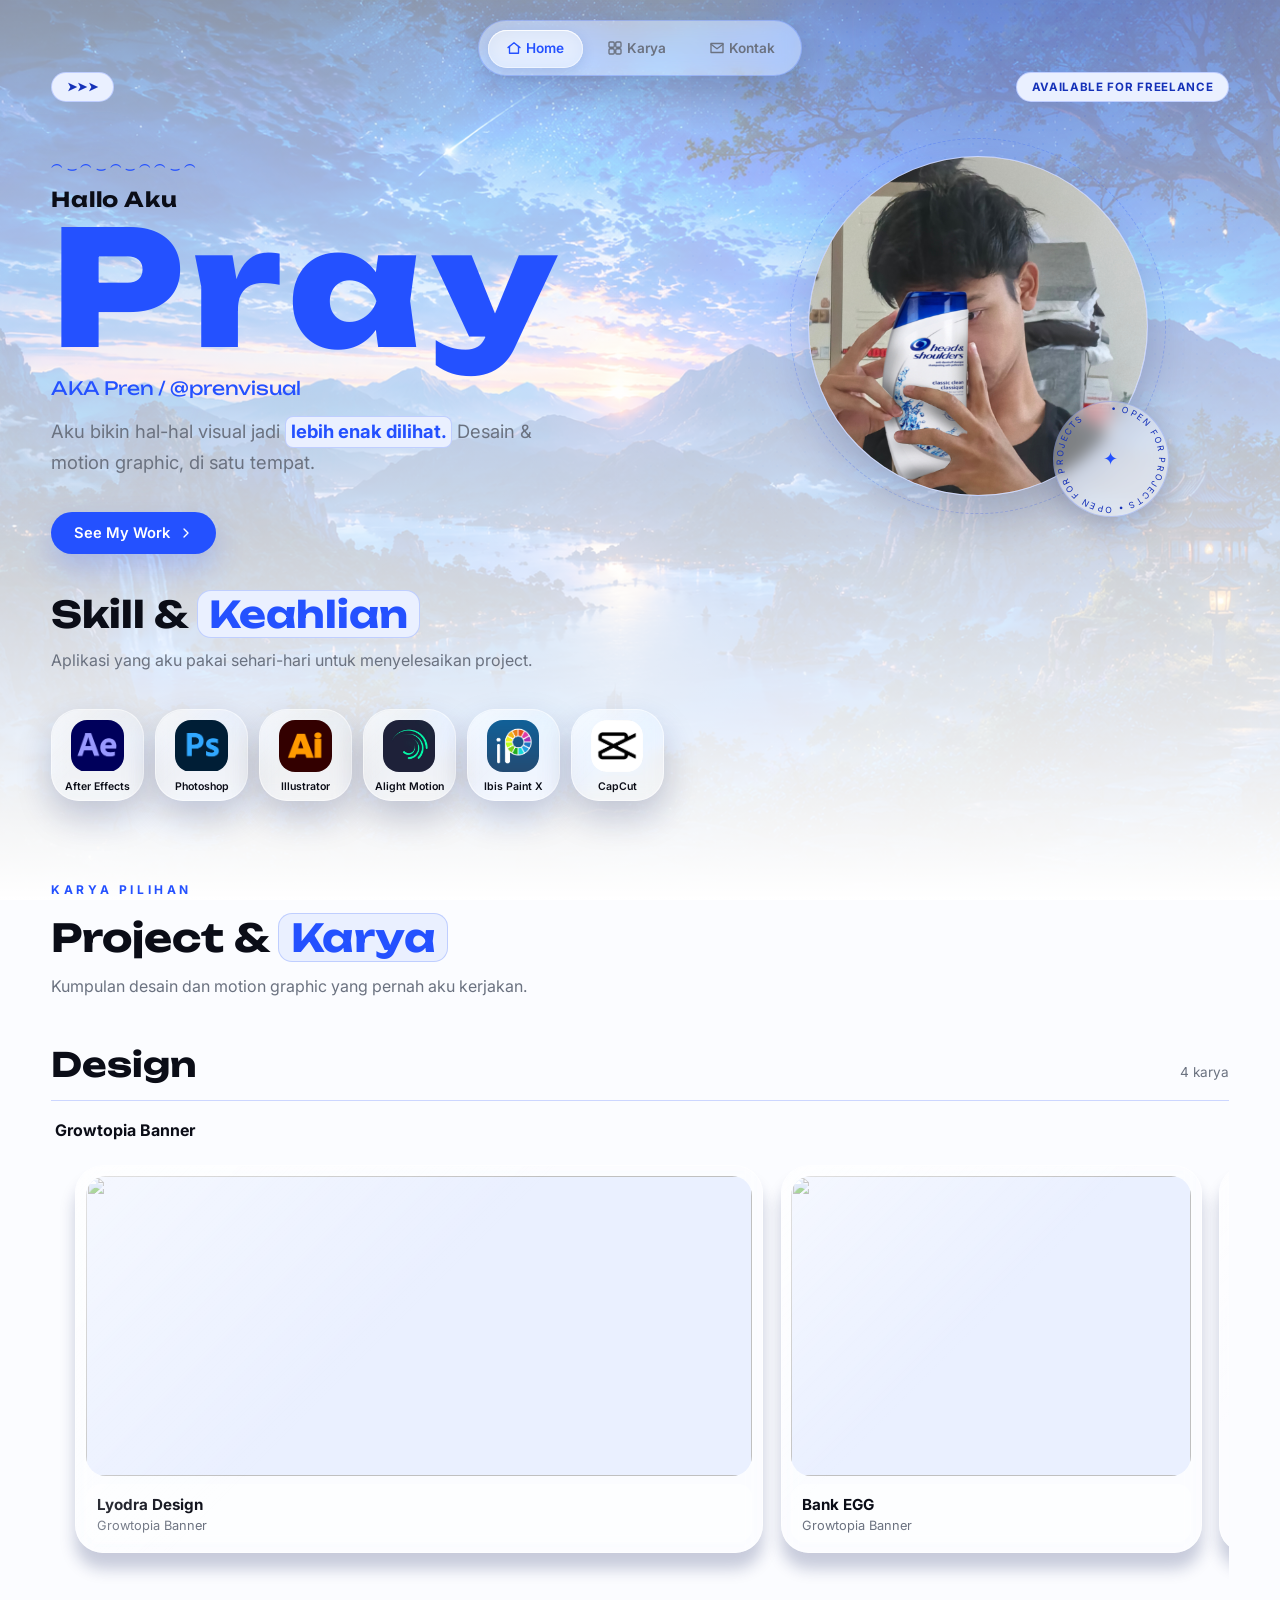
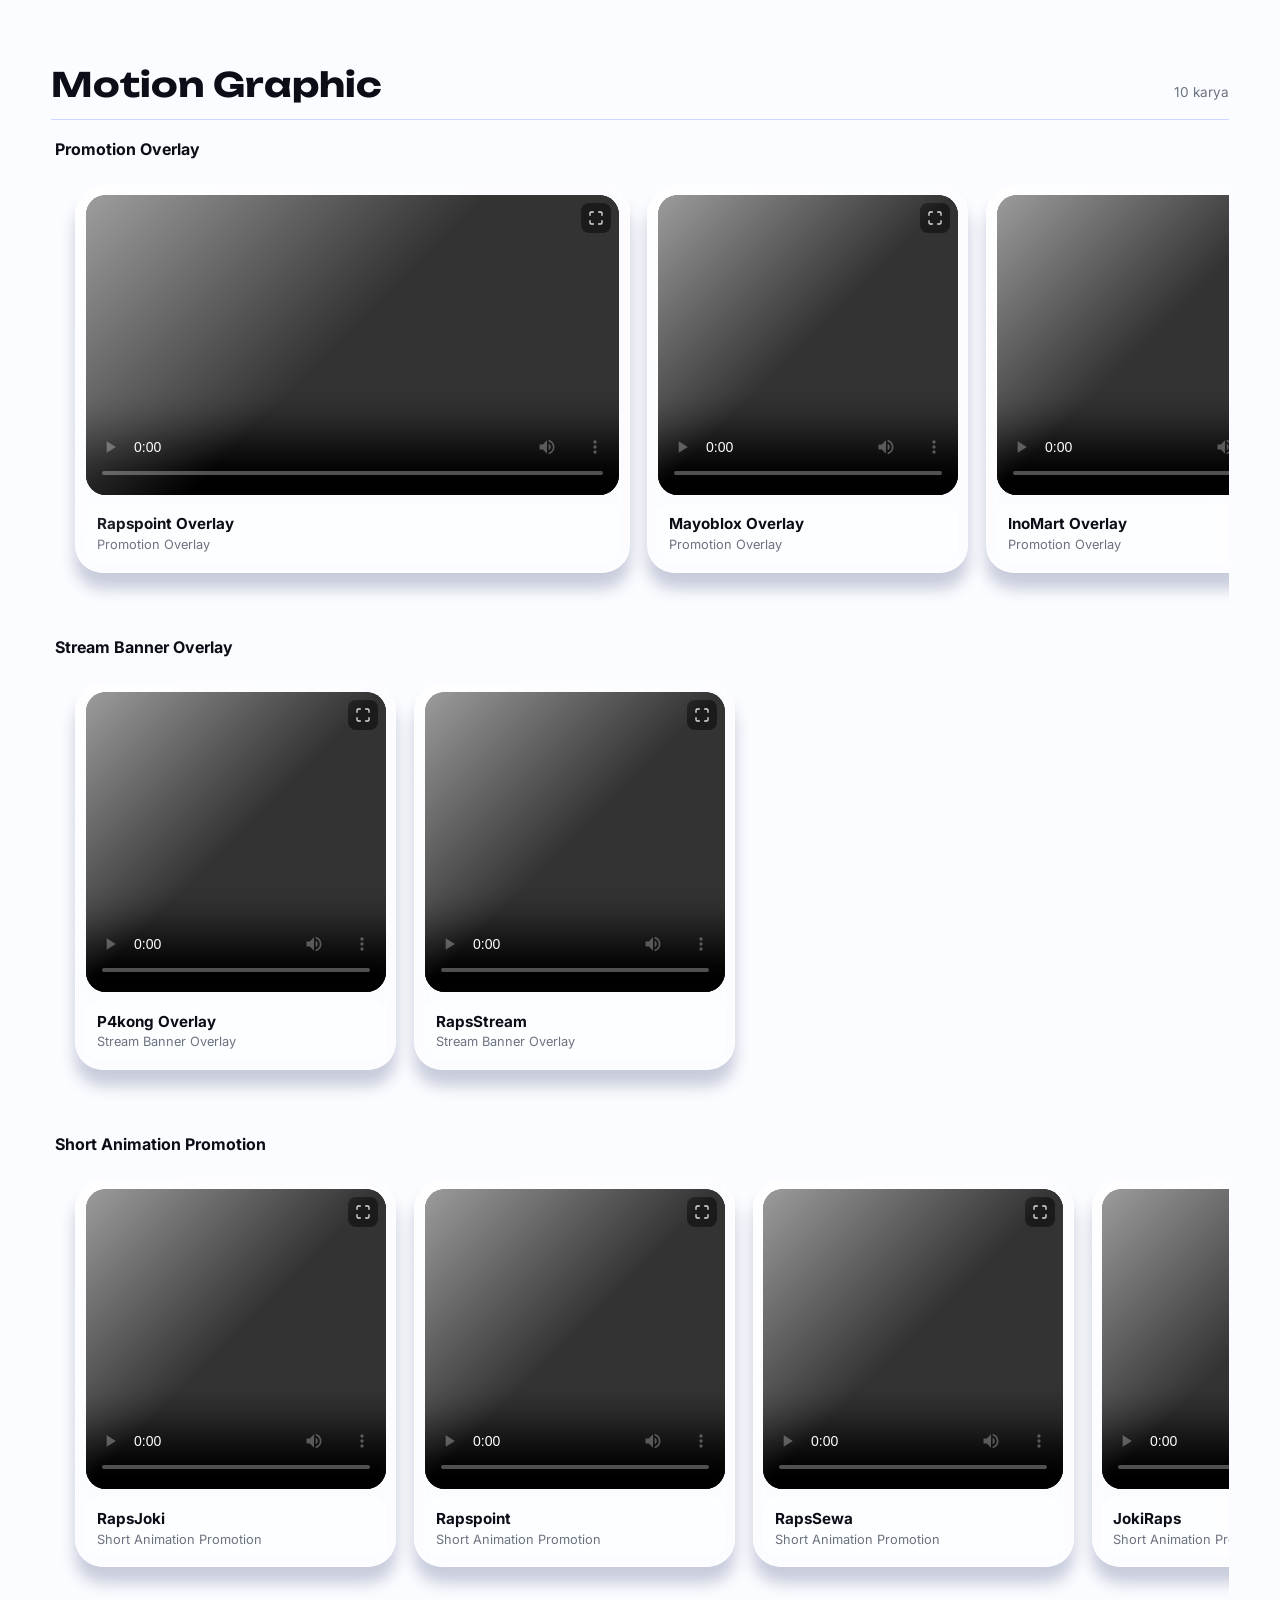
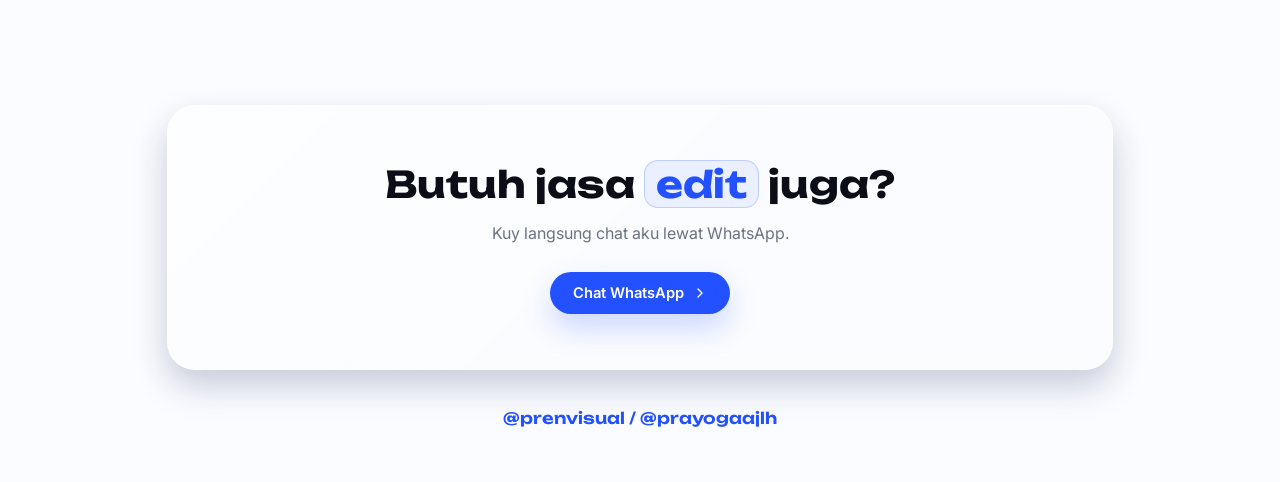
==== index.html @ 50f2bdd6 "Add files via upload" ====
<!DOCTYPE html>
<html lang="id">
<head>
<meta charset="UTF-8">
<meta name="viewport" content="width=device-width, initial-scale=1.0">
<title>Pray — Portofolio</title>
<link rel="preconnect" href="https://fonts.googleapis.com">
<link rel="preconnect" href="https://fonts.gstatic.com" crossorigin>
<link href="https://fonts.googleapis.com/css2?family=Unbounded:wght@500;600;700;800&family=Inter:wght@400;500;600;700&display=swap" rel="stylesheet">
<link rel="stylesheet" href="style.css">
</head>
<body>

  <!-- ==================== FILTER DISTORSI CAIR ==================== -->
  <svg width="0" height="0" style="position:absolute">
    <filter id="liquid-distort">
      <feTurbulence type="fractalNoise" baseFrequency="0.008 0.012" numOctaves="2" seed="7" result="noise">
        <animate attributeName="baseFrequency" dur="28s" values="0.008 0.012;0.014 0.006;0.008 0.012" repeatCount="indefinite"/>
      </feTurbulence>
      <feDisplacementMap in="SourceGraphic" in2="noise" scale="70" xChannelSelector="R" yChannelSelector="G"/>
    </filter>
  </svg>


  <div class="bg-photo" style="background-image: url('background.png')"></div>

  <div class="blob-field" aria-hidden="true">
    <div class="blob blob--deep"></div>
    <div class="blob blob--mid"></div>
    <div class="halftone"></div>
  </div>

  <!-- ==================== NAV (bottom di HP, atas di desktop) ==================== -->
  <nav class="appnav" id="appnav">
    <div class="nav-lens" aria-hidden="true"></div>
    <a href="#hero" class="appnav__item is-active">
      <svg viewBox="0 0 24 24" fill="none"><path d="M4 11.5 12 5l8 6.5" stroke="currentColor" stroke-width="1.8" stroke-linecap="round" stroke-linejoin="round"/><path d="M6 10v9h12v-9" stroke="currentColor" stroke-width="1.8" stroke-linecap="round" stroke-linejoin="round"/></svg>
      <span>Home</span>
    </a>
    <a href="#karya" class="appnav__item">
      <svg viewBox="0 0 24 24" fill="none"><rect x="4" y="4" width="7" height="7" rx="1.5" stroke="currentColor" stroke-width="1.8"/><rect x="13" y="4" width="7" height="7" rx="1.5" stroke="currentColor" stroke-width="1.8"/><rect x="4" y="13" width="7" height="7" rx="1.5" stroke="currentColor" stroke-width="1.8"/><rect x="13" y="13" width="7" height="7" rx="1.5" stroke="currentColor" stroke-width="1.8"/></svg>
      <span>Karya</span>
    </a>
    <a href="#kontak" class="appnav__item">
      <svg viewBox="0 0 24 24" fill="none"><path d="M4 6h16v12H4z" stroke="currentColor" stroke-width="1.8" stroke-linejoin="round"/><path d="M4 7l8 6 8-6" stroke="currentColor" stroke-width="1.8" stroke-linecap="round" stroke-linejoin="round"/></svg>
      <span>Kontak</span>
    </a>
  </nav>

  <!-- ==================== HERO ==================== -->
  <header class="hero" id="hero">
    <div class="hero__intro">
      <div class="hero__top">
        <span class="chip chip--ghost">➤➤➤</span>
        <span class="chip chip--ghost">Available for Freelance</span>
      </div>

      <div class="hero__grid">
        <div class="hero__text">
          <p class="eyebrow">︵‿︵‿︵‿︵︵‿︵</p>
          <h1 class="hero__name">
            <span class="hero__subtitle">Hallo Aku</span>
            <span class="hero__title">Pray</span>
          </h1>
          <p class="hero__role">AKA Pren / @prenvisual</p>
          <p class="hero__tagline">Aku bikin hal-hal visual jadi <span class="highlight highlight--sm">lebih enak dilihat.</span> Desain &amp; motion graphic, di satu tempat.</p>
          <a href="#karya" class="scroll-tag">
            <span>See My Work</span>
            <svg viewBox="0 0 24 24" fill="none"><path d="M9 6l6 6-6 6" stroke="currentColor" stroke-width="2" stroke-linecap="round" stroke-linejoin="round"/></svg>
          </a>

          <div class="skill">
            <div class="skill__head">
              <h2>Skill &amp; <span class="highlight">Keahlian</span></h2>
              <p>Aplikasi yang aku pakai sehari-hari untuk menyelesaikan project.</p>
            </div>

            <div class="skill__list">
              <div class="skill__card glass">
                <span class="app-badge">
                  <img src="logos/AfterEffect.webp" alt="After Effects" loading="lazy">
                </span>
                <p class="skill__name">After Effects</p>
              </div>

              <div class="skill__card glass">
                <span class="app-badge">
                  <img src="logos/Photoshop.webp" alt="Photoshop" loading="lazy">
                </span>
                <p class="skill__name">Photoshop</p>
              </div>

              <div class="skill__card glass">
                <span class="app-badge">
                  <img src="logos/Illustrator.webp" alt="Illustrator" loading="lazy">
                </span>
                <p class="skill__name">Illustrator</p>
              </div>

              <div class="skill__card glass">
                <span class="app-badge">
                  <img src="logos/AlightMotion.webp" alt="Alight Motion" loading="lazy">
                </span>
                <p class="skill__name">Alight Motion</p>
              </div>

              <div class="skill__card glass">
                <span class="app-badge">
                  <img src="logos/IbisPaintX.webp" alt="Ibis Paint X" loading="lazy">
                </span>
                <p class="skill__name">Ibis Paint X</p>
              </div>

              <div class="skill__card glass">
                <span class="app-badge">
                  <img src="logos/Capcut.png" alt="CapCut" loading="lazy">
                </span>
                <p class="skill__name">CapCut</p>
              </div>
            </div>
          </div>
        </div>

        <div class="hero__photo-wrap">
          <div class="hero__ring"></div>
          <div class="hero__photo">
            <img src="foto.jpeg" alt="Foto Nama Kamu" onerror="this.style.display='none'">
            <svg class="hero__photo-placeholder" viewBox="0 0 24 24" fill="none"><circle cx="12" cy="8.3" r="3.6" stroke="currentColor" stroke-width="1.5"/><path d="M4.3 20c1.4-4.2 4.7-6.3 7.7-6.3s6.3 2.1 7.7 6.3" stroke="currentColor" stroke-width="1.5" stroke-linecap="round"/></svg>
          </div>
          <div class="hero__badge">
            <svg viewBox="0 0 100 100">
              <path id="badgeCircle" d="M50,8 a42,42 0 1,1 -0.1,0" fill="none"/>
              <text font-size="7.6" letter-spacing="1.5" fill="currentColor">
                <textPath href="#badgeCircle" startOffset="0%">• OPEN FOR PROJECTS • OPEN FOR PROJECTS</textPath>
              </text>
            </svg>
            <span class="hero__badge-core">✦</span>
          </div>
        </div>
      </div>
    </div>
  </header>

  <main id="karya">

    <div class="karya__intro">
      <p class="eyebrow">Karya Pilihan</p>
      <h2>Project &amp; <span class="highlight">Karya</span></h2>
      <p>Kumpulan desain dan motion graphic yang pernah aku kerjakan.</p>
    </div>

    <!-- ============ KATEGORI: DESIGN ============ -->
    <section class="category-row" aria-label="Kategori Design">
      <div class="category-row__head">
        <h2>Design</h2>
        <p class="category-row__count" data-count-label>0 karya</p>
      </div>

      <div class="store-group">
        <h3 class="store-group__title">Growtopia Banner</h3>
        <div class="scroll-row" data-type="image">

          <div class="card">
            <div class="card__media" style="aspect-ratio: 20 / 9" data-gdrive="https://drive.google.com/file/d/172l-opy7USLiTfNL6dmnTqn9NX8JwsVQ/view?usp=sharing"></div>
            <div class="card__body">
              <h3>Lyodra Design</h3>
              <p>Growtopia Banner</p>
            </div>
          </div>

          <div class="card">
            <div class="card__media" style="aspect-ratio: 4 / 3" data-gdrive="https://drive.google.com/file/d/1am1Yst7n81W9tJoaBz18KV2pgjGfFnKa/view?usp=drive_link"></div>
            <div class="card__body">
              <h3>Bank EGG</h3>
              <p>Growtopia Banner</p>
            </div>
          </div>

          <div class="card">
            <div class="card__media" style="aspect-ratio: 9 / 16" data-gdrive="https://drive.google.com/file/d/1wVCQ6olkKCcktH0b0oyxl-9BYTbqH7oj/view?usp=drive_link"></div>
            <div class="card__body">
              <h3>SSUR Event</h3>
              <p>Growtopia Banner</p>
            </div>
          </div>

            <div class="card">
            <div class="card__media" style="aspect-ratio: 9 / 16" data-gdrive="https://drive.google.com/file/d/17FjFHTtMVeuaCyWQPwLANmpGH-LhTH_A/view?usp=drive_link"></div>
            <div class="card__body">
              <h3>SSUR Event</h3>
              <p>Growtopia Banner</p>
            </div>
          </div>

        </div>
      </div>

    </section>

    <!-- ============ KATEGORI: MOTION GRAPHIC ============ -->
    <section class="category-row" aria-label="Kategori Motion Graphic">
      <div class="category-row__head">
        <div>
          <h2>Motion Graphic</h2>
        </div>
        <p class="category-row__count" data-count-label>0 karya</p>
      </div>

      <div class="store-group">
        <h3 class="store-group__title">Promotion Overlay</h3>
        <div class="scroll-row" data-type="video">

          <div class="card">
            <div class="card__media" style="aspect-ratio: 16 / 9" data-gdrive="https://res.cloudinary.com/zrl00ntj/video/upload/v1787482302/RapsLogoAnimation_E3EA8CD.mp4"></div>
            <div class="card__body">
              <h3>Rapspoint Overlay</h3>
              <p>Promotion Overlay</p>
            </div>
          </div>

          <div class="card">
            <div class="card__media" style="aspect-ratio: 1 / 1" data-gdrive="https://res.cloudinary.com/zrl00ntj/video/upload/v1787483303/MayobloxAnimationPromotion_F5DB23C.mp4"></div>
            <div class="card__body">
              <h3>Mayoblox Overlay</h3>
              <p>Promotion Overlay</p>
            </div>
          </div>

          <div class="card">
            <div class="card__media" style="aspect-ratio: 1 / 1" data-gdrive="https://res.cloudinary.com/zrl00ntj/video/upload/v1787483413/inokinok_EEBD6A3.mp4"></div>
            <div class="card__body">
              <h3>InoMart Overlay</h3>
              <p>Promotion Overlay</p>
            </div>
          </div>

          <div class="card">
            <div class="card__media" style="aspect-ratio: 1 / 1" data-gdrive="https://res.cloudinary.com/zrl00ntj/video/upload/v1787488253/AnimationPromotionSSUR_SSUT_36DC3AA.mp4"></div>
            <div class="card__body">
              <h3>SSU Overlay (Growtopia)</h3>
              <p>Promotion Overlay</p>
            </div>
          </div>

        </div>
      </div>
      <!-- 👆 copy .store-group di atas buat toko baru di kategori Motion Graphic 👆 -->

      <div class="store-group">
        <h3 class="store-group__title">Stream Banner Overlay</h3>
        <div class="scroll-row" data-type="video">

          <div class="card">
            <div class="card__media" style="aspect-ratio: 1 / 1" data-gdrive="https://res.cloudinary.com/zrl00ntj/video/upload/v1787483411/GrowclassXP4kong_BG_D7D23E8.mp4"></div>
            <div class="card__body">
              <h3>P4kong Overlay</h3>
              <p>Stream Banner Overlay</p>
            </div>
          </div>

          <div class="card">
            <div class="card__media" style="aspect-ratio: 1 / 1" data-gdrive="https://res.cloudinary.com/zrl00ntj/video/upload/v1787490555/RapsStream_B6567D3.mp4"></div>
            <div class="card__body">
              <h3>RapsStream</h3>
              <p>Stream Banner Overlay</p>
            </div>
          </div>

        </div>
      </div>

      <div class="store-group">
        <h3 class="store-group__title">Short Animation Promotion</h3>
        <div class="scroll-row" data-type="video">

          <div class="card">
            <div class="card__media" style="aspect-ratio: 1 / 1" data-gdrive="https://res.cloudinary.com/zrl00ntj/video/upload/v1787482326/RapsJokiMograph_5EA450E.mp4"></div>
            <div class="card__body">
              <h3>RapsJoki</h3>
              <p>Short Animation Promotion</p>
            </div>
          </div>

          <div class="card">
            <div class="card__media" style="aspect-ratio: 1 / 1" data-gdrive="https://res.cloudinary.com/zrl00ntj/video/upload/v1787482341/MograpRapspoint1_135BDD6.mp4"></div>
            <div class="card__body">
              <h3>Rapspoint</h3>
              <p>Short Animation Promotion</p>
            </div>
          </div>

          <div class="card">
            <div class="card__media" style="aspect-ratio: 1 / 1" data-gdrive="https://res.cloudinary.com/zrl00ntj/video/upload/v1787490452/RapssewaMograph_ED97917.mp4"></div>
            <div class="card__body">
              <h3>RapsSewa</h3>
              <p>Short Animation Promotion</p>
            </div>
          </div>

          <div class="card">
            <div class="card__media" style="aspect-ratio: 1 / 1" data-gdrive="https://res.cloudinary.com/zrl00ntj/video/upload/v1787490565/JokiRapsMograph_92D2EE7.mp4"></div>
            <div class="card__body">
              <h3>JokiRaps</h3>
              <p>Short Animation Promotion</p>
            </div>
          </div>

        </div>
      </div>


    </section>
    <!-- 👆 kalau nambah kategori baru, copy dari sini ke atas 👆 -->

  </main>

  <!-- ==================== KONTAK ==================== -->
  <footer class="footer" id="kontak">
    <div class="footer__banner glasscard">
      <h2>Butuh jasa <span class="highlight">edit</span> juga?</h2>
      <p>Kuy langsung chat aku lewat WhatsApp.</p>
      <a class="scroll-tag" href="https://wa.me/6281234567890?text=Halo%20Pray%2C%20aku%20mau%20diskusi%20project" target="_blank" rel="noopener">
        <span>Chat WhatsApp</span>
        <svg viewBox="0 0 24 24" fill="none"><path d="M9 6l6 6-6 6" stroke="currentColor" stroke-width="2" stroke-linecap="round" stroke-linejoin="round"/></svg>
      </a>
    </div>
    <div class="footer__meta">
      <p class="footer__handle">@prenvisual / @prayogaajlh</p>
    </div>
  </footer>

  <script>
    // Opsional: isi API key Google Drive di sini kalau mau aspect-ratio
    // gambar/video Drive terdeteksi otomatis. Kosongkan kalau nggak perlu.
    const GOOGLE_API_KEY = "";

    function extractDriveId(url) {
      const m = url.match(/[-\w]{20,}/);
      return m ? m[0] : null;
    }

    function toEmbedLink(id) {
      return `https://drive.google.com/file/d/${id}/preview`;
    }

    // Ambil ID video dari link YouTube (watch, youtu.be, shorts, embed).
    function extractYouTubeId(url) {
      const patterns = [
        /youtu\.be\/([\w-]{11})/,
        /youtube\.com\/watch\?v=([\w-]{11})/,
        /youtube\.com\/shorts\/([\w-]{11})/,
        /youtube\.com\/embed\/([\w-]{11})/
      ];
      for (const re of patterns) {
        const m = url.match(re);
        if (m) return m[1];
      }
      return null;
    }

    function toYouTubeEmbedLink(id) {
      return `https://www.youtube-nocookie.com/embed/${id}?rel=0`;
    }

    function isCloudinaryVideo(url) {
      return /res\.cloudinary\.com\/.+\/video\/upload\//i.test(url)
          || /\.(mp4|webm|mov|m4v)(\?.*)?$/i.test(url);
    }

    // Ambil dimensi asli file dari Drive lalu set jadi aspect-ratio.
    // Gagal (key kosong/offline) ya diamkan, tetap pakai ratio manual di HTML.
    async function applyAutoRatio(mediaEl, id) {
      if (!GOOGLE_API_KEY) return;
      try {
        const res = await fetch(
          `https://www.googleapis.com/drive/v3/files/${id}?fields=imageMediaMetadata,videoMediaMetadata&key=${GOOGLE_API_KEY}`
        );
        if (!res.ok) return;
        const data = await res.json();
        const meta = data.imageMediaMetadata || data.videoMediaMetadata;
        if (meta?.width && meta?.height) {
          mediaEl.style.aspectRatio = `${meta.width} / ${meta.height}`;
          markPortrait(mediaEl);
        }
      } catch (err) {}
    }

    // Thumbnail Drive langsung jadi <img> - jadi nggak ada UI/tombol Drive.
    function toThumbnailLink(id) {
      return `https://drive.google.com/thumbnail?id=${id}&sz=w800`;
    }

    // Tandai kartu portrait (9:16 dst) biar dapat batas ukuran beda dari
    // landscape/kotak - lihat .card__media.is-portrait di style.css.
    function markPortrait(media) {
      const ratioStr = media.style.aspectRatio;
      if (!ratioStr) return;
      const parts = ratioStr.split("/").map(n => parseFloat(n));
      const isPortrait = parts.length === 2 && parts[0] / parts[1] < 1;
      media.classList.toggle("is-portrait", isPortrait);
    }
    document.querySelectorAll(".card__media").forEach(markPortrait);

    // Tombol fullscreen custom: fullscreen-in KOTAK kartunya (.card__media),
    // bukan video-nya langsung. Ini karena browser/device tertentu suka
    // nge-render fullscreen <video> pakai mekanisme native sendiri yang
    // ngelewatin CSS kita — hasilnya video kepotong walau object-fit udah
    // diatur. Kalau yang di-fullscreen-in kotaknya (elemen <div> biasa),
    // kontrol tampilannya (contain/letterbox) dijamin konsisten.
    const FS_EXPAND_ICON = `<svg viewBox="0 0 24 24" fill="none" stroke="currentColor" stroke-width="2" stroke-linecap="round" stroke-linejoin="round"><path d="M8 3H5a2 2 0 0 0-2 2v3M16 3h3a2 2 0 0 1 2 2v3M21 16v3a2 2 0 0 1-2 2h-3M8 21H5a2 2 0 0 1-2-2v-3"/></svg>`;
    const FS_COMPRESS_ICON = `<svg viewBox="0 0 24 24" fill="none" stroke="currentColor" stroke-width="2" stroke-linecap="round" stroke-linejoin="round"><path d="M9 3v3a2 2 0 0 1-2 2H4M20 8h-3a2 2 0 0 1-2-2V3M3 16h3a2 2 0 0 1 2 2v3M16 21v-3a2 2 0 0 1 2-2h3"/></svg>`;

    function addFullscreenButton(media) {
      const btn = document.createElement("button");
      btn.type = "button";
      btn.className = "media-fullscreen-btn";
      btn.setAttribute("aria-label", "Fullscreen");
      btn.innerHTML = FS_EXPAND_ICON;

      const isActive = () =>
        (document.fullscreenElement || document.webkitFullscreenElement) === media;

      btn.addEventListener("click", (e) => {
        e.stopPropagation();
        if (isActive()) {
          (document.exitFullscreen || document.webkitExitFullscreen)?.call(document);
        } else {
          const req = media.requestFullscreen || media.webkitRequestFullscreen;
          req?.call(media);
        }
      });

      const syncIcon = () => { btn.innerHTML = isActive() ? FS_COMPRESS_ICON : FS_EXPAND_ICON; };
      document.addEventListener("fullscreenchange", syncIcon);
      document.addEventListener("webkitfullscreenchange", syncIcon);

      media.appendChild(btn);
    }

    document.querySelectorAll(".card__media[data-gdrive]").forEach(media => {
      const link = media.getAttribute("data-gdrive");
      const isVideo = media.closest(".scroll-row")?.dataset.type === "video";

      if (isVideo) {
        // Urutan cek: Cloudinary dulu, lalu YouTube, baru fallback Drive.
        if (isCloudinaryVideo(link)) {
          const video = document.createElement("video");
          video.src = link;
          video.controls = true;
          video.playsInline = true;
          video.preload = "metadata";
          // Matikan tombol download & picture-in-picture di menu player.
          video.setAttribute("controlsList", "nodownload noremoteplayback");
          video.disablePictureInPicture = true;
          // Proteksi ringan biar klik-kanan nggak langsung "Save video as..."
          video.addEventListener("contextmenu", e => e.preventDefault());
          media.classList.add("is-native-video");

          video.addEventListener("loadedmetadata", () => {
            if (video.videoWidth && video.videoHeight) {
              media.style.aspectRatio = `${video.videoWidth} / ${video.videoHeight}`;
              markPortrait(media);
            }
          });

          media.appendChild(video);
          addFullscreenButton(media);
          return;
        }

        const ytId = extractYouTubeId(link);
        if (ytId) {
          const iframe = document.createElement("iframe");
          iframe.src = toYouTubeEmbedLink(ytId);
          iframe.loading = "lazy";
          iframe.allow = "accelerometer; autoplay; clipboard-write; encrypted-media; gyroscope; picture-in-picture; web-share";
          iframe.allowFullscreen = true;
          media.classList.add("is-youtube");
          media.appendChild(iframe);
          return;
        }

        const id = extractDriveId(link);
        if (!id) return;
        const iframe = document.createElement("iframe");
        iframe.src = toEmbedLink(id);
        iframe.loading = "lazy";
        iframe.allow = "autoplay";
        iframe.allowFullscreen = true;
        media.appendChild(iframe);
        applyAutoRatio(media, id);

      } else {
        const id = extractDriveId(link);
        if (!id) return;
        const img = document.createElement("img");
        img.src = toThumbnailLink(id);
        img.loading = "lazy";
        img.alt = "";
        media.appendChild(img);
        applyAutoRatio(media, id);
      }
    });

    document.querySelectorAll(".category-row").forEach(section => {
      const count = section.querySelectorAll(".card").length;
      const label = section.querySelector("[data-count-label]");
      if (label) label.textContent = `${count} karya`;
    });

    // Bulatan kaca di nav yang geser mengikuti tab aktif
    const appnav = document.getElementById("appnav");
    const navLens = appnav.querySelector(".nav-lens");

    function moveNavLens() {
      const active = appnav.querySelector(".appnav__item.is-active");
      if (!active) return;
      const navRect  = appnav.getBoundingClientRect();
      const itemRect = active.getBoundingClientRect();
      const isMobile = window.innerWidth < 820;

      if (isMobile) {
        const padX = 0;
        const padY = 5;
        navLens.style.left   = `${itemRect.left - navRect.left - padX}px`;
        navLens.style.top    = `${padY}px`;
        navLens.style.width  = `${itemRect.width + padX * 2}px`;
        navLens.style.height = `${itemRect.height}px`;
      } else {
        navLens.style.width  = `${itemRect.width}px`;
        navLens.style.height = `${itemRect.height}px`;
        navLens.style.left   = `${itemRect.left - navRect.left}px`;
        navLens.style.top    = `${itemRect.top  - navRect.top}px`;
      }
    }

    window.addEventListener("resize", moveNavLens);
    window.addEventListener("load", () => setTimeout(moveNavLens, 100));
    moveNavLens();

    // Highlight item nav sesuai section yang lagi kelihatan
    const navSections = ["hero", "karya", "kontak"].map(id => document.getElementById(id));
    const navItems = document.querySelectorAll(".appnav__item");
    navItems.forEach(item => {
      item.addEventListener("click", () => {
        navItems.forEach(a => a.classList.toggle("is-active", a === item));
        requestAnimationFrame(moveNavLens);
      });
    });
    const navObserver = new IntersectionObserver((entries) => {
      entries.forEach(entry => {
        if (entry.isIntersecting) {
          navItems.forEach(a => a.classList.toggle("is-active", a.getAttribute("href") === `#${entry.target.id}`));
          moveNavLens();
        }
      });
    }, { threshold: 0.4 });
    navSections.forEach(s => s && navObserver.observe(s));

    // Scroll roda mouse ke atas-bawah dikonversi jadi geser kartu ke samping
    // (khusus desktop/mouse, nggak ganggu gesture trackpad/touch)
    (function enableWheelToHorizontal() {
      if (!(window.matchMedia && window.matchMedia('(pointer: fine)').matches)) return;

      const speed = 1.0;

      document.addEventListener('wheel', (e) => {
        if (e.ctrlKey || e.metaKey) return;

        const target = e.target.closest('.scroll-row, .card, .card__media, video, iframe');
        if (!target) return;

        const row = target.closest('.scroll-row');
        if (!row || row.scrollWidth <= row.clientWidth) return;
        if (Math.abs(e.deltaY) === 0) return;

        e.preventDefault();
        try {
          row.scrollBy({ left: e.deltaY * speed, behavior: 'smooth' });
        } catch (err) {
          row.scrollLeft += e.deltaY * speed;
        }
      }, { passive: false });
    })();
  </script>
</body>
</html>
---- style.css ----
/* ====================================================================
   TOKEN DESAIN — BLUE SPLASH LIQUID GLASS
   ==================================================================== */
:root {
  --bg: #fbfcff;
  --ink: #0b0d17;
  --ink-dim: #6b7280;

  --blue: #2451ff;
  --blue-deep: #1531b8;
  --blue-mid: #6f93ff;
  --blue-pale: #eaf0ff;
  --blue-line: rgba(36, 81, 255, 0.22);

  --surface: rgba(255, 255, 255, 0.22);
  --surface-strong: rgba(255, 255, 255, 0.4);
  --shadow: rgba(20, 30, 90, 0.22);

  --font-display: "Unbounded", sans-serif;
  --font-body: "Inter", sans-serif;

  --radius-lg: 28px;
  --radius-md: 20px;
  --nav-h: 68px;
}

* { box-sizing: border-box; }
html {
  scroll-behavior: smooth;
  overscroll-behavior-y: none;
}

body {
  margin: 0;
  background: var(--bg);
  color: var(--ink);
  font-family: var(--font-body);
  overflow-x: hidden;
  position: relative;
  padding-bottom: calc(var(--nav-h) + 16px);
}

@media (prefers-reduced-motion: reduce) {
  * { animation-duration: 0.001s !important; animation-iteration-count: 1 !important; }
  html { scroll-behavior: auto; }
}

/* ====================================================================
   BACKGROUND FOTO
   Ganti url('background.jpg') di HTML (attribute style pada .bg-photo)
   dengan foto kamu sendiri. Overlay biru transparan di atasnya biar teks
   tetap kebaca di foto apapun.
   ==================================================================== */
.bg-photo {
  position: fixed;
  top: 0;
  left: 0;
  width: 100%;
  height: 100vh;
  height: 100svh; /* tinggi viewport yang STABIL, gak resize tiap address bar HP collapse/muncul — ini yang bikin background zoom patah-patah pas scroll */
  z-index: 0;
  background-color: var(--bg);
  background-size: cover;
  background-position: center;
  background-repeat: no-repeat;
}

.bg-photo::after {
  content: "";
  position: absolute;
  inset: 0;
  background: linear-gradient(180deg, rgba(255,255,255,0.55), rgba(255,255,255,0.8) 60%, #fff 100%);
}

/* ====================================================================
   LATAR SPLASH BIRU + HALFTONE
   ==================================================================== */
.blob-field {
  position: fixed;
  top: 0;
  left: 0;
  width: 100%;
  height: 100vh;
  height: 100svh;
  z-index: 0;
  overflow: hidden;
  pointer-events: none;
  mix-blend-mode: overlay;
}

.blob {
  position: absolute;
  border-radius: 50%;
  filter: blur(65px) url(#liquid-distort);
  will-change: transform;
}

.blob--deep {
  width: 60vmax; height: 60vmax;
  top: -22vmax; right: -20vmax;
  background: radial-gradient(circle at 35% 35%, var(--blue), transparent 68%);
  opacity: 0.5;
  animation: drift-a 26s ease-in-out infinite;
}

.blob--mid {
  width: 40vmax; height: 40vmax;
  top: 10vh; left: -14vmax;
  background: radial-gradient(circle at 50% 50%, var(--blue-mid), transparent 70%);
  opacity: 0.35;
  animation: drift-b 30s ease-in-out infinite;
}

@keyframes drift-a {
  0%, 100% { transform: translate(0, 0) scale(1); }
  50% { transform: translate(-5vw, 6vh) scale(1.08); }
}
@keyframes drift-b {
  0%, 100% { transform: translate(0, 0) scale(1); }
  50% { transform: translate(6vw, -4vh) scale(1.06); }
}

.halftone {
  position: absolute;
  top: -5vh; right: -5vw;
  width: 70vmax; height: 70vmax;
  opacity: 0.16;
  background-image: radial-gradient(var(--blue-deep) 1.4px, transparent 1.4px);
  background-size: 14px 14px;
  -webkit-mask-image: radial-gradient(circle at 60% 30%, black 0%, transparent 60%);
  mask-image: radial-gradient(circle at 60% 30%, black 0%, transparent 60%);
}

/* ====================================================================
   NAV — bottom tab bar (HP) / top floating pill (desktop)
   ==================================================================== */
.appnav {
  position: fixed;
  left: 0; right: 0; bottom: 0;
  z-index: 20;
  height: var(--nav-h);
  display: flex;
  justify-content: space-around;
  align-items: center;
  background: var(--surface-strong);
  backdrop-filter: blur(9px) saturate(160%);
  -webkit-backdrop-filter: blur(9px) saturate(160%);
  border-top: 1px solid rgba(255, 255, 255, 0.5);
  box-shadow: 0 -8px 30px var(--shadow);
}

/* Bulatan lensa yang ngikutin cursor — efek dock ala iOS/macOS.
   Nggak muncul di HP karena di sana nggak ada cursor. */
.nav-lens {
  position: absolute;
  border-radius: 18px;
  pointer-events: none;
  z-index: 5;
  background: rgba(255, 255, 255, 0.4);
  backdrop-filter: blur(10px) saturate(160%);
  -webkit-backdrop-filter: blur(10px) saturate(160%);
  box-shadow:
    inset 0 1px 0 rgba(255, 255, 255, 0.8),
    inset 0 0 0 1px rgba(255, 255, 255, 0.5),
    0 4px 14px rgba(20, 30, 90, 0.12);
  transition: left 0.4s cubic-bezier(0.22, 1, 0.36, 1),
              top 0.4s cubic-bezier(0.22, 1, 0.36, 1),
              width 0.4s cubic-bezier(0.22, 1, 0.36, 1),
              height 0.4s cubic-bezier(0.22, 1, 0.36, 1);
}

@media (min-width: 820px) {
  .nav-lens { border-radius: 999px; }
}

.appnav__item {
  position: relative;
  z-index: 6;
  display: flex;
  flex-direction: column;
  align-items: center;
  gap: 3px;
  text-decoration: none;
  color: var(--ink-dim);
  font-size: 0.68rem;
  font-weight: 600;
  transition: color 0.2s ease, transform 0.2s ease;
}

.appnav__item svg { width: 22px; height: 22px; }

.appnav__item.is-active { color: var(--blue); transform: translateY(-2px); }

@media (min-width: 820px) {
  body { padding-bottom: 0; }

  .appnav {
    position: fixed;
    top: 20px; bottom: auto;
    left: 50%; transform: translateX(-50%);
    width: max-content;
    height: auto;
    gap: 6px;
    padding: 8px;
    border-radius: 999px;
    border: 1px solid var(--blue-line);
    box-shadow: 0 12px 40px var(--shadow);
  }

  .appnav__item {
    flex-direction: row;
    padding: 10px 18px;
    border-radius: 999px;
    font-size: 0.85rem;
  }

  .appnav__item svg { width: 18px; height: 18px; }

  .appnav__item.is-active { transform: none; }
}

/* ====================================================================
   HERO
   ==================================================================== */
.hero {
  position: relative;
  z-index: 2;
  display: flex;
  flex-direction: column;
  gap: 3vh;
  padding: 8vh 4vw 5vh;
  max-width: 1680px;
  margin: 0 auto;
}

.hero__intro {
  min-height: 52vh;
  display: flex;
  flex-direction: column;
  justify-content: center;
}

.eyebrow {
  font-size: 0.75rem;
  letter-spacing: 0.3em;
  text-transform: uppercase;
  color: var(--blue);
  font-weight: 700;
  margin: 0 0 1rem;
}

.hero__top {
  display: flex;
  justify-content: space-between;
  gap: 0.8rem;
  margin-bottom: 6vh;
}

.chip--ghost {
  font-size: 0.72rem;
  font-weight: 700;
  letter-spacing: 0.06em;
  text-transform: uppercase;
  color: var(--blue-deep);
  background: var(--blue-pale);
  border: 1px solid var(--blue-line);
  padding: 0.45rem 0.9rem;
  border-radius: 999px;
}

.hero__grid {
  display: grid;
  grid-template-columns: 1fr;
  gap: 4rem;
  align-items: start;
  text-align: center;
}

@media (min-width: 860px) {
  .hero__grid {
    grid-template-columns: 1.1fr 0.9fr;
    text-align: left;
  }
  .hero__photo-wrap { margin-top: 2vh; }
}

.hero__name {
  font-family: var(--font-display);
  font-weight: 800;
  line-height: 1.05;
  margin: 0 0 1rem;
  display: grid;
  gap: 0.2rem;
  text-align: left;
}

.hero__subtitle {
  font-family: var(--font-display);
  font-size: clamp(1.05rem, 1.6vw, 1.3rem);
  font-weight: 700;
  text-transform: none;
  letter-spacing: 0.04em;
}

.hero__title {
  font-size: clamp(6rem, 14vw, 10rem);
  line-height: 0.92;
  letter-spacing: 0.05em;
  color: var(--blue);
  margin: 0;
}

.hero__role {
  font-family: var(--font-display);
  font-size: clamp(1rem, 1.6vw, 1.15rem);
  color: var(--blue);
  margin: 0 0 1rem;
}

.highlight {
  display: inline-block;
  background: var(--blue-pale);
  border: 1.5px solid var(--blue-line);
  color: var(--blue);
  border-radius: 14px;
  padding: 0 0.3em;
}

.highlight--sm {
  border-radius: 8px;
  padding: 0 0.25em;
  font-weight: 700;
}

.hero__tagline {
  font-size: clamp(1rem, 2vw, 1.15rem);
  line-height: 1.6;
  color: var(--ink-dim);
  max-width: 42ch;
  margin: 0 0 2.2rem;
}

@media (min-width: 860px) {
  .hero__text > * { margin-left: 0; margin-right: 0; }
}

.scroll-tag {
  display: inline-flex;
  align-items: center;
  gap: 0.5rem;
  padding: 0.75rem 1.4rem;
  border-radius: 999px;
  background: var(--blue);
  color: #fff;
  text-decoration: none;
  font-weight: 600;
  font-size: 0.92rem;
  box-shadow: 0 14px 30px var(--blue-line);
  transition: transform 0.25s ease;
}
.scroll-tag:hover { transform: translateY(-2px); }
.scroll-tag svg { width: 16px; height: 16px; }

/* ---------- Foto hero ---------- */
.hero__photo-wrap {
  position: relative;
  width: min(80%, 320px);
  margin: 0 auto;
  aspect-ratio: 1 / 1;
}

@media (min-width: 860px) { .hero__photo-wrap { width: min(100%, 340px); } }
@media (min-width: 1300px) { .hero__photo-wrap { width: min(100%, 420px); } }

.hero__ring {
  position: absolute;
  inset: -18px;
  border: 1.5px dashed var(--blue-line);
  border-radius: 50%;
  animation: spin 26s linear infinite;
}

@keyframes spin { to { transform: rotate(360deg); } }

.hero__photo {
  position: relative;
  width: 100%;
  height: 100%;
  border-radius: 50%;
  overflow: hidden;
  background: linear-gradient(160deg, var(--blue-pale), #fff);
  border: 1px solid var(--blue-line);
  box-shadow: 0 20px 45px var(--shadow);
  display: flex;
  align-items: center;
  justify-content: center;
}

.hero__photo img {
  position: absolute;
  inset: 0;
  width: 100%;
  height: 100%;
  object-fit: cover;
}

.hero__photo-placeholder {
  width: 40%;
  height: 40%;
  color: var(--blue-mid);
}

.hero__badge {
  position: absolute;
  right: -6%;
  bottom: -6%;
  width: 34%;
  aspect-ratio: 1 / 1;
  min-width: 76px;
  border-radius: 50%;
  background: var(--surface-strong);
  backdrop-filter: blur(8px);
  border: 1px solid var(--blue-line);
  box-shadow: 0 10px 26px var(--shadow);
  display: flex;
  align-items: center;
  justify-content: center;
}

.hero__badge svg {
  position: absolute;
  inset: 0;
  width: 100%;
  height: 100%;
  color: var(--blue-deep);
  animation: spin 18s linear infinite;
}

.hero__badge-core {
  color: var(--blue);
  font-size: 1.1rem;
}

/* ====================================================================
   SKILL & KEAHLIAN
   ==================================================================== */
.skill {
  position: relative;
  z-index: 2;
  width: 100%;
  margin: 0;
  padding: 4vh 0 0;
}

.skill__head h2 {
  font-family: var(--font-display);
  font-size: clamp(1.8rem, 4vw, 2.3rem);
  margin: 0 0 0.6rem;
}

.skill__head p {
  color: var(--ink-dim);
  margin: 0 0 2.2rem;
  line-height: 1.6;
}

.skill__list {
  display: grid;
  grid-template-columns: repeat(6, minmax(0, 1fr));
  gap: 0.7rem;
}

@media (max-width: 640px) {
  .skill__list { grid-template-columns: repeat(3, minmax(0, 1fr)); }
}

.skill__card {
  position: relative;
  aspect-ratio: 1 / 1;
  display: flex;
  flex-direction: column;
  align-items: center;
  justify-content: center;
  gap: 0.35rem;
  padding: 0.5rem;
  text-align: center;
  overflow: hidden;
  background: var(--surface);
  backdrop-filter: blur(8px) saturate(150%);
  -webkit-backdrop-filter: blur(8px) saturate(150%);
  border: 1px solid rgba(255, 255, 255, 0.55);
  border-radius: var(--radius-lg);
  box-shadow: 0 16px 34px var(--shadow);
  transition: transform 0.35s ease, box-shadow 0.35s ease, backdrop-filter 0.35s ease;
}

.skill__card:hover {
  transform: translateY(-6px) scale(1.03);
  box-shadow: 0 22px 44px var(--shadow);
  backdrop-filter: blur(6px) saturate(180%);
  -webkit-backdrop-filter: blur(6px) saturate(180%);
}

.skill__card::before {
  content: "";
  position: absolute;
  inset: 0;
  z-index: 0;
  border-radius: inherit;
  background: linear-gradient(135deg, rgba(255, 255, 255, 0.55), rgba(255, 255, 255, 0) 45%);
  pointer-events: none;
}

.skill__card > * { position: relative; z-index: 1; }

.skill__name {
  font-size: 0.66rem;
  font-weight: 600;
  margin: 0;
  line-height: 1.25;
}

.app-badge {
  display: inline-flex;
  align-items: center;
  justify-content: center;
  width: 58px;
  height: 58px;
  flex-shrink: 0;
  padding: 0;
  background: transparent;
  border: none;
  box-shadow: none;
  overflow: hidden;
}

.app-badge img {
  width: 90%;
  height: 90%;
  object-fit: contain;
  object-position: center;
  display: block;
  background: transparent;
  padding: 0;
  border-radius: 16px;
}

/* ====================================================================
   KARYA — satu section per kategori, isinya scroll horizontal
   ==================================================================== */
#karya {
  position: relative;
  z-index: 2;
  max-width: 1680px;
  margin: 0 auto;
  padding: 4vh 0 2vh;
}

.karya__intro {
  padding: 0 4vw 2vh;
  max-width: 720px;
}

.karya__intro h2 {
  font-family: var(--font-display);
  font-size: clamp(1.8rem, 4vw, 2.4rem);
  margin: 0.4rem 0 0.7rem;
}

.karya__intro p:last-child {
  color: var(--ink-dim);
  line-height: 1.6;
  margin: 0;
}

.category-row {
  padding: 3vh 4vw 4vh;
}

.category-row__head {
  display: flex;
  align-items: baseline;
  justify-content: space-between;
  gap: 1rem;
  margin-bottom: 1.2rem;
  padding-bottom: 0.9rem;
  border-bottom: 1.5px solid var(--blue-line);
}

.category-row__head h2 {
  font-family: var(--font-display);
  font-size: clamp(1.5rem, 3.4vw, 2.1rem);
  margin: 0;
}

.category-row__count {
  font-size: 0.85rem;
  color: var(--ink-dim);
  margin: 0;
  white-space: nowrap;
}

.store-group + .store-group {
  margin-top: 1rem;
}

.store-group__title {
  font-family: var(--font-body);
  font-size: 1rem;
  font-weight: 700;
  color: var(--ink);
  margin: 0 0 0.2rem;
  padding-left: 4px;
}

.scroll-row {
  display: flex;
  align-items: stretch;
  gap: 1.1rem;
  overflow-x: auto;
  scroll-snap-type: x mandatory;
  padding: 22px 24px 48px;
  scroll-padding-left: 4vw;
}

.scroll-row::-webkit-scrollbar { height: 6px; }
.scroll-row::-webkit-scrollbar-thumb {
  background: var(--blue-line);
  border-radius: 999px;
}

/* ---------- Kartu karya ----------
   Tinggi kartu DIBIKIN SAMA untuk semua (--media-h), lebarnya otomatis
   menyesuaikan aspect-ratio masing-masing (diatur inline per kartu di HTML).
   Hasilnya: kartu landscape jadi lebih lebar, kartu portrait jadi lebih
   ramping — tapi semua tetap sejajar/rata tingginya. */
:root { --media-h: clamp(200px, 34vw, 300px); }

.card {
  position: relative;
  display: flex;
  flex-direction: column;
  flex: 0 0 auto;
  scroll-snap-align: start;
  width: min-content;
  max-width: none;
  overflow: hidden;
  background: var(--surface);
  backdrop-filter: blur(8px) saturate(150%);
  -webkit-backdrop-filter: blur(8px) saturate(150%);
  border: 1px solid rgba(255, 255, 255, 0.55);
  border-radius: var(--radius-lg);
  padding: 0.6rem;
  box-shadow: 0 16px 15px var(--shadow);
  transition: transform 0.35s ease, box-shadow 0.35s ease, backdrop-filter 0.35s ease;
}

.card:hover {
  transform: translateY(-8px) scale(1.02);
  box-shadow: 0 10px 15px var(--shadow);
  backdrop-filter: blur(6px) saturate(180%);
  -webkit-backdrop-filter: blur(6px) saturate(180%);
}

.card::before {
  content: "";
  position: absolute;
  inset: 0;
  z-index: 3;
  border-radius: inherit;
  background: linear-gradient(135deg, rgba(255, 255, 255, 0.55), rgba(255, 255, 255, 0) 45%);
  pointer-events: none;
}

.card:hover::after { opacity: 1; }

.card__media {
  position: relative;
  height: var(--media-h);
  width: auto;
  max-width: none;
  border-radius: var(--radius-md);
  overflow: hidden;
  background: var(--blue-pale);
  isolation: isolate;
  transform: translateZ(0);
  /* aspect-ratio diatur langsung lewat inline style per kartu di HTML —
     itu yang menentukan lebar akhir kartu (tinggi selalu sama). */
}

.card__media iframe {
  position: absolute; /* Kunci utamanya: keluarkan dari flow agar tidak merusak lebar kartu */
  top: 0;
  left: 0;
  width: 300%;
  height: 300%;
  border: 0;
  display: block;
  transform: scale(0.3333) translateZ(0);
  transform-origin: top left;
}

/* Trik skala untuk iframe Drive pada video vertikal (9:16) agar UI tidak berantakan */
.card__media.is-portrait iframe {
  position: absolute; /* Kunci utamanya: keluarkan dari flow agar tidak merusak lebar kartu */
  top: -20;
  left: -20;
  width: 300%;
  height: 300%;
  transform: scale(0.333333) translateZ(0);
  transform-origin: top left;
}

.card__media img {
  width: 100%;
  height: 100%;
  object-fit: cover;
  display: block;
}

/* Embed YouTube sudah bersih dari awal (nggak ada tombol/UI nyempil kayak
   Drive), jadi nggak perlu trik zoom 300% di atas — cukup isi penuh kotaknya. */
.card__media.is-youtube iframe {
  position: absolute;
  top: 0;
  left: 0;
  width: 100%;
  height: 100%;
  transform: none;
}

/* Video Cloudinary (tag <video> asli) — sama seperti YouTube, langsung
   isi penuh kotaknya tanpa trik zoom, karena bukan iframe cross-origin. */
.card__media video {
  width: 100%;
  height: 100%;
  object-fit: cover;
  display: block;
  background: #05060a;
}

/* Fallback: kalau ada browser yang tetap fullscreen-in videonya langsung
   (bukan kotak kartunya), minimal object-fit-nya udah benar juga di sini. */
.card__media video:fullscreen,
.card__media video:-webkit-full-screen,
.card__media video:-moz-full-screen {
  width: 100%;
  height: 100%;
  object-fit: contain;
  background: #000;
}

/* Tombol fullscreen bawaan browser suka nggak konsisten — sebagian
   device/browser nge-render fullscreen video pakai mekanisme native
   sendiri yang ngelewatin CSS kita sepenuhnya, hasilnya videonya kepotong
   walau object-fit udah diatur. Makanya kita sembunyikan tombol fullscreen
   bawaan lalu ganti pakai tombol custom kita sendiri (lihat script) yang
   men-fullscreen-kan KOTAK KARTUNYA — dengan cara ini letterbox/contain-nya
   dijamin kepakai, karena kotaknya cuma <div> biasa yang kita kontrol
   penuh lewat CSS, bukan native fullscreen video device. */
.card__media video::-webkit-media-controls-fullscreen-button {
  display: none !important;
}

.media-fullscreen-btn {
  position: absolute;
  z-index: 10;
  top: 8px;
  right: 8px;
  width: 30px;
  height: 30px;
  display: flex;
  align-items: center;
  justify-content: center;
  border: none;
  border-radius: 8px;
  background: rgba(0, 0, 0, 0.55);
  color: #fff;
  cursor: pointer;
  opacity: 0.85;
  transition: opacity 0.2s ease, background 0.2s ease;
}

.media-fullscreen-btn:hover,
.media-fullscreen-btn:focus-visible {
  opacity: 1;
  background: rgba(0, 0, 0, 0.75);
}

.media-fullscreen-btn svg { width: 16px; height: 16px; }

/* Pas KOTAK kartu (bukan video-nya langsung) yang lagi fullscreen: video
   ditaruh di tengah dengan ukuran "contain" (utuh, nggak kepotong), sisa
   ruangnya dikasih background hitam (letterbox) — dan ini dijamin
   konsisten di semua browser karena elemen yang di-fullscreen-kan cuma
   <div> polos, bukan video native. */
.card__media.is-native-video:fullscreen,
.card__media.is-native-video:-webkit-full-screen,
.card__media.is-native-video:-moz-full-screen {
  position: fixed;
  top: 0;
  left: 0;
  width: 100vw;
  height: 100vh;
  max-width: none;
  display: flex;
  align-items: center;
  justify-content: center;
  background: #000;
  border-radius: 0;
}

.card__media.is-native-video:fullscreen video,
.card__media.is-native-video:-webkit-full-screen video,
.card__media.is-native-video:-moz-full-screen video {
  width: auto;
  height: auto;
  max-width: 100%;
  max-height: 100%;
  object-fit: contain;
  background: transparent;
}

/* Penutup kosmetik tombol "buka di Drive" yang muncul di pojok kanan atas
   preview video Drive. Ini cuma akal-akalan visual (nutup, bukan menghapus
   beneran) karena kontennya cross-origin — lihat catatan di index.html. */

.card__body {
  display: block;
  flex-grow: 1;
  margin-top: 0.5rem;
  padding: 0.7rem 0.7rem 0.6rem;
  border-radius: calc(var(--radius-md) - 6px);
  background: rgba(255, 255, 255, 0.5);
  color: var(--ink);
  width: 100%;
  overflow-wrap: break-word;
}

.card__body h3 {
  font-size: 0.95rem;
  font-weight: 700;
  margin: 0 0 0.2rem;
  line-height: 1.3;
}

.card__body p {
  font-size: 0.8rem;
  color: var(--ink-dim);
  margin: 0;
}

/* ====================================================================
   FOOTER / KONTAK
   ==================================================================== */
.glasscard {
  position: relative;
  overflow: hidden;
  background: var(--surface);
  backdrop-filter: blur(10px) saturate(150%);
  -webkit-backdrop-filter: blur(10px) saturate(150%);
  border: 1px solid rgba(255, 255, 255, 0.55);
  border-radius: var(--radius-lg);
  box-shadow: 0 16px 34px var(--shadow);
}

.glasscard::before {
  content: "";
  position: absolute;
  inset: 0;
  z-index: 0;
  border-radius: inherit;
  background: linear-gradient(135deg, rgba(255, 255, 255, 0.5), rgba(255, 255, 255, 0) 50%);
  pointer-events: none;
}

.glasscard > * { position: relative; z-index: 1; }

.footer {
  position: relative;
  z-index: 2;
  text-align: center;
  padding: 4vh 6vw 3rem;
  max-width: 1100px;
  margin: 0 auto;
}

.footer__banner {
  padding: clamp(2.2rem, 5vw, 3.4rem);
  margin-bottom: 2.4rem;
}

.footer__banner h2 {
  font-family: var(--font-display);
  font-size: clamp(1.7rem, 4vw, 2.3rem);
  margin: 0 0 0.8rem;
}

.footer__banner p {
  color: var(--ink-dim);
  line-height: 1.6;
  margin: 0 auto 1.6rem;
  max-width: 46ch;
}

.footer__handle {
  font-family: var(--font-display);
  font-weight: 600;
  color: var(--blue);
  margin: 0 0 0.4rem;
}

/* ====================================================================
   FOCUS STATE (AKSESIBILITAS)
   ==================================================================== */
a:focus-visible,
button:focus-visible {
  outline: 2px solid var(--blue);
  outline-offset: 3px;
}
/* ====================================================================
   MOBILE LAYOUT (≤ 819px) — Foto atas → Nama center → Skill kecil
   Desktop tetap sama seperti biasa.

   Catatan: blok ini adalah hasil rapikan dari beberapa iterasi "FIX v2–v8"
   yang tadinya numpuk di file ini (semuanya nimpa selector yang sama pakai
   !important). Sudah disatukan jadi satu aturan final per elemen — hasil
   tampilannya sama persis, cuma filenya jauh lebih ringan & gampang diedit.
   ==================================================================== */

@media (max-width: 819px) {

  /* ── HERO ── */
  .hero {
    padding: 3.5vh 5vw 3vh;
    gap: 0;
  }

  .hero__intro {
    padding-top: 2vh;
  }

  .hero__top {
    display: flex;
    justify-content: space-between;
    align-items: center;
    width: 100%;
    margin-top: 0;
    margin-bottom: 2.5rem;
    padding-top: 0;
  }

  .chip--ghost {
    font-size: 0.6rem;
    padding: 0.28rem 0.6rem;
    letter-spacing: 0.04em;
    white-space: nowrap;
  }

  .hero__grid {
    display: flex;
    flex-direction: column;
    align-items: center;
    gap: 0;
    text-align: center;
  }

  /* ── FOTO: tampil pertama, kecil, bulat, center ── */
  .hero__photo-wrap {
    order: -1;
    position: relative;
    width: 130px;
    height: 130px;
    min-width: 130px;
    max-width: 130px;
    min-height: 130px;
    max-height: 130px;
    aspect-ratio: 1 / 1;
    border-radius: 50%;
    margin: 0 auto 1.5rem;
    flex-shrink: 0;
    align-self: center;
  }

  .hero__ring {
    position: absolute;
    top: -14px;
    left: -14px;
    right: -14px;
    bottom: -14px;
    width: auto;
    height: auto;
    aspect-ratio: unset;
    border-radius: 50%;
  }

  .hero__photo {
    width: 100%;
    height: 100%;
    border-radius: 50%;
    aspect-ratio: 1 / 1;
    overflow: hidden;
  }

  /* Badge "OPEN FOR PROJECTS": teks melingkar disembunyikan di HP (kekecilan
     jadi gepeng), diganti tampilan minimalis bintang + ring tipis */
  .hero__badge {
    position: absolute;
    display: flex;
    align-items: center;
    justify-content: center;
    width: 48px;
    height: 48px;
    min-width: 48px;
    max-width: 48px;
    min-height: 48px;
    max-height: 48px;
    aspect-ratio: 1 / 1;
    border-radius: 50%;
    right: -8px;
    bottom: -8px;
    overflow: visible;
    flex-shrink: 0;
  }

  .hero__badge svg {
    display: none;
  }

  .hero__badge-core {
    position: relative;
    z-index: 2;
    font-size: 1.1rem;
    line-height: 1;
  }

  .hero__badge::after {
    content: '';
    position: absolute;
    inset: -4px;
    border-radius: 50%;
    border: 1.5px dashed var(--blue-line);
    animation: spin 14s linear infinite;
  }

  /* ── TEKS HERO: semua center ── */
  .hero__text {
    width: 100%;
    display: flex;
    flex-direction: column;
    align-items: center;
    text-align: center;
  }

  .hero__name {
    display: flex;
    flex-direction: column;
    align-items: center;
    gap: 0.1rem;
    margin-bottom: 0.5rem;
  }

  .hero__subtitle {
    font-size: clamp(0.85rem, 3.5vw, 1rem);
    text-align: center;
  }

  .hero__title {
    font-size: clamp(3.5rem, 18vw, 5.5rem);
    line-height: 0.95;
    text-align: center;
    letter-spacing: 0.02em;
  }

  .hero__role {
    font-size: clamp(0.8rem, 3.2vw, 0.95rem);
    text-align: center;
    margin-bottom: 0.75rem;
  }

  .hero__tagline {
    font-size: clamp(0.85rem, 3.4vw, 0.95rem);
    line-height: 1.65;
    text-align: center;
    max-width: 36ch;
    margin: 0 auto 1.4rem;
  }

  .eyebrow {
    font-size: 0.7rem;
    letter-spacing: 0.15em;
    margin-bottom: 0.5rem;
    text-align: center;
  }

  .scroll-tag {
    font-size: 0.85rem;
    padding: 0.65rem 1.3rem;
    margin: 0 auto 2rem;
  }

  /* ── SKILL SECTION ── */
  .skill {
    width: 100%;
    padding: 0;
    margin-top: 0;
  }

  .skill__head {
    text-align: center;
    margin-bottom: 1.2rem;
  }

  .skill__head h2 {
    font-size: clamp(1.2rem, 5.5vw, 1.5rem);
    margin-bottom: 0.35rem;
  }

  .skill__head p {
    font-size: 0.82rem;
    line-height: 1.5;
    max-width: 32ch;
    margin: 0 auto 1rem;
  }

  .skill__list {
    grid-template-columns: repeat(3, minmax(0, 1fr));
    gap: 0.5rem;
    padding-bottom: 0.5rem;
  }

  .skill__card {
    border-radius: 16px;
    padding: 0.55rem 0.25rem 0.6rem;
    gap: 0.2rem;
    aspect-ratio: 1 / 1;
  }

  .app-badge {
    width: 36px;
    height: 36px;
  }

  .app-badge img {
    border-radius: 10px;
    width: 85%;
    height: 85%;
  }

  .skill__name {
    font-size: 0.55rem;
    line-height: 1.2;
    font-weight: 600;
  }

  /* ── KARYA SECTION ── */
  #karya {
    padding: 3vh 0 2vh;
  }

  .karya__intro {
    padding: 0 5vw 1.5vh;
    text-align: center;
  }

  .karya__intro h2 {
    font-size: clamp(1.3rem, 5.5vw, 1.6rem);
  }

  .karya__intro p {
    font-size: 0.85rem;
  }

  .category-row {
    padding: 2vh 5vw 3vh;
  }

  .category-row__head h2 {
    font-size: clamp(1.1rem, 4.5vw, 1.4rem);
  }

  .scroll-row {
    padding: 14px 5vw 32px;
    gap: 0.8rem;
  }

  :root {
    --media-h: clamp(340px, 55vw, 480px);
  }

  /* Motion Graphic pakai video (16/9 & 9/16) — bikin lebih kecil daripada
     Design biar gak kegedean di layar HP. Cuma berlaku di section ini. */
  .category-row[aria-label="Kategori Motion Graphic"] {
    --media-h: clamp(220px, 55vw, 300px);
  }
 
  .scroll-row {
    padding: 14px 8vw 32px 5vw;
    gap: 1rem;
    scroll-padding-left: 5vw;
  }

  .card {
    max-width: none;
    padding: 0.6rem;
    border-radius: 24px;
  }

  .card__body {
    padding: 0.7rem 0.7rem 0.6rem;
  }

  .card__body h3 { font-size: 1rem; }
  .card__body p  { font-size: 0.82rem; }

  /* ── FOOTER ── */
  .footer {
    padding: 3vh 5vw 2.5rem;
    text-align: center;
  }

  .footer__banner {
    padding: 1.5rem;
    margin-bottom: 1.4rem;
  }

  .footer__banner h2 {
    font-size: clamp(1.2rem, 5vw, 1.5rem);
  }

  .footer__banner p { font-size: 0.85rem; }

  /* ── NAV: pill ngambang di bawah, dengan jarak aman biar gak numpuk
     sama konten di atasnya ── */
  body {
    padding-bottom: 5.5rem;
  }

  .appnav {
    position: fixed;
    left: 0;
    right: 0;
    margin-left: auto;
    margin-right: auto;
    bottom: 1rem;
    width: max-content;
    min-width: unset;
    max-width: 260px;
    height: auto;
    padding: 0.35rem 0.5rem;
    gap: 0;
    overflow: visible;
    align-items: center;
    justify-content: space-around;
    border-radius: 999px;
    border: 1px solid rgba(255, 255, 255, 0.55);
    background: rgba(255, 255, 255, 0.7);
    backdrop-filter: blur(18px) saturate(180%);
    -webkit-backdrop-filter: blur(18px) saturate(180%);
    box-shadow:
      0 8px 32px rgba(20, 30, 90, 0.18),
      inset 0 1px 0 rgba(255, 255, 255, 0.8);
  }

  .appnav__item {
    position: relative;
    z-index: 6;
    flex-direction: column;
    align-self: center;
    text-align: center;
    gap: 2px;
    padding: 0.45rem 1rem;
    min-width: 60px;
    border-radius: 999px;
    font-size: 0.6rem;
  }

  .appnav__item svg {
    width: 18px;
    height: 18px;
  }

  .appnav__item.is-active {
    color: var(--blue);
    transform: none;
  }

  .appnav__item:not(.is-active) {
    color: var(--ink-dim);
  }

  /* Pill indicator ("lensa") yang slide mengikuti tab aktif — posisi &
     ukurannya diatur lewat JS (moveNavLens), CSS cuma urus tampilan kaca */
  .nav-lens {
    display: block;
    position: absolute;
    z-index: 5;
    pointer-events: none;
    margin: 2px;
    border-radius: 999px;
    background: rgba(255, 255, 255, 0.85);
    backdrop-filter: blur(12px) saturate(160%);
    -webkit-backdrop-filter: blur(12px) saturate(160%);
    box-shadow:
      inset 0 1px 0 rgba(255, 255, 255, 1),
      0 2px 10px rgba(20, 30, 90, 0.1);
    transition:
      left   0.32s cubic-bezier(0.22, 1, 0.36, 1),
      top    0.32s cubic-bezier(0.22, 1, 0.36, 1),
      width  0.32s cubic-bezier(0.22, 1, 0.36, 1),
      height 0.32s cubic-bezier(0.22, 1, 0.36, 1);
  }
}

/* Safe-area iPhone (notch/home-indicator) */
@supports (padding-bottom: env(safe-area-inset-bottom)) {
  @media (max-width: 819px) {
    body {
      padding-bottom: calc(5rem + env(safe-area-inset-bottom));
    }
    .appnav {
      bottom: calc(0.85rem + env(safe-area-inset-bottom));
    }
  }
}

/* HP sangat kecil (< 380px) */
@media (max-width: 380px) {
  .hero__title { font-size: clamp(3rem, 17vw, 4rem); }

  .hero__photo-wrap {
    width: 110px;
    height: 110px;
    min-width: 110px;
    max-width: 110px;
    min-height: 110px;
    max-height: 110px;
  }

  .hero__badge {
    width: 40px;
    height: 40px;
    min-width: 40px;
    max-width: 40px;
    min-height: 40px;
    max-height: 40px;
    right: -6px;
    bottom: -6px;
  }

  .app-badge { width: 30px; height: 30px; }
  .skill__name { font-size: 0.5rem; }
  .skill__card { border-radius: 14px; }
}

/* ====================================================================
   PERFORMA MOBILE — kurangi beban render pas scroll di HP.
   backdrop-filter (blur kaca) itu properti paling mahal buat GPU HP kalau
   dipasang di banyak elemen sekaligus (kartu skill & karya) — tiap kartu
   kelihatan di layar, browser harus blur ulang apa yang ada di belakangnya
   tiap frame. Di HP kita lepas blur-nya (background tetap semi-transparan
   biar look "glass"-nya kerasa, cuma gak nge-blur background di belakangnya
   secara real-time). Desktop tetap pakai efek penuh.
   ==================================================================== */
@media (max-width: 819px) {
  .card,
  .skill__card {
    backdrop-filter: none;
    -webkit-backdrop-filter: none;
    background: rgba(255, 255, 255, 0.55);
    transition: transform 0.35s ease, box-shadow 0.35s ease;
  }

  .card:hover,
  .skill__card:hover {
    backdrop-filter: none;
    -webkit-backdrop-filter: none;
  }

  /* Animasi liquid-distort di background jalan terus-menerus walau lagi
     di-scroll — di HP kita sederhanakan jadi blur polos tanpa distorsi
     SVG, biar gak rebutan render sama scroll. Splash birunya tetap ada. */
  .blob {
    filter: blur(65px);
  }
}
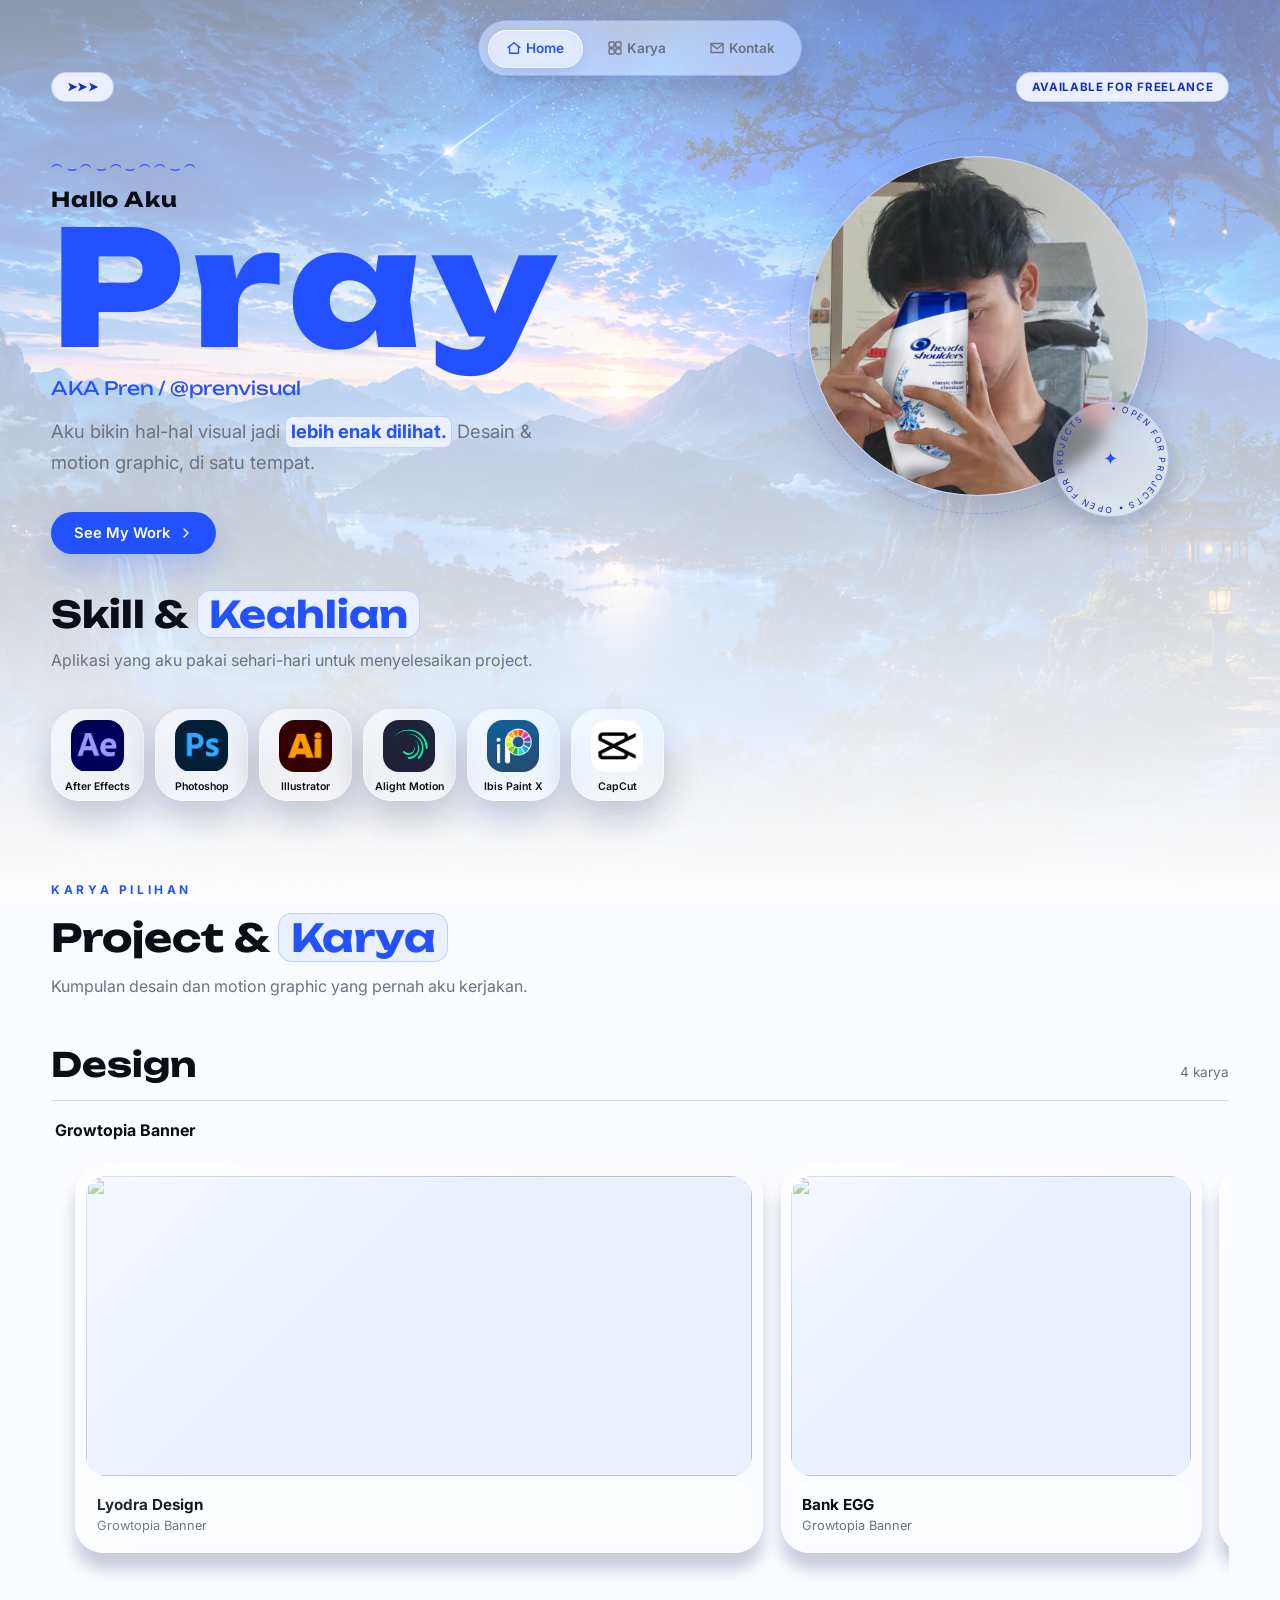
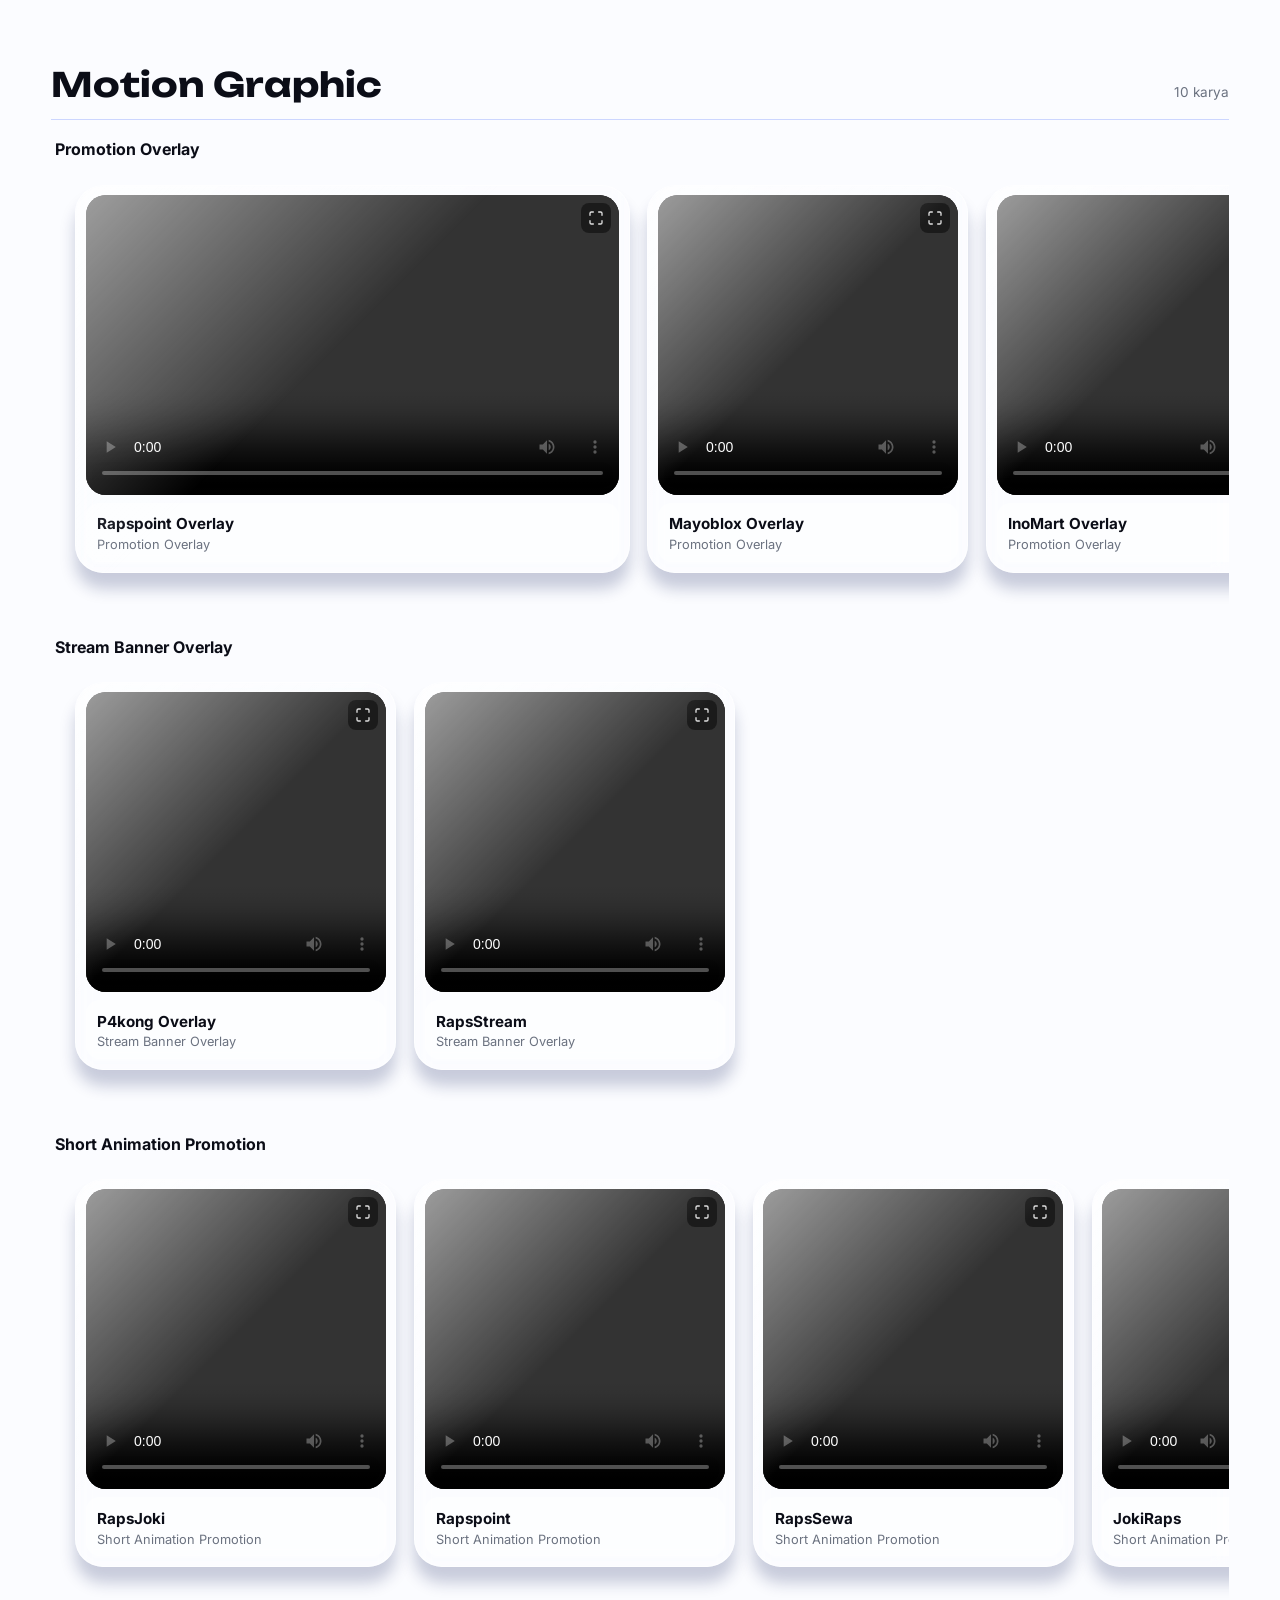
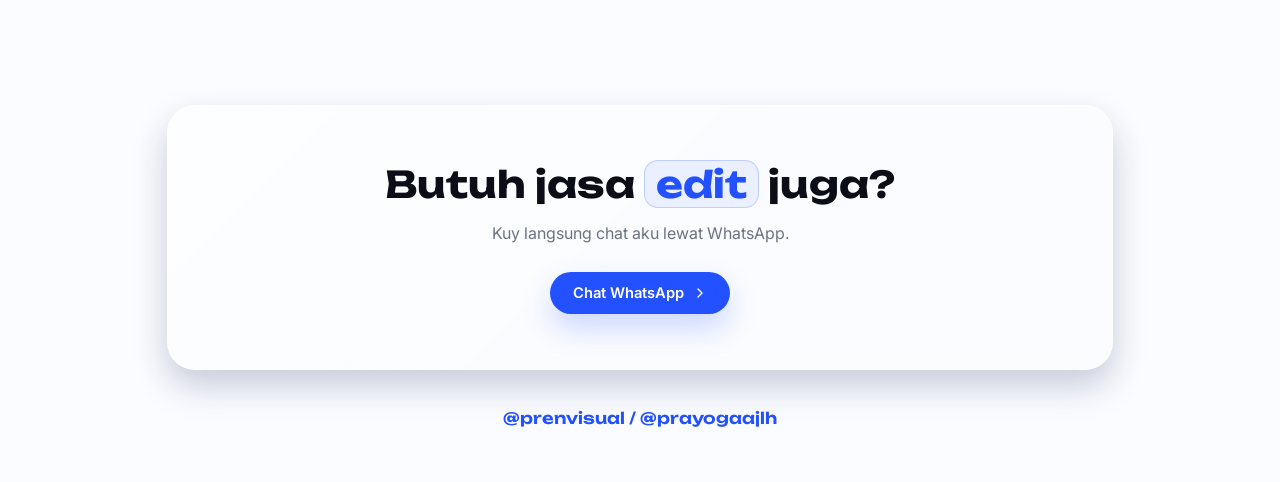
==== commit 6a544ca7: "Update index.html" ====
--- a/index.html
+++ b/index.html
@@ -319,7 +319,7 @@
     <div class="footer__banner glasscard">
       <h2>Butuh jasa <span class="highlight">edit</span> juga?</h2>
       <p>Kuy langsung chat aku lewat WhatsApp.</p>
-      <a class="scroll-tag" href="https://wa.me/6281234567890?text=Halo%20Pray%2C%20aku%20mau%20diskusi%20project" target="_blank" rel="noopener">
+      <a class="scroll-tag" href="https://wa.me/6285876380087" target="_blank" rel="noopener">
         <span>Chat WhatsApp</span>
         <svg viewBox="0 0 24 24" fill="none"><path d="M9 6l6 6-6 6" stroke="currentColor" stroke-width="2" stroke-linecap="round" stroke-linejoin="round"/></svg>
       </a>
@@ -584,4 +584,4 @@
     })();
   </script>
 </body>
-</html>+</html>
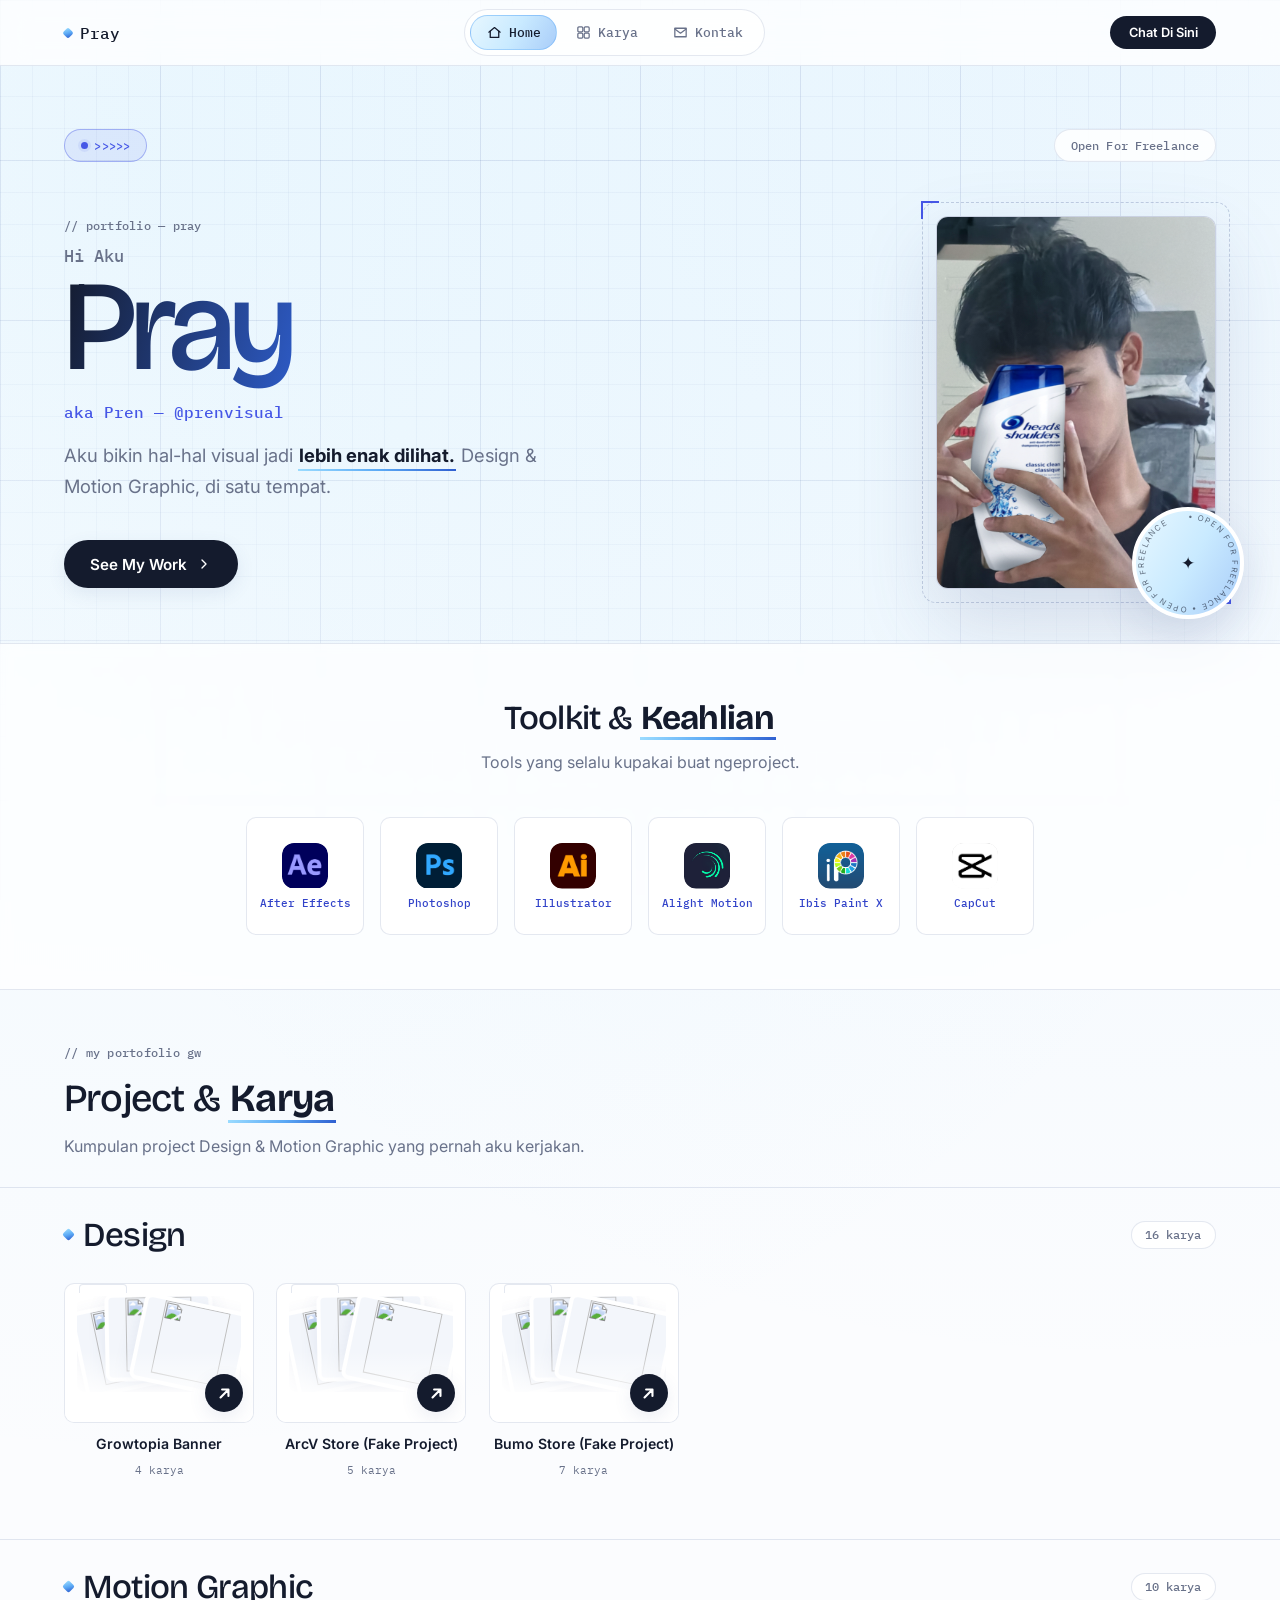
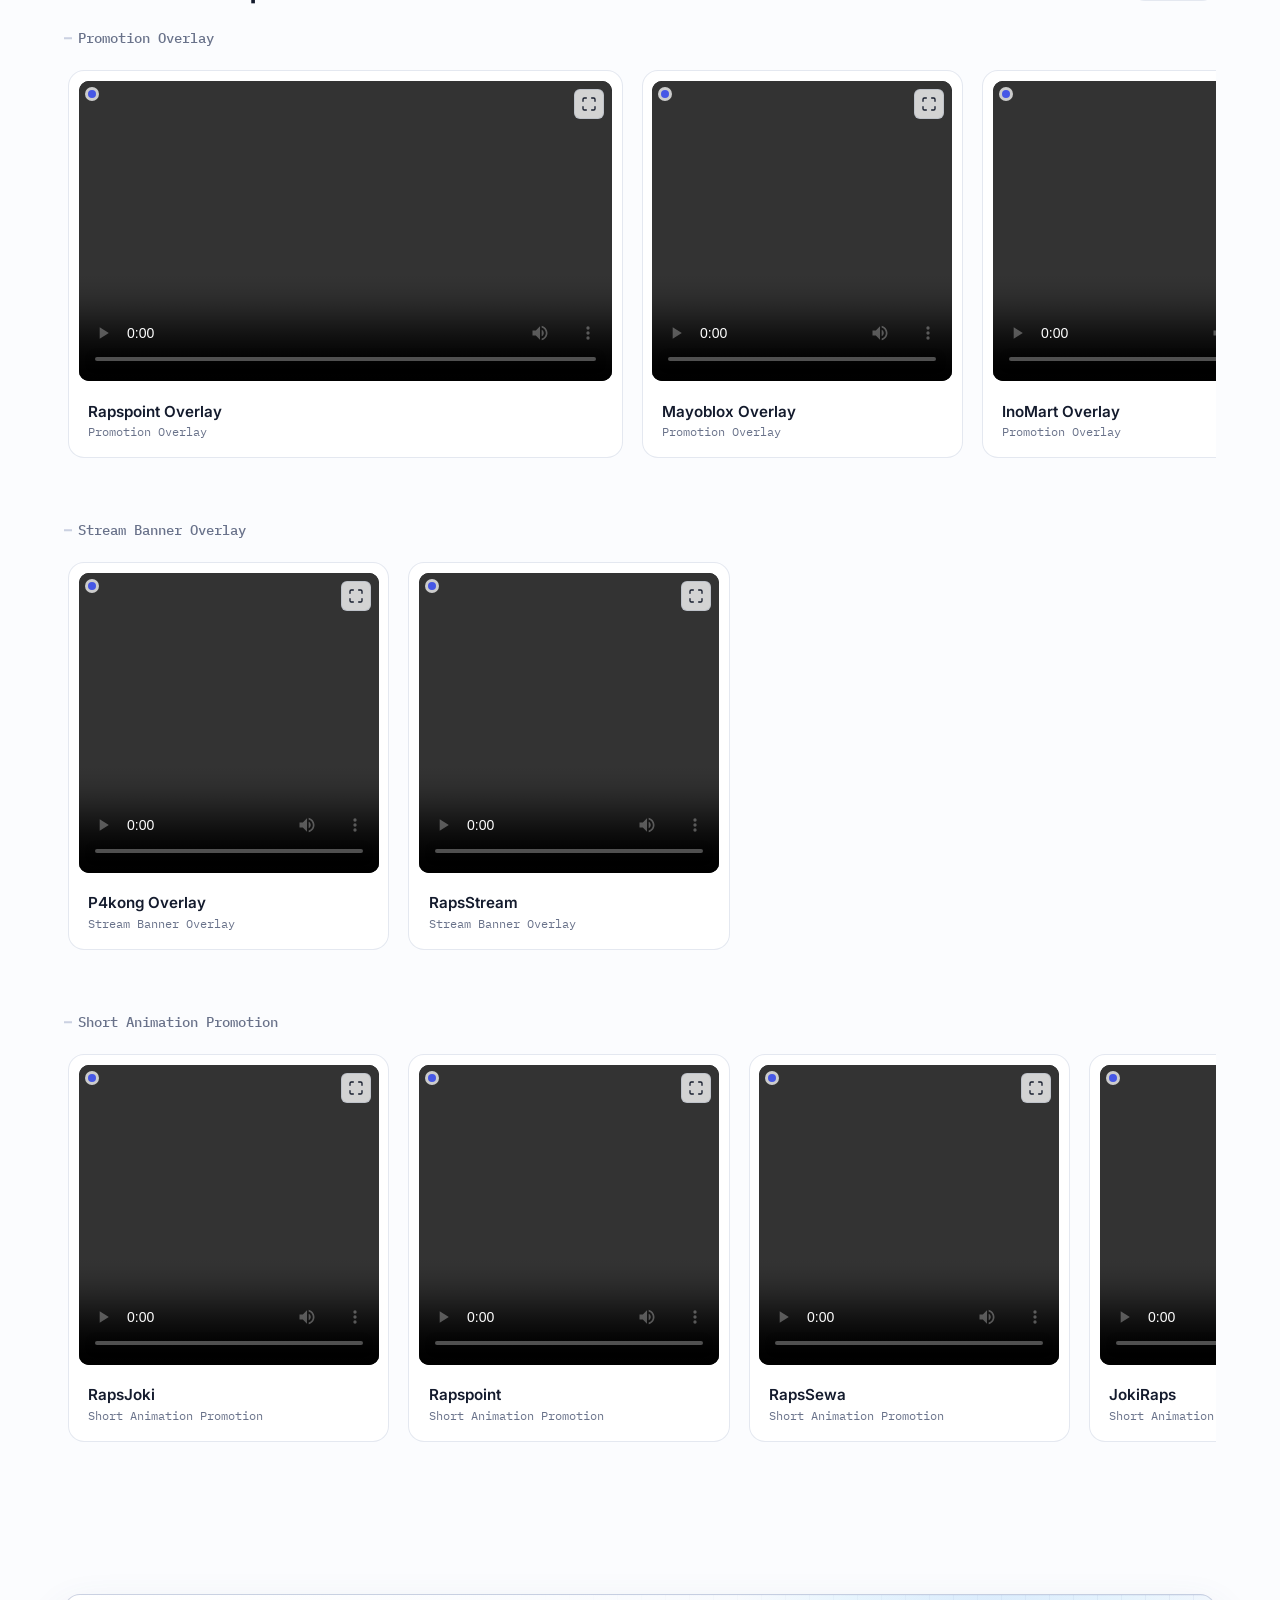
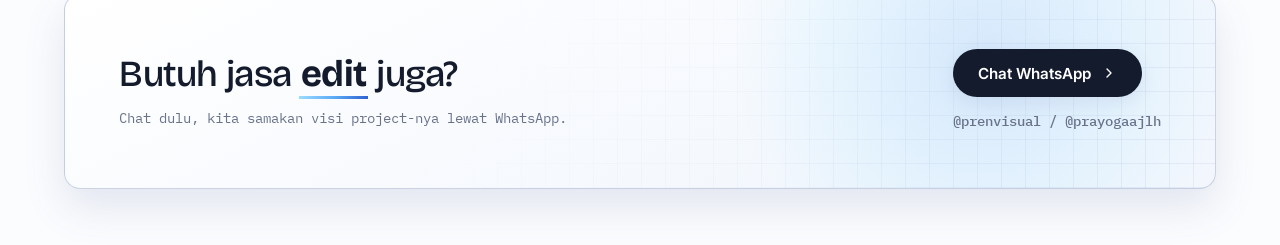
==== commit 9cd9617d: "Add files via upload" ====
--- a/index.html
+++ b/index.html
@@ -3,150 +3,129 @@
 <head>
 <meta charset="UTF-8">
 <meta name="viewport" content="width=device-width, initial-scale=1.0">
-<title>Pray — Portofolio</title>
+<title>Pray — Portfolio</title>
 <link rel="preconnect" href="https://fonts.googleapis.com">
 <link rel="preconnect" href="https://fonts.gstatic.com" crossorigin>
-<link href="https://fonts.googleapis.com/css2?family=Unbounded:wght@500;600;700;800&family=Inter:wght@400;500;600;700&display=swap" rel="stylesheet">
+<link href="https://fonts.googleapis.com/css2?family=Bricolage+Grotesque:wght@400;500;600;700&family=Inter:wght@400;500;600&family=IBM+Plex+Mono:wght@400;500&display=swap" rel="stylesheet">
 <link rel="stylesheet" href="style.css">
 </head>
 <body>
 
-  <!-- ==================== FILTER DISTORSI CAIR ==================== -->
-  <svg width="0" height="0" style="position:absolute">
-    <filter id="liquid-distort">
-      <feTurbulence type="fractalNoise" baseFrequency="0.008 0.012" numOctaves="2" seed="7" result="noise">
-        <animate attributeName="baseFrequency" dur="28s" values="0.008 0.012;0.014 0.006;0.008 0.012" repeatCount="indefinite"/>
-      </feTurbulence>
-      <feDisplacementMap in="SourceGraphic" in2="noise" scale="70" xChannelSelector="R" yChannelSelector="G"/>
-    </filter>
-  </svg>
-
-
-  <div class="bg-photo" style="background-image: url('background.png')"></div>
-
-  <div class="blob-field" aria-hidden="true">
-    <div class="blob blob--deep"></div>
-    <div class="blob blob--mid"></div>
-    <div class="halftone"></div>
-  </div>
-
-  <!-- ==================== NAV (bottom di HP, atas di desktop) ==================== -->
+  <!-- ==================== NAV (toolbar penuh, sama di HP & desktop) ==================== -->
   <nav class="appnav" id="appnav">
-    <div class="nav-lens" aria-hidden="true"></div>
-    <a href="#hero" class="appnav__item is-active">
-      <svg viewBox="0 0 24 24" fill="none"><path d="M4 11.5 12 5l8 6.5" stroke="currentColor" stroke-width="1.8" stroke-linecap="round" stroke-linejoin="round"/><path d="M6 10v9h12v-9" stroke="currentColor" stroke-width="1.8" stroke-linecap="round" stroke-linejoin="round"/></svg>
-      <span>Home</span>
-    </a>
-    <a href="#karya" class="appnav__item">
-      <svg viewBox="0 0 24 24" fill="none"><rect x="4" y="4" width="7" height="7" rx="1.5" stroke="currentColor" stroke-width="1.8"/><rect x="13" y="4" width="7" height="7" rx="1.5" stroke="currentColor" stroke-width="1.8"/><rect x="4" y="13" width="7" height="7" rx="1.5" stroke="currentColor" stroke-width="1.8"/><rect x="13" y="13" width="7" height="7" rx="1.5" stroke="currentColor" stroke-width="1.8"/></svg>
-      <span>Karya</span>
-    </a>
-    <a href="#kontak" class="appnav__item">
-      <svg viewBox="0 0 24 24" fill="none"><path d="M4 6h16v12H4z" stroke="currentColor" stroke-width="1.8" stroke-linejoin="round"/><path d="M4 7l8 6 8-6" stroke="currentColor" stroke-width="1.8" stroke-linecap="round" stroke-linejoin="round"/></svg>
-      <span>Kontak</span>
-    </a>
+    <a href="#hero" class="appnav__brand">Pray</a>
+
+    <button type="button" class="appnav__toggle" id="appnavToggle" aria-label="Buka menu" aria-expanded="false" aria-controls="appnavPanel">
+      <svg class="appnav__toggle-icon appnav__toggle-icon--open" viewBox="0 0 24 24" fill="none"><path d="M4 7h16M4 12h16M4 17h16" stroke="currentColor" stroke-width="1.8" stroke-linecap="round"/></svg>
+      <svg class="appnav__toggle-icon appnav__toggle-icon--close" viewBox="0 0 24 24" fill="none"><path d="M6 6l12 12M18 6 6 18" stroke="currentColor" stroke-width="1.8" stroke-linecap="round"/></svg>
+    </button>
+
+    <div class="appnav__panel" id="appnavPanel">
+      <div class="appnav__items">
+        <div class="nav-lens" aria-hidden="true"></div>
+        <a href="#hero" class="appnav__item is-active">
+          <svg viewBox="0 0 24 24" fill="none"><path d="M4 11.5 12 5l8 6.5" stroke="currentColor" stroke-width="1.8" stroke-linecap="round" stroke-linejoin="round"/><path d="M6 10v9h12v-9" stroke="currentColor" stroke-width="1.8" stroke-linecap="round" stroke-linejoin="round"/></svg>
+          <span>Home</span>
+        </a>
+        <a href="#karya" class="appnav__item">
+          <svg viewBox="0 0 24 24" fill="none"><rect x="4" y="4" width="7" height="7" rx="1.5" stroke="currentColor" stroke-width="1.8"/><rect x="13" y="4" width="7" height="7" rx="1.5" stroke="currentColor" stroke-width="1.8"/><rect x="4" y="13" width="7" height="7" rx="1.5" stroke="currentColor" stroke-width="1.8"/><rect x="13" y="13" width="7" height="7" rx="1.5" stroke="currentColor" stroke-width="1.8"/></svg>
+          <span>Karya</span>
+        </a>
+        <a href="#kontak" class="appnav__item">
+          <svg viewBox="0 0 24 24" fill="none"><path d="M4 6h16v12H4z" stroke="currentColor" stroke-width="1.8" stroke-linejoin="round"/><path d="M4 7l8 6 8-6" stroke="currentColor" stroke-width="1.8" stroke-linecap="round" stroke-linejoin="round"/></svg>
+          <span>Kontak</span>
+        </a>
+      </div>
+      <a class="appnav__cta" href="https://wa.me/6281234567890?text=Halo%20Pray%2C%20aku%20mau%20diskusi%20project" target="_blank" rel="noopener">Chat Di Sini</a>
+    </div>
   </nav>
 
   <!-- ==================== HERO ==================== -->
   <header class="hero" id="hero">
-    <div class="hero__intro">
-      <div class="hero__top">
-        <span class="chip chip--ghost">➤➤➤</span>
-        <span class="chip chip--ghost">Available for Freelance</span>
-      </div>
-
-      <div class="hero__grid">
-        <div class="hero__text">
-          <p class="eyebrow">︵‿︵‿︵‿︵︵‿︵</p>
-          <h1 class="hero__name">
-            <span class="hero__subtitle">Hallo Aku</span>
-            <span class="hero__title">Pray</span>
-          </h1>
-          <p class="hero__role">AKA Pren / @prenvisual</p>
-          <p class="hero__tagline">Aku bikin hal-hal visual jadi <span class="highlight highlight--sm">lebih enak dilihat.</span> Desain &amp; motion graphic, di satu tempat.</p>
-          <a href="#karya" class="scroll-tag">
-            <span>See My Work</span>
-            <svg viewBox="0 0 24 24" fill="none"><path d="M9 6l6 6-6 6" stroke="currentColor" stroke-width="2" stroke-linecap="round" stroke-linejoin="round"/></svg>
-          </a>
-
-          <div class="skill">
-            <div class="skill__head">
-              <h2>Skill &amp; <span class="highlight">Keahlian</span></h2>
-              <p>Aplikasi yang aku pakai sehari-hari untuk menyelesaikan project.</p>
-            </div>
-
-            <div class="skill__list">
-              <div class="skill__card glass">
-                <span class="app-badge">
-                  <img src="logos/AfterEffect.webp" alt="After Effects" loading="lazy">
-                </span>
-                <p class="skill__name">After Effects</p>
-              </div>
-
-              <div class="skill__card glass">
-                <span class="app-badge">
-                  <img src="logos/Photoshop.webp" alt="Photoshop" loading="lazy">
-                </span>
-                <p class="skill__name">Photoshop</p>
-              </div>
-
-              <div class="skill__card glass">
-                <span class="app-badge">
-                  <img src="logos/Illustrator.webp" alt="Illustrator" loading="lazy">
-                </span>
-                <p class="skill__name">Illustrator</p>
-              </div>
-
-              <div class="skill__card glass">
-                <span class="app-badge">
-                  <img src="logos/AlightMotion.webp" alt="Alight Motion" loading="lazy">
-                </span>
-                <p class="skill__name">Alight Motion</p>
-              </div>
-
-              <div class="skill__card glass">
-                <span class="app-badge">
-                  <img src="logos/IbisPaintX.webp" alt="Ibis Paint X" loading="lazy">
-                </span>
-                <p class="skill__name">Ibis Paint X</p>
-              </div>
-
-              <div class="skill__card glass">
-                <span class="app-badge">
-                  <img src="logos/Capcut.png" alt="CapCut" loading="lazy">
-                </span>
-                <p class="skill__name">CapCut</p>
-              </div>
-            </div>
-          </div>
-        </div>
-
-        <div class="hero__photo-wrap">
-          <div class="hero__ring"></div>
-          <div class="hero__photo">
-            <img src="foto.jpeg" alt="Foto Nama Kamu" onerror="this.style.display='none'">
-            <svg class="hero__photo-placeholder" viewBox="0 0 24 24" fill="none"><circle cx="12" cy="8.3" r="3.6" stroke="currentColor" stroke-width="1.5"/><path d="M4.3 20c1.4-4.2 4.7-6.3 7.7-6.3s6.3 2.1 7.7 6.3" stroke="currentColor" stroke-width="1.5" stroke-linecap="round"/></svg>
-          </div>
-          <div class="hero__badge">
-            <svg viewBox="0 0 100 100">
-              <path id="badgeCircle" d="M50,8 a42,42 0 1,1 -0.1,0" fill="none"/>
-              <text font-size="7.6" letter-spacing="1.5" fill="currentColor">
-                <textPath href="#badgeCircle" startOffset="0%">• OPEN FOR PROJECTS • OPEN FOR PROJECTS</textPath>
-              </text>
-            </svg>
-            <span class="hero__badge-core">✦</span>
-          </div>
+    <div class="hero__top">
+      <span class="chip chip--ghost">>>>>></span>
+      <span class="chip chip--ghost">Open For Freelance</span>
+    </div>
+
+    <div class="hero__grid">
+      <div class="hero__text">
+        <p class="eyebrow">// portfolio — pray</p>
+        <h1 class="hero__name">
+          <span class="hero__subtitle">Hi Aku</span>
+          <span class="hero__title">Pray</span>
+        </h1>
+        <p class="hero__role">aka Pren — @prenvisual</p>
+        <p class="hero__tagline">Aku bikin hal-hal visual jadi <span class="highlight highlight--sm">lebih enak dilihat.</span> Design & Motion Graphic, di satu tempat.</p>
+        <a href="#karya" class="scroll-tag">
+          <span>See My Work</span>
+          <svg viewBox="0 0 24 24" fill="none"><path d="M9 6l6 6-6 6" stroke="currentColor" stroke-width="2" stroke-linecap="round" stroke-linejoin="round"/></svg>
+        </a>
+      </div>
+
+      <div class="hero__photo-wrap">
+        <div class="hero__ring"></div>
+        <div class="hero__photo">
+          <img src="foto.jpeg" alt="Foto Nama Kamu" onerror="this.style.display='none'">
+          <svg class="hero__photo-placeholder" viewBox="0 0 24 24" fill="none"><circle cx="12" cy="8.3" r="3.6" stroke="currentColor" stroke-width="1.5"/><path d="M4.3 20c1.4-4.2 4.7-6.3 7.7-6.3s6.3 2.1 7.7 6.3" stroke="currentColor" stroke-width="1.5" stroke-linecap="round"/></svg>
+        </div>
+        <div class="hero__badge">
+          <svg viewBox="0 0 100 100">
+            <path id="badgeCircle" d="M50,8 a42,42 0 1,1 -0.1,0" fill="none"/>
+            <text font-size="7.6" letter-spacing="1.5" fill="currentColor">
+              <textPath href="#badgeCircle" startOffset="0%">• OPEN FOR FREELANCE • OPEN FOR FREELANCE</textPath>
+            </text>
+          </svg>
+          <span class="hero__badge-core">✦</span>
         </div>
       </div>
     </div>
   </header>
 
+  <!-- ==================== SKILL & KEAHLIAN ==================== -->
+  <section class="skill" id="skill">
+    <div class="skill__head">
+      <h2>Toolkit &amp; <span class="highlight">Keahlian</span></h2>
+      <p>Tools yang selalu kupakai buat ngeproject.</p>
+    </div>
+
+    <div class="skill__marquee">
+      <div class="skill__track">
+
+        <div class="skill__card">
+          <span class="app-badge"><img src="logos/AfterEffect.webp" alt="After Effects" loading="lazy"></span>
+          <p class="skill__name">After Effects</p>
+        </div>
+        <div class="skill__card">
+          <span class="app-badge"><img src="logos/Photoshop.webp" alt="Photoshop" loading="lazy"></span>
+          <p class="skill__name">Photoshop</p>
+        </div>
+        <div class="skill__card">
+          <span class="app-badge"><img src="logos/Illustrator.webp" alt="Illustrator" loading="lazy"></span>
+          <p class="skill__name">Illustrator</p>
+        </div>
+        <div class="skill__card">
+          <span class="app-badge"><img src="logos/AlightMotion.webp" alt="Alight Motion" loading="lazy"></span>
+          <p class="skill__name">Alight Motion</p>
+        </div>
+        <div class="skill__card">
+          <span class="app-badge"><img src="logos/IbisPaintX.webp" alt="Ibis Paint X" loading="lazy"></span>
+          <p class="skill__name">Ibis Paint X</p>
+        </div>
+        <div class="skill__card">
+          <span class="app-badge"><img src="logos/Capcut.png" alt="CapCut" loading="lazy"></span>
+          <p class="skill__name">CapCut</p>
+        </div>
+
+      </div>
+    </div>
+  </section>
+
   <main id="karya">
 
     <div class="karya__intro">
-      <p class="eyebrow">Karya Pilihan</p>
+      <p class="eyebrow">// my portofolio gw</p>
       <h2>Project &amp; <span class="highlight">Karya</span></h2>
-      <p>Kumpulan desain dan motion graphic yang pernah aku kerjakan.</p>
+      <p>Kumpulan project Design & Motion Graphic yang pernah aku kerjakan.</p>
     </div>
 
     <!-- ============ KATEGORI: DESIGN ============ -->
@@ -156,8 +135,11 @@
         <p class="category-row__count" data-count-label>0 karya</p>
       </div>
 
+      <!-- // MULAI FOLDER 1: Growtopia Banner -->
+      <!-- // Untuk menambah karya di folder ini, duplikat blok .card di antara penanda ISI FOLDER. -->
       <div class="store-group">
         <h3 class="store-group__title">Growtopia Banner</h3>
+        <!-- // MULAI ISI FOLDER: kartu-kartu Growtopia Banner -->
         <div class="scroll-row" data-type="image">
 
           <div class="card">
@@ -193,8 +175,143 @@
           </div>
 
         </div>
-      </div>
-
+        <!-- // AKHIR ISI FOLDER: kartu-kartu Growtopia Banner -->
+      </div>
+      <!-- // AKHIR FOLDER 1: Growtopia Banner -->
+
+      <!-- // MULAI FOLDER 2: ArcV Store -->
+      <!-- // Duplikat seluruh blok FOLDER ini sampai penanda AKHIR FOLDER untuk membuat folder baru. -->
+      <!-- // Ganti judul folder, data-gdrive, nama karya, dan kategorinya di dalam blok ini. -->
+      <div class="store-group">
+        <h3 class="store-group__title">ArcV Store (Fake Project)</h3>
+        <!-- // MULAI ISI FOLDER: duplikat blok .card di bawah ini untuk menambah karya. -->
+        <div class="scroll-row" data-type="image">
+
+          <div class="card">
+            <div class="card__media" style="aspect-ratio: 9 / 16" data-gdrive="https://drive.google.com/file/d/1sz07YvPtg81vMozVhtrsOvgst4Gh__HB/view?usp=drive_link"></div>
+            <div class="card__body">
+              <h3>Pricelist Joki</h3>
+              <p>ArcV Store</p>
+            </div>
+
+            
+        </div>
+
+        <div class="card">
+            <div class="card__media" style="aspect-ratio: 9 / 16" data-gdrive="https://drive.google.com/file/d/12hmLIOWwXb7CpigXHjklVCGn2N6QnOYc/view?usp=drive_link"></div>
+            <div class="card__body">
+              <h3>Template Akun</h3>
+              <p>ArcV Store</p>
+            </div>
+
+            
+        </div>
+        <div class="card">
+            <div class="card__media" style="aspect-ratio: 9 / 16" data-gdrive="https://drive.google.com/file/d/16u6KjgRhKQVibObWj0AF4wDxWoC9hp_R/view?usp=drive_link"></div>
+            <div class="card__body">
+              <h3>Promotion Feeds</h3>
+              <p>ArcV Store</p>
+            </div>
+
+            
+        </div>
+        <div class="card">
+            <div class="card__media" style="aspect-ratio: 9 / 16" data-gdrive="https://drive.google.com/file/d/1Y7f3e4dYsl1x2NLhqeiFqZd1nekfycu0/view?usp=drive_link"></div>
+            <div class="card__body">
+              <h3>Web Banner 1</h3>
+              <p>ArcV Store</p>
+            </div>
+
+            
+        </div>
+        <div class="card">
+            <div class="card__media" style="aspect-ratio: 9 / 16" data-gdrive="https://drive.google.com/file/d/1d5no8zf5yV0iqUSBr62WtjjiGMT-8yBp/view?usp=drive_link"></div>
+            <div class="card__body">
+              <h3>Web Banner 2</h3>
+              <p>ArcV Store</p>
+            </div>
+
+            
+        </div>
+        <!-- // AKHIR ISI FOLDER: ArcV Store -->
+        </div>
+      </div>
+      <!-- // AKHIR FOLDER 2: ArcV Store -->
+
+      <!-- // MULAI FOLDER 3: duplikat folder di atas, lalu ganti semua isinya di sini. -->
+      <div class="store-group">
+        <h3 class="store-group__title">Bumo Store (Fake Project)</h3>
+        <!-- // MULAI ISI FOLDER: ganti atau duplikat blok .card di dalam area ini. -->
+        <div class="scroll-row" data-type="image">
+
+          <div class="card">
+            <div class="card__media" style="aspect-ratio: 9 / 16" data-gdrive="https://drive.google.com/file/d/1KBblZmNWmc5DmONPloxAKoHN0ZyLSpTJ/view?usp=drive_link"></div>
+            <div class="card__body">
+              <h3>Supply Premium Feeds</h3>
+              <p>Bumo Store</p>
+            </div>
+
+            
+        </div>
+
+        <div class="card">
+            <div class="card__media" style="aspect-ratio: 9 / 16" data-gdrive="https://drive.google.com/file/d/1DazAx9agAZn5ZkajjLEMpy1O2KhGMRao/view?usp=drive_link"></div>
+            <div class="card__body">
+              <h3>Starlight Feeds</h3>
+              <p>Bumo Store</p>
+            </div>
+
+            
+        </div>
+        <div class="card">
+            <div class="card__media" style="aspect-ratio: 9 / 16" data-gdrive="https://drive.google.com/file/d/1H9Ta6mE5Pn4N7TDZVGhec2KB6S2QDctD/view?usp=drive_link"></div>
+            <div class="card__body">
+              <h3>Collector Feeds</h3>
+              <p>Bumo Store</p>
+            </div>
+
+            
+        </div>
+        <div class="card">
+            <div class="card__media" style="aspect-ratio: 9 / 16" data-gdrive="https://drive.google.com/file/d/1WMfftXJ5bzV5eGD98zrVCqFOXmHB6nBe/view?usp=drive_link"></div>
+            <div class="card__body">
+              <h3>Information Template Feeds</h3>
+              <p>Bumo Store</p>
+            </div>
+
+            
+        </div>
+        <div class="card">
+            <div class="card__media" style="aspect-ratio: 9 / 16" data-gdrive="https://drive.google.com/file/d/1YsB9ilin3xPx0-5ezYOEHfzJu6L3TgcO/view?usp=drive_link"></div>
+            <div class="card__body">
+              <h3>Web Banner 1</h3>
+              <p>Bumo Store</p>
+            </div>
+
+
+            </div>
+        <div class="card">
+            <div class="card__media" style="aspect-ratio: 9 / 16" data-gdrive="https://drive.google.com/file/d/1DKJ0lb5KtXbArUTQg10UeXvQU4nQOLjv/view?usp=drive_link"></div>
+            <div class="card__body">
+              <h3>Web Banner 2</h3>
+              <p>Bumo Store</p>
+            </div>
+
+
+            </div>
+        <div class="card">
+            <div class="card__media" style="aspect-ratio: 9 / 16" data-gdrive="https://drive.google.com/file/d/1oxXH_TTwftyqzh4HbqZBc_EMn5r0t2_X/view?usp=drive_link"></div>
+            <div class="card__body">
+              <h3>Web Banner 3</h3>
+              <p>Bumo Store</p>
+            </div>
+            
+        </div>
+        <!-- // AKHIR ISI FOLDER: folder duplikat -->
+        </div>
+      </div>
+      <!-- // AKHIR FOLDER 3 -->
+      
     </section>
 
     <!-- ============ KATEGORI: MOTION GRAPHIC ============ -->
@@ -314,18 +431,31 @@
 
   </main>
 
+  <!-- ==================== MODAL FOLDER DESIGN ==================== -->
+  <div class="folder-modal" id="designFolderModal" aria-hidden="true">
+    <div class="folder-modal__panel" role="dialog" aria-modal="true" aria-labelledby="designFolderModalTitle">
+      <div class="folder-modal__head">
+        <h3 class="folder-modal__title" id="designFolderModalTitle">Folder Design</h3>
+        <button type="button" class="folder-modal__close" id="designFolderModalClose" aria-label="Tutup">&times;</button>
+      </div>
+      <div class="folder-modal__grid" id="designFolderModalGrid"></div>
+    </div>
+  </div>
+
   <!-- ==================== KONTAK ==================== -->
   <footer class="footer" id="kontak">
     <div class="footer__banner glasscard">
-      <h2>Butuh jasa <span class="highlight">edit</span> juga?</h2>
-      <p>Kuy langsung chat aku lewat WhatsApp.</p>
-      <a class="scroll-tag" href="https://wa.me/6285876380087" target="_blank" rel="noopener">
-        <span>Chat WhatsApp</span>
-        <svg viewBox="0 0 24 24" fill="none"><path d="M9 6l6 6-6 6" stroke="currentColor" stroke-width="2" stroke-linecap="round" stroke-linejoin="round"/></svg>
-      </a>
-    </div>
-    <div class="footer__meta">
-      <p class="footer__handle">@prenvisual / @prayogaajlh</p>
+      <div class="footer__banner-text">
+        <h2>Butuh jasa <span class="highlight">edit</span> juga?</h2>
+        <p>Chat dulu, kita samakan visi project-nya lewat WhatsApp.</p>
+      </div>
+      <div class="footer__banner-action">
+        <a class="scroll-tag" href="https://wa.me/6281234567890?text=Halo%20Pray%2C%20aku%20mau%20diskusi%20project" target="_blank" rel="noopener">
+          <span>Chat WhatsApp</span>
+          <svg viewBox="0 0 24 24" fill="none"><path d="M9 6l6 6-6 6" stroke="currentColor" stroke-width="2" stroke-linecap="round" stroke-linejoin="round"/></svg>
+        </a>
+        <p class="footer__handle">@prenvisual / @prayogaajlh</p>
+      </div>
     </div>
   </footer>
 
@@ -390,6 +520,17 @@
       return `https://drive.google.com/thumbnail?id=${id}&sz=w800`;
     }
 
+    function applyImageRatio(media, image) {
+      const updateRatio = () => {
+        if (!image.naturalWidth || !image.naturalHeight) return;
+        media.style.aspectRatio = `${image.naturalWidth} / ${image.naturalHeight}`;
+        markPortrait(media);
+      };
+
+      if (image.complete) updateRatio();
+      else image.addEventListener("load", updateRatio, { once: true });
+    }
+
     // Tandai kartu portrait (9:16 dst) biar dapat batas ukuran beda dari
     // landscape/kotak - lihat .card__media.is-portrait di style.css.
     function markPortrait(media) {
@@ -498,6 +639,7 @@
         img.loading = "lazy";
         img.alt = "";
         media.appendChild(img);
+        applyImageRatio(media, img);
         applyAutoRatio(media, id);
       }
     });
@@ -508,35 +650,54 @@
       if (label) label.textContent = `${count} karya`;
     });
 
-    // Bulatan kaca di nav yang geser mengikuti tab aktif
+    // Bulatan kaca di nav yang geser mengikuti tab aktif (khusus layout desktop/tablet,
+    // di mana appnav__panel tampil inline — bukan dropdown mobile)
     const appnav = document.getElementById("appnav");
     const navLens = appnav.querySelector(".nav-lens");
+    const appnavToggle = document.getElementById("appnavToggle");
+    const appnavPanel = document.getElementById("appnavPanel");
+    const MOBILE_NAV_BREAKPOINT = 641;
 
     function moveNavLens() {
+      if (window.innerWidth < MOBILE_NAV_BREAKPOINT) return; // dropdown mobile: lens disembunyikan lewat CSS
       const active = appnav.querySelector(".appnav__item.is-active");
       if (!active) return;
       const navRect  = appnav.getBoundingClientRect();
       const itemRect = active.getBoundingClientRect();
-      const isMobile = window.innerWidth < 820;
-
-      if (isMobile) {
-        const padX = 0;
-        const padY = 5;
-        navLens.style.left   = `${itemRect.left - navRect.left - padX}px`;
-        navLens.style.top    = `${padY}px`;
-        navLens.style.width  = `${itemRect.width + padX * 2}px`;
-        navLens.style.height = `${itemRect.height}px`;
-      } else {
-        navLens.style.width  = `${itemRect.width}px`;
-        navLens.style.height = `${itemRect.height}px`;
-        navLens.style.left   = `${itemRect.left - navRect.left}px`;
-        navLens.style.top    = `${itemRect.top  - navRect.top}px`;
-      }
+
+      navLens.style.width  = `${itemRect.width}px`;
+      navLens.style.height = `${itemRect.height}px`;
+      navLens.style.left   = `${itemRect.left - navRect.left}px`;
+      navLens.style.top    = `${itemRect.top  - navRect.top}px`;
     }
 
     window.addEventListener("resize", moveNavLens);
     window.addEventListener("load", () => setTimeout(moveNavLens, 100));
     moveNavLens();
+
+    // Toggle dropdown menu hamburger di mobile
+    function closeAppnavPanel() {
+      appnavPanel.classList.remove("is-open");
+      appnavToggle.setAttribute("aria-expanded", "false");
+    }
+    function openAppnavPanel() {
+      appnavPanel.classList.add("is-open");
+      appnavToggle.setAttribute("aria-expanded", "true");
+    }
+    appnavToggle.addEventListener("click", (e) => {
+      e.stopPropagation();
+      appnavPanel.classList.contains("is-open") ? closeAppnavPanel() : openAppnavPanel();
+    });
+    appnavPanel.querySelectorAll("a").forEach(a => a.addEventListener("click", closeAppnavPanel));
+    document.addEventListener("click", (e) => {
+      if (!appnav.contains(e.target)) closeAppnavPanel();
+    });
+    document.addEventListener("keydown", (e) => {
+      if (e.key === "Escape") closeAppnavPanel();
+    });
+    window.addEventListener("resize", () => {
+      if (window.innerWidth >= MOBILE_NAV_BREAKPOINT) closeAppnavPanel();
+    });
 
     // Highlight item nav sesuai section yang lagi kelihatan
     const navSections = ["hero", "karya", "kontak"].map(id => document.getElementById(id));
@@ -583,5 +744,104 @@
       }, { passive: false });
     })();
   </script>
+
+  <!-- ==================== FOLDER DESIGN ==================== -->
+  <script>
+    (function setupDesignFolders() {
+      const category = document.querySelector('.category-row[aria-label="Kategori Design"]');
+      if (!category) return;
+
+      const head = category.querySelector(".category-row__head");
+      const groups = Array.from(category.querySelectorAll(":scope > .store-group"));
+      const modal = document.getElementById("designFolderModal");
+      const modalGrid = document.getElementById("designFolderModalGrid");
+      const modalTitle = document.getElementById("designFolderModalTitle");
+      const modalClose = document.getElementById("designFolderModalClose");
+
+      if (!head || !groups.length || !modal || !modalGrid || !modalClose) return;
+
+      const folderRow = document.createElement("div");
+      folderRow.className = "folder-row folder-row--design";
+
+      groups.forEach(group => {
+        const scrollRow = group.querySelector(".scroll-row");
+        if (!scrollRow) return;
+
+        const folder = document.createElement("button");
+        folder.type = "button";
+        folder.className = "folder folder--design";
+        folder.innerHTML = `
+          <span class="folder__icon folder__icon--design" aria-hidden="true">
+            <span class="folder__preview"></span>
+            <span class="folder__glass-front"></span>
+            <span class="folder__arrow">
+              <svg viewBox="0 0 24 24" fill="none">
+                <path d="M7 17 17 7M9 7h8v8" stroke="currentColor" stroke-width="2.7" stroke-linecap="round" stroke-linejoin="round"/>
+              </svg>
+            </span>
+          </span>
+          <span class="folder__label"></span>
+          <span class="folder__count"></span>
+        `;
+
+        folder.querySelector(".folder__label").textContent =
+          group.querySelector(".store-group__title")?.textContent || "Design";
+        folder.querySelector(".folder__count").textContent =
+          `${group.querySelectorAll(".card").length} karya`;
+
+        const preview = folder.querySelector(".folder__preview");
+        Array.from(group.querySelectorAll(".card__media img"))
+          .map(img => img.currentSrc || img.src)
+          .filter(Boolean)
+          .slice(0, 3)
+          .forEach((src, index) => {
+            const image = document.createElement("img");
+            image.src = src;
+            image.alt = "";
+            image.loading = "lazy";
+            image.className = `folder__preview-image folder__preview-image--${index + 1}`;
+            preview.appendChild(image);
+          });
+
+        folder.addEventListener("click", () => openFolder(group, scrollRow));
+        folderRow.appendChild(folder);
+        group.classList.add("store-group--design-hidden");
+      });
+
+      head.insertAdjacentElement("afterend", folderRow);
+
+      let isOpen = false;
+      let activeGroup = null;
+
+      function openFolder(group, scrollRow) {
+        modalTitle.textContent =
+          group.querySelector(".store-group__title")?.textContent || "Design";
+        Array.from(scrollRow.children).forEach(card => modalGrid.appendChild(card));
+        modal.classList.add("is-open");
+        modal.setAttribute("aria-hidden", "false");
+        document.body.style.overflow = "hidden";
+        activeGroup = { group, scrollRow };
+        isOpen = true;
+      }
+
+      function closeFolder() {
+        if (!isOpen) return;
+        Array.from(modalGrid.children).forEach(card => activeGroup.scrollRow.appendChild(card));
+        modal.classList.remove("is-open");
+        modal.setAttribute("aria-hidden", "true");
+        document.body.style.overflow = "";
+        activeGroup = null;
+        isOpen = false;
+      }
+
+      modalClose.addEventListener("click", closeFolder);
+      modal.addEventListener("click", event => {
+        if (event.target === modal) closeFolder();
+      });
+      document.addEventListener("keydown", event => {
+        if (event.key === "Escape" && isOpen) closeFolder();
+      });
+    })();
+  </script>
 </body>
-</html>
+</html>
--- a/style.css
+++ b/style.css
@@ -1,43 +1,78 @@
 /* ====================================================================
-   TOKEN DESAIN — BLUE SPLASH LIQUID GLASS
+   TOKEN DESAIN — WHITE GRID HOLOGRAM / MINIMALISTIC
+  Dasar putih dengan grid tipis ala blueprint. Aksen biru dan light blue
+  dipakai pada judul hero, garis bawah highlight, nav aktif, badge, dan kartu.
    ==================================================================== */
 :root {
-  --bg: #fbfcff;
-  --ink: #0b0d17;
-  --ink-dim: #6b7280;
-
-  --blue: #2451ff;
-  --blue-deep: #1531b8;
-  --blue-mid: #6f93ff;
-  --blue-pale: #eaf0ff;
-  --blue-line: rgba(36, 81, 255, 0.22);
-
-  --surface: rgba(255, 255, 255, 0.22);
-  --surface-strong: rgba(255, 255, 255, 0.4);
-  --shadow: rgba(20, 30, 90, 0.22);
-
-  --font-display: "Unbounded", sans-serif;
+  --bg: #fbfcfe;
+  --bg-soft: #ffffff;
+  --bg-raise: #f3f6fb;
+  --ink: #141b2d;
+  --ink-dim: #69728a;
+  --line: rgba(90, 110, 160, 0.16);
+  --line-strong: rgba(90, 110, 160, 0.3);
+
+  --accent: #4657e6;
+  --accent-deep: #3243c9;
+  --accent-soft: rgba(70, 87, 230, 0.09);
+  --accent-line: rgba(70, 87, 230, 0.4);
+
+  --holo: linear-gradient(120deg, #9bdcff 0%, #5ba9f5 52%, #2f5fd0 100%);
+  --holo-soft: linear-gradient(120deg, #e7f7ff 0%, #c9eaff 52%, #a9cdf9 100%);
+
+  --shadow-sm: 0 6px 18px rgba(70, 90, 150, 0.1);
+  --shadow-md: 0 18px 42px rgba(70, 90, 150, 0.14);
+  --shadow-lg: 0 32px 80px rgba(70, 90, 150, 0.18);
+
+  --font-display: "Bricolage Grotesque", sans-serif;
   --font-body: "Inter", sans-serif;
-
-  --radius-lg: 28px;
-  --radius-md: 20px;
-  --nav-h: 68px;
+  --font-mono: "IBM Plex Mono", monospace;
+
+  --radius-lg: 16px;
+  --radius-md: 10px;
+  --radius-sm: 6px;
+  --nav-h: 66px;
 }
 
 * { box-sizing: border-box; }
+
 html {
+  color-scheme: light;
   scroll-behavior: smooth;
   overscroll-behavior-y: none;
+  background: var(--bg);
+  scroll-padding-top: var(--nav-h);
 }
 
 body {
   margin: 0;
   background: var(--bg);
+  background-image:
+    radial-gradient(circle at 88% 0%, rgba(114, 200, 255, 0.1), transparent 38%),
+    radial-gradient(circle at 10% 4%, rgba(110, 210, 255, 0.1), transparent 38%);
   color: var(--ink);
   font-family: var(--font-body);
   overflow-x: hidden;
   position: relative;
-  padding-bottom: calc(var(--nav-h) + 16px);
+  padding-top: var(--nav-h);
+  -webkit-font-smoothing: antialiased;
+}
+
+/* Grid blueprint: garis mayor tiap 160px, minor tiap 32px, memudar ke bawah */
+body::before {
+  content: "";
+  position: fixed;
+  inset: 0;
+  z-index: 0;
+  pointer-events: none;
+  background-image:
+    linear-gradient(rgba(90, 110, 170, 0.11) 1px, transparent 1px),
+    linear-gradient(90deg, rgba(90, 110, 170, 0.11) 1px, transparent 1px),
+    linear-gradient(rgba(90, 110, 170, 0.055) 1px, transparent 1px),
+    linear-gradient(90deg, rgba(90, 110, 170, 0.055) 1px, transparent 1px);
+  background-size: 160px 160px, 160px 160px, 32px 32px, 32px 32px;
+  -webkit-mask-image: radial-gradient(ellipse 120% 100% at 50% 0%, #000 35%, rgba(0, 0, 0, 0.4) 100%);
+  mask-image: radial-gradient(ellipse 120% 100% at 50% 0%, #000 35%, rgba(0, 0, 0, 0.4) 100%);
 }
 
 @media (prefers-reduced-motion: reduce) {
@@ -45,208 +80,268 @@
   html { scroll-behavior: auto; }
 }
 
+img { max-width: 100%; }
+
 /* ====================================================================
-   BACKGROUND FOTO
-   Ganti url('background.jpg') di HTML (attribute style pada .bg-photo)
-   dengan foto kamu sendiri. Overlay biru transparan di atasnya biar teks
-   tetap kebaca di foto apapun.
+   UTILITAS
    ==================================================================== */
-.bg-photo {
-  position: fixed;
-  top: 0;
-  left: 0;
-  width: 100%;
-  height: 100vh;
-  height: 100svh; /* tinggi viewport yang STABIL, gak resize tiap address bar HP collapse/muncul — ini yang bikin background zoom patah-patah pas scroll */
-  z-index: 0;
-  background-color: var(--bg);
-  background-size: cover;
-  background-position: center;
-  background-repeat: no-repeat;
-}
-
-.bg-photo::after {
-  content: "";
-  position: absolute;
-  inset: 0;
-  background: linear-gradient(180deg, rgba(255,255,255,0.55), rgba(255,255,255,0.8) 60%, #fff 100%);
-}
+.eyebrow {
+  font-family: var(--font-mono);
+  font-size: 0.78rem;
+  letter-spacing: 0.02em;
+  color: var(--ink-dim);
+  font-weight: 500;
+  margin: 0 0 0.9rem;
+}
+
+.chip--ghost {
+  display: inline-flex;
+  align-items: center;
+  gap: 0.4rem;
+  font-family: var(--font-mono);
+  font-size: 0.72rem;
+  font-weight: 500;
+  letter-spacing: 0.01em;
+  color: var(--ink-dim);
+  background: rgba(255, 255, 255, 0.85);
+  border: 1px solid var(--line);
+  padding: 0.5rem 1rem;
+  border-radius: 999px;
+}
+
+.chip--ghost:first-child {
+  color: var(--accent);
+  border-color: var(--accent-line);
+  background: var(--accent-soft);
+}
+.chip--ghost:first-child::before {
+  content: "";
+  width: 7px; height: 7px; border-radius: 50%;
+  background: var(--accent);
+  box-shadow: 0 0 0 3px var(--accent-soft);
+  animation: rec-pulse 1.6s ease-in-out infinite;
+}
+
+@keyframes rec-pulse {
+  0%, 100% { opacity: 1; }
+  50% { opacity: 0.35; }
+}
+
+.highlight {
+  display: inline-block;
+  color: var(--ink);
+  font-weight: 700;
+  padding: 0 0.05em 0.06em;
+  background: var(--holo) left bottom / 100% 3px no-repeat;
+}
+
+.highlight--sm { background-size: 100% 2px; font-weight: 700; }
+
+.scroll-tag {
+  display: inline-flex;
+  align-items: center;
+  gap: 0.6rem;
+  padding: 0.9rem 1.6rem;
+  border-radius: 999px;
+  background: var(--ink);
+  color: #fff;
+  text-decoration: none;
+  font-weight: 600;
+  font-size: 0.95rem;
+  box-shadow: var(--shadow-sm);
+  transition: transform 0.25s ease, background 0.25s ease, color 0.25s ease, box-shadow 0.25s ease;
+}
+.scroll-tag:hover { transform: translateY(-3px); background: var(--holo); color: var(--ink); box-shadow: var(--shadow-md); }
+.scroll-tag svg { width: 16px; height: 16px; }
 
 /* ====================================================================
-   LATAR SPLASH BIRU + HALFTONE
-   ==================================================================== */
-.blob-field {
-  position: fixed;
-  top: 0;
-  left: 0;
-  width: 100%;
-  height: 100vh;
-  height: 100svh;
-  z-index: 0;
-  overflow: hidden;
-  pointer-events: none;
-  mix-blend-mode: overlay;
-}
-
-.blob {
-  position: absolute;
-  border-radius: 50%;
-  filter: blur(65px) url(#liquid-distort);
-  will-change: transform;
-}
-
-.blob--deep {
-  width: 60vmax; height: 60vmax;
-  top: -22vmax; right: -20vmax;
-  background: radial-gradient(circle at 35% 35%, var(--blue), transparent 68%);
-  opacity: 0.5;
-  animation: drift-a 26s ease-in-out infinite;
-}
-
-.blob--mid {
-  width: 40vmax; height: 40vmax;
-  top: 10vh; left: -14vmax;
-  background: radial-gradient(circle at 50% 50%, var(--blue-mid), transparent 70%);
-  opacity: 0.35;
-  animation: drift-b 30s ease-in-out infinite;
-}
-
-@keyframes drift-a {
-  0%, 100% { transform: translate(0, 0) scale(1); }
-  50% { transform: translate(-5vw, 6vh) scale(1.08); }
-}
-@keyframes drift-b {
-  0%, 100% { transform: translate(0, 0) scale(1); }
-  50% { transform: translate(6vw, -4vh) scale(1.06); }
-}
-
-.halftone {
-  position: absolute;
-  top: -5vh; right: -5vw;
-  width: 70vmax; height: 70vmax;
-  opacity: 0.16;
-  background-image: radial-gradient(var(--blue-deep) 1.4px, transparent 1.4px);
-  background-size: 14px 14px;
-  -webkit-mask-image: radial-gradient(circle at 60% 30%, black 0%, transparent 60%);
-  mask-image: radial-gradient(circle at 60% 30%, black 0%, transparent 60%);
-}
-
-/* ====================================================================
-   NAV — bottom tab bar (HP) / top floating pill (desktop)
+   NAV — toolbar tipis putih, tetap satu bentuk di HP & desktop
    ==================================================================== */
 .appnav {
   position: fixed;
-  left: 0; right: 0; bottom: 0;
-  z-index: 20;
+  top: 0; left: 0; right: 0;
+  z-index: 50;
   height: var(--nav-h);
   display: flex;
-  justify-content: space-around;
-  align-items: center;
-  background: var(--surface-strong);
-  backdrop-filter: blur(9px) saturate(160%);
-  -webkit-backdrop-filter: blur(9px) saturate(160%);
-  border-top: 1px solid rgba(255, 255, 255, 0.5);
-  box-shadow: 0 -8px 30px var(--shadow);
-}
-
-/* Bulatan lensa yang ngikutin cursor — efek dock ala iOS/macOS.
-   Nggak muncul di HP karena di sana nggak ada cursor. */
+  align-items: center;
+  justify-content: space-between;
+  gap: 1rem;
+  padding: 0 5vw;
+  background: rgba(255, 255, 255, 0.78);
+  backdrop-filter: blur(14px);
+  -webkit-backdrop-filter: blur(14px);
+  border-bottom: 1px solid var(--line);
+}
+
+.appnav__brand {
+  font-family: var(--font-mono);
+  font-weight: 500;
+  font-size: 1rem;
+  color: var(--ink);
+  text-decoration: none;
+  letter-spacing: -0.01em;
+  flex-shrink: 0;
+  display: inline-flex;
+  align-items: center;
+  gap: 0.5rem;
+}
+.appnav__brand::before {
+  content: "";
+  width: 8px; height: 8px; border-radius: 2px;
+  background: var(--holo);
+  transform: rotate(45deg);
+}
+.appnav__brand span { color: var(--accent); }
+
+.appnav__items {
+  display: flex;
+  gap: 2px;
+  background: rgba(255, 255, 255, 0.8);
+  border: 1px solid var(--line);
+  padding: 5px;
+  border-radius: 999px;
+}
+
+/* .nav-lens diposisikan relatif ke .appnav (JS menghitung dari navRect),
+   jadi .appnav__items sengaja tidak diberi position: relative */
 .nav-lens {
   position: absolute;
-  border-radius: 18px;
+  border-radius: 999px;
   pointer-events: none;
   z-index: 5;
-  background: rgba(255, 255, 255, 0.4);
-  backdrop-filter: blur(10px) saturate(160%);
-  -webkit-backdrop-filter: blur(10px) saturate(160%);
-  box-shadow:
-    inset 0 1px 0 rgba(255, 255, 255, 0.8),
-    inset 0 0 0 1px rgba(255, 255, 255, 0.5),
-    0 4px 14px rgba(20, 30, 90, 0.12);
+  background: var(--holo-soft);
+  border: 1px solid rgba(91, 169, 245, 0.45);
   transition: left 0.4s cubic-bezier(0.22, 1, 0.36, 1),
               top 0.4s cubic-bezier(0.22, 1, 0.36, 1),
               width 0.4s cubic-bezier(0.22, 1, 0.36, 1),
               height 0.4s cubic-bezier(0.22, 1, 0.36, 1);
 }
 
-@media (min-width: 820px) {
-  .nav-lens { border-radius: 999px; }
-}
-
 .appnav__item {
   position: relative;
   z-index: 6;
   display: flex;
-  flex-direction: column;
-  align-items: center;
-  gap: 3px;
+  flex-direction: row;
+  align-items: center;
+  gap: 6px;
   text-decoration: none;
   color: var(--ink-dim);
-  font-size: 0.68rem;
+  font-family: var(--font-mono);
+  font-size: 0.8rem;
+  font-weight: 500;
+  padding: 9px 16px;
+  border-radius: 999px;
+  transition: color 0.25s ease;
+  white-space: nowrap;
+}
+
+.appnav__item:hover { color: var(--ink); }
+.appnav__item svg { width: 17px; height: 17px; flex-shrink: 0; }
+.appnav__item.is-active { color: var(--ink); }
+
+.appnav__cta {
+  flex-shrink: 0;
+  display: inline-flex;
+  align-items: center;
+  padding: 0.55rem 1.15rem;
+  border-radius: 999px;
+  background: var(--ink);
+  color: #fff;
+  text-decoration: none;
+  font-size: 0.8rem;
   font-weight: 600;
-  transition: color 0.2s ease, transform 0.2s ease;
-}
-
-.appnav__item svg { width: 22px; height: 22px; }
-
-.appnav__item.is-active { color: var(--blue); transform: translateY(-2px); }
-
-@media (min-width: 820px) {
-  body { padding-bottom: 0; }
-
-  .appnav {
-    position: fixed;
-    top: 20px; bottom: auto;
-    left: 50%; transform: translateX(-50%);
-    width: max-content;
-    height: auto;
-    gap: 6px;
-    padding: 8px;
-    border-radius: 999px;
-    border: 1px solid var(--blue-line);
-    box-shadow: 0 12px 40px var(--shadow);
+  transition: background 0.25s ease, transform 0.25s ease, color 0.25s ease;
+}
+.appnav__cta:hover { background: var(--holo); color: var(--ink); transform: translateY(-2px); }
+
+/* Panel yang membungkus items + CTA. Di desktop cuma "transparan" secara layout
+   (display:contents) supaya .appnav__items & .appnav__cta tetap jadi flex child
+   langsung dari .appnav seperti semula. Di mobile panel ini yang berubah jadi
+   dropdown (lihat media query di bawah). */
+.appnav__panel { display: contents; }
+
+.appnav__toggle {
+  display: none;
+  align-items: center;
+  justify-content: center;
+  position: relative;
+  width: 40px;
+  height: 40px;
+  flex-shrink: 0;
+  border: 1px solid var(--line);
+  border-radius: 999px;
+  background: rgba(255, 255, 255, 0.85);
+  color: var(--ink);
+  cursor: pointer;
+}
+.appnav__toggle-icon {
+  position: absolute;
+  width: 18px;
+  height: 18px;
+  transition: opacity 0.2s ease, transform 0.2s ease;
+}
+.appnav__toggle-icon--close { opacity: 0; transform: rotate(-90deg) scale(0.7); }
+.appnav__toggle[aria-expanded="true"] .appnav__toggle-icon--open { opacity: 0; transform: rotate(90deg) scale(0.7); }
+.appnav__toggle[aria-expanded="true"] .appnav__toggle-icon--close { opacity: 1; transform: rotate(0) scale(1); }
+
+@media (max-width: 640px) {
+  .appnav { padding: 0 5vw; gap: 0.6rem; }
+  .appnav__brand { font-size: 0.92rem; }
+  .appnav__toggle { display: flex; }
+
+  .appnav__panel {
+    display: flex;
+    flex-direction: column;
+    gap: 0.9rem;
+    position: absolute;
+    top: 100%;
+    left: 0;
+    right: 0;
+    padding: 1rem 5vw 1.4rem;
+    background: rgba(255, 255, 255, 0.97);
+    backdrop-filter: blur(14px);
+    -webkit-backdrop-filter: blur(14px);
+    border-bottom: 1px solid var(--line);
+    box-shadow: var(--shadow-md);
+    opacity: 0;
+    transform: translateY(-8px);
+    pointer-events: none;
+    transition: opacity 0.25s ease, transform 0.25s ease;
   }
-
+  .appnav__panel.is-open { opacity: 1; transform: translateY(0); pointer-events: auto; }
+
+  .nav-lens { display: none; }
+
+  .appnav__items {
+    flex-direction: column;
+    align-items: stretch;
+    gap: 4px;
+    background: none;
+    border: none;
+    padding: 0;
+    border-radius: 0;
+  }
   .appnav__item {
-    flex-direction: row;
-    padding: 10px 18px;
-    border-radius: 999px;
-    font-size: 0.85rem;
+    justify-content: flex-start;
+    padding: 11px 14px;
+    border-radius: var(--radius-md);
   }
-
-  .appnav__item svg { width: 18px; height: 18px; }
-
-  .appnav__item.is-active { transform: none; }
+  .appnav__item span { display: inline; }
+  .appnav__item.is-active { background: var(--accent-soft); color: var(--accent); }
+
+  .appnav__cta { width: 100%; justify-content: center; padding: 0.8rem 1rem; font-size: 0.85rem; }
 }
 
 /* ====================================================================
-   HERO
+   HERO — teks besar kiri, frame foto kanan. Di sinilah hologram
+   paling menonjol (judul + frame foto); sisanya dibuat tenang.
    ==================================================================== */
 .hero {
   position: relative;
   z-index: 2;
-  display: flex;
-  flex-direction: column;
-  gap: 3vh;
-  padding: 8vh 4vw 5vh;
-  max-width: 1680px;
+  padding: 7vh 5vw 6vh;
+  max-width: 1600px;
   margin: 0 auto;
-}
-
-.hero__intro {
-  min-height: 52vh;
-  display: flex;
-  flex-direction: column;
-  justify-content: center;
-}
-
-.eyebrow {
-  font-size: 0.75rem;
-  letter-spacing: 0.3em;
-  text-transform: uppercase;
-  color: var(--blue);
-  font-weight: 700;
-  margin: 0 0 1rem;
 }
 
 .hero__top {
@@ -256,384 +351,326 @@
   margin-bottom: 6vh;
 }
 
-.chip--ghost {
-  font-size: 0.72rem;
-  font-weight: 700;
-  letter-spacing: 0.06em;
-  text-transform: uppercase;
-  color: var(--blue-deep);
-  background: var(--blue-pale);
-  border: 1px solid var(--blue-line);
-  padding: 0.45rem 0.9rem;
-  border-radius: 999px;
-}
-
 .hero__grid {
   display: grid;
   grid-template-columns: 1fr;
-  gap: 4rem;
-  align-items: start;
+  gap: 3rem;
+  align-items: center;
   text-align: center;
 }
 
 @media (min-width: 860px) {
-  .hero__grid {
-    grid-template-columns: 1.1fr 0.9fr;
-    text-align: left;
-  }
-  .hero__photo-wrap { margin-top: 2vh; }
+  .hero__grid { grid-template-columns: 1.25fr 0.75fr; text-align: left; }
 }
 
 .hero__name {
   font-family: var(--font-display);
-  font-weight: 800;
-  line-height: 1.05;
-  margin: 0 0 1rem;
+  font-weight: 500;
+  line-height: 0.96;
+  margin: 0 0 1.1rem;
   display: grid;
-  gap: 0.2rem;
+  gap: 0.35rem;
   text-align: left;
 }
 
 .hero__subtitle {
-  font-family: var(--font-display);
-  font-size: clamp(1.05rem, 1.6vw, 1.3rem);
-  font-weight: 700;
-  text-transform: none;
-  letter-spacing: 0.04em;
+  font-family: var(--font-mono);
+  font-size: clamp(0.9rem, 1.4vw, 1.05rem);
+  font-weight: 500;
+  color: var(--ink-dim);
 }
 
 .hero__title {
-  font-size: clamp(6rem, 14vw, 10rem);
-  line-height: 0.92;
-  letter-spacing: 0.05em;
-  color: var(--blue);
+  width: fit-content;
+  font-size: clamp(4.2rem, 11vw, 8rem);
+  line-height: 0.9;
+  letter-spacing: -0.04em;
+  color: var(--ink);
   margin: 0;
+  /* ruang ekstra supaya ekor huruf "y" ikut terwarnai gradasi */
+  padding-bottom: 0.18em;
+  margin-bottom: -0.18em;
+}
+
+/* Kilau hologram pada judul: gradasi bergeser pelan bolak-balik */
+@supports ((-webkit-background-clip: text) or (background-clip: text)) {
+  .hero__title {
+    background-image: linear-gradient(105deg, #141b2d 0%, #2f5fd0 52%, #72c8ff 100%);
+    background-size: 220% 100%;
+    background-position: 0% 50%;
+    -webkit-background-clip: text;
+    background-clip: text;
+    -webkit-text-fill-color: transparent;
+    color: transparent;
+    animation: holo-drift 12s ease-in-out infinite alternate;
+  }
+}
+
+@keyframes holo-drift {
+  from { background-position: 0% 50%; }
+  to { background-position: 100% 50%; }
 }
 
 .hero__role {
-  font-family: var(--font-display);
-  font-size: clamp(1rem, 1.6vw, 1.15rem);
-  color: var(--blue);
-  margin: 0 0 1rem;
-}
-
-.highlight {
-  display: inline-block;
-  background: var(--blue-pale);
-  border: 1.5px solid var(--blue-line);
-  color: var(--blue);
-  border-radius: 14px;
-  padding: 0 0.3em;
-}
-
-.highlight--sm {
-  border-radius: 8px;
-  padding: 0 0.25em;
-  font-weight: 700;
+  font-family: var(--font-mono);
+  font-size: clamp(0.9rem, 1.4vw, 1rem);
+  font-weight: 500;
+  color: var(--accent);
+  margin: 0 0 1.1rem;
 }
 
 .hero__tagline {
   font-size: clamp(1rem, 2vw, 1.15rem);
-  line-height: 1.6;
+  line-height: 1.65;
   color: var(--ink-dim);
   max-width: 42ch;
-  margin: 0 0 2.2rem;
-}
-
-@media (min-width: 860px) {
-  .hero__text > * { margin-left: 0; margin-right: 0; }
-}
-
-.scroll-tag {
-  display: inline-flex;
-  align-items: center;
-  gap: 0.5rem;
-  padding: 0.75rem 1.4rem;
-  border-radius: 999px;
-  background: var(--blue);
-  color: #fff;
-  text-decoration: none;
-  font-weight: 600;
-  font-size: 0.92rem;
-  box-shadow: 0 14px 30px var(--blue-line);
-  transition: transform 0.25s ease;
-}
-.scroll-tag:hover { transform: translateY(-2px); }
-.scroll-tag svg { width: 16px; height: 16px; }
-
-/* ---------- Foto hero ---------- */
+  margin: 0 0 2.4rem;
+}
+
+/* ---------- Frame foto hero (viewfinder) ---------- */
 .hero__photo-wrap {
   position: relative;
-  width: min(80%, 320px);
+  width: min(60%, 260px);
   margin: 0 auto;
-  aspect-ratio: 1 / 1;
-}
-
-@media (min-width: 860px) { .hero__photo-wrap { width: min(100%, 340px); } }
-@media (min-width: 1300px) { .hero__photo-wrap { width: min(100%, 420px); } }
+  aspect-ratio: 3 / 4;
+}
+
+@media (min-width: 860px) { .hero__photo-wrap { width: min(100%, 280px); margin: 0 0 0 auto; } }
 
 .hero__ring {
   position: absolute;
-  inset: -18px;
-  border: 1.5px dashed var(--blue-line);
-  border-radius: 50%;
-  animation: spin 26s linear infinite;
-}
-
-@keyframes spin { to { transform: rotate(360deg); } }
+  inset: -14px;
+  border: 1.5px dashed var(--line-strong);
+  border-radius: 14px;
+  animation: spin-slow 50s linear infinite;
+}
+.hero__ring::before,
+.hero__ring::after {
+  content: "";
+  position: absolute;
+  width: 16px; height: 16px;
+  border-top: 2px solid var(--accent);
+  border-left: 2px solid var(--accent);
+}
+.hero__ring::before { top: -2px; left: -2px; }
+.hero__ring::after { bottom: -2px; right: -2px; transform: rotate(180deg); }
+
+@keyframes spin-slow { to { transform: rotate(360deg); } }
 
 .hero__photo {
   position: relative;
   width: 100%;
   height: 100%;
-  border-radius: 50%;
+  border-radius: 12px;
   overflow: hidden;
-  background: linear-gradient(160deg, var(--blue-pale), #fff);
-  border: 1px solid var(--blue-line);
-  box-shadow: 0 20px 45px var(--shadow);
+  background: var(--bg-raise);
+  border: 1px solid var(--line-strong);
+  box-shadow: var(--shadow-lg);
   display: flex;
   align-items: center;
   justify-content: center;
-}
-
-.hero__photo img {
+  filter: grayscale(0.15) contrast(1.05);
+}
+
+/* Lapisan kilau hologram tipis di atas foto */
+.hero__photo::after {
+  content: "";
   position: absolute;
   inset: 0;
-  width: 100%;
-  height: 100%;
-  object-fit: cover;
-}
-
-.hero__photo-placeholder {
-  width: 40%;
-  height: 40%;
-  color: var(--blue-mid);
-}
+  z-index: 2;
+  pointer-events: none;
+  background: linear-gradient(135deg, rgba(114, 200, 255, 0.35), rgba(91, 169, 245, 0.25) 55%, rgba(47, 95, 208, 0.22));
+  mix-blend-mode: soft-light;
+}
+
+.hero__photo img { position: absolute; inset: 0; width: 100%; height: 100%; object-fit: cover; }
+.hero__photo-placeholder { width: 34%; height: 34%; color: var(--line-strong); }
 
 .hero__badge {
   position: absolute;
-  right: -6%;
-  bottom: -6%;
-  width: 34%;
+  right: -10%;
+  bottom: -8%;
+  width: 40%;
   aspect-ratio: 1 / 1;
-  min-width: 76px;
+  min-width: 74px;
   border-radius: 50%;
-  background: var(--surface-strong);
-  backdrop-filter: blur(8px);
-  border: 1px solid var(--blue-line);
-  box-shadow: 0 10px 26px var(--shadow);
+  background: var(--holo-soft);
+  border: 4px solid #fff;
+  box-shadow: var(--shadow-md);
   display: flex;
   align-items: center;
   justify-content: center;
 }
 
 .hero__badge svg {
-  position: absolute;
-  inset: 0;
-  width: 100%;
-  height: 100%;
-  color: var(--blue-deep);
-  animation: spin 18s linear infinite;
-}
-
-.hero__badge-core {
-  color: var(--blue);
-  font-size: 1.1rem;
-}
+  position: absolute; inset: 0; width: 100%; height: 100%;
+  color: rgba(20, 27, 45, 0.6);
+  animation: spin-slow 24s linear infinite;
+}
+.hero__badge-core { color: var(--ink); font-size: 1.05rem; }
 
 /* ====================================================================
-   SKILL & KEAHLIAN
+  SKILL & KEAHLIAN — panel putih tembus grid, kartu statis
    ==================================================================== */
 .skill {
   position: relative;
   z-index: 2;
-  width: 100%;
-  margin: 0;
-  padding: 4vh 0 0;
+  padding: 6vh 0;
+  background: rgba(255, 255, 255, 0.72);
+  -webkit-backdrop-filter: blur(6px);
+  backdrop-filter: blur(6px);
+  border-top: 1px solid var(--line);
+  border-bottom: 1px solid var(--line);
+}
+
+.skill__head {
+  max-width: 640px;
+  margin: 0 auto;
+  padding: 0 5vw;
+  text-align: center;
 }
 
 .skill__head h2 {
   font-family: var(--font-display);
-  font-size: clamp(1.8rem, 4vw, 2.3rem);
+  font-weight: 500;
+  font-size: clamp(1.6rem, 3.6vw, 2.1rem);
+  letter-spacing: -0.02em;
   margin: 0 0 0.6rem;
-}
-
-.skill__head p {
-  color: var(--ink-dim);
-  margin: 0 0 2.2rem;
-  line-height: 1.6;
-}
-
-.skill__list {
-  display: grid;
-  grid-template-columns: repeat(6, minmax(0, 1fr));
-  gap: 0.7rem;
-}
-
-@media (max-width: 640px) {
-  .skill__list { grid-template-columns: repeat(3, minmax(0, 1fr)); }
+  color: var(--ink);
+}
+
+.skill__head p { color: var(--ink-dim); margin: 0; line-height: 1.6; }
+
+.skill__marquee {
+  margin-top: 2.6rem;
+  padding: 0 5vw;
+}
+
+.skill__track {
+  display: flex;
+  justify-content: center;
+  flex-wrap: wrap;
+  gap: 1rem;
+  max-width: 850px;
+  margin: 0 auto;
 }
 
 .skill__card {
-  position: relative;
+  flex: 0 0 auto;
+  width: 118px;
   aspect-ratio: 1 / 1;
   display: flex;
   flex-direction: column;
   align-items: center;
   justify-content: center;
-  gap: 0.35rem;
-  padding: 0.5rem;
-  text-align: center;
-  overflow: hidden;
-  background: var(--surface);
-  backdrop-filter: blur(8px) saturate(150%);
-  -webkit-backdrop-filter: blur(8px) saturate(150%);
-  border: 1px solid rgba(255, 255, 255, 0.55);
-  border-radius: var(--radius-lg);
-  box-shadow: 0 16px 34px var(--shadow);
-  transition: transform 0.35s ease, box-shadow 0.35s ease, backdrop-filter 0.35s ease;
-}
-
-.skill__card:hover {
-  transform: translateY(-6px) scale(1.03);
-  box-shadow: 0 22px 44px var(--shadow);
-  backdrop-filter: blur(6px) saturate(180%);
-  -webkit-backdrop-filter: blur(6px) saturate(180%);
-}
-
-.skill__card::before {
-  content: "";
-  position: absolute;
-  inset: 0;
-  z-index: 0;
-  border-radius: inherit;
-  background: linear-gradient(135deg, rgba(255, 255, 255, 0.55), rgba(255, 255, 255, 0) 45%);
-  pointer-events: none;
-}
-
-.skill__card > * { position: relative; z-index: 1; }
-
-.skill__name {
-  font-size: 0.66rem;
-  font-weight: 600;
-  margin: 0;
-  line-height: 1.25;
-}
+  gap: 0.45rem;
+  background: var(--bg-soft);
+  border: 1px solid var(--line);
+  border-radius: var(--radius-md);
+  transition: transform 0.3s ease, border-color 0.3s ease, box-shadow 0.3s ease;
+}
+
+.skill__card:hover { transform: translateY(-6px); border-color: var(--accent-line); box-shadow: var(--shadow-md); }
+
+.skill__name { font-family: var(--font-mono); font-size: 0.66rem; font-weight: 500; margin: 0; color: var(--accent-deep); }
 
 .app-badge {
   display: inline-flex;
   align-items: center;
   justify-content: center;
-  width: 58px;
-  height: 58px;
+  width: 62px;
+  height: 46px;
   flex-shrink: 0;
-  padding: 0;
-  background: transparent;
-  border: none;
-  box-shadow: none;
-  overflow: hidden;
-}
-
-.app-badge img {
-  width: 90%;
-  height: 90%;
-  object-fit: contain;
-  object-position: center;
-  display: block;
-  background: transparent;
-  padding: 0;
-  border-radius: 16px;
-}
+  overflow: visible;
+}
+.app-badge img { width: 46px; height: 46px; object-fit: contain; object-position: center; display: block; border-radius: 12px; clip-path: inset(0 round 12px); }
+.app-badge img[src$="AlightMotion.webp"],
+.app-badge img[src$="IbisPaintX.webp"],
+.app-badge img[src$="Capcut.png"] { border-radius: 12px; clip-path: inset(0 round 12px); }
 
 /* ====================================================================
-   KARYA — satu section per kategori, isinya scroll horizontal
+   KARYA — kategori sebagai baris, kartu sebagai panel (fungsi tetap sama)
    ==================================================================== */
-#karya {
-  position: relative;
-  z-index: 2;
-  max-width: 1680px;
-  margin: 0 auto;
-  padding: 4vh 0 2vh;
-}
-
-.karya__intro {
-  padding: 0 4vw 2vh;
-  max-width: 720px;
-}
+#karya { position: relative; z-index: 2; max-width: 1600px; margin: 0 auto; padding: 6vh 0 2vh; }
+
+.karya__intro { padding: 0 5vw 3vh; max-width: 720px; }
 
 .karya__intro h2 {
   font-family: var(--font-display);
+  font-weight: 500;
+  letter-spacing: -0.02em;
   font-size: clamp(1.8rem, 4vw, 2.4rem);
   margin: 0.4rem 0 0.7rem;
-}
-
-.karya__intro p:last-child {
-  color: var(--ink-dim);
-  line-height: 1.6;
-  margin: 0;
-}
-
-.category-row {
-  padding: 3vh 4vw 4vh;
-}
-
-.category-row__head {
-  display: flex;
-  align-items: baseline;
-  justify-content: space-between;
-  gap: 1rem;
-  margin-bottom: 1.2rem;
-  padding-bottom: 0.9rem;
-  border-bottom: 1.5px solid var(--blue-line);
-}
+  color: var(--ink);
+}
+.karya__intro p:last-child { color: var(--ink-dim); line-height: 1.6; margin: 0; }
+
+.category-row { padding: 3vh 5vw 4vh; border-top: 1px solid var(--line); }
+
+.category-row__head { display: flex; align-items: baseline; justify-content: space-between; gap: 1rem; margin-bottom: 1.4rem; }
 
 .category-row__head h2 {
   font-family: var(--font-display);
+  font-weight: 500;
+  letter-spacing: -0.02em;
   font-size: clamp(1.5rem, 3.4vw, 2.1rem);
   margin: 0;
+  color: var(--ink);
+  display: inline-flex;
+  align-items: center;
+  gap: 0.6rem;
+}
+.category-row__head h2::before {
+  content: "";
+  width: 9px; height: 9px; border-radius: 2px;
+  background: var(--holo);
+  transform: rotate(45deg);
 }
 
 .category-row__count {
-  font-size: 0.85rem;
+  font-family: var(--font-mono);
+  font-size: 0.76rem;
+  font-weight: 500;
   color: var(--ink-dim);
   margin: 0;
   white-space: nowrap;
-}
-
-.store-group + .store-group {
-  margin-top: 1rem;
-}
+  background: rgba(255, 255, 255, 0.85);
+  border: 1px solid var(--line);
+  border-radius: 999px;
+  padding: 0.35rem 0.85rem;
+}
+
+.store-group--hidden, .store-group--design-hidden { display: none; }
+.store-group + .store-group { margin-top: 1.2rem; }
 
 .store-group__title {
-  font-family: var(--font-body);
-  font-size: 1rem;
-  font-weight: 700;
-  color: var(--ink);
-  margin: 0 0 0.2rem;
-  padding-left: 4px;
+  font-family: var(--font-mono);
+  font-size: 0.85rem;
+  font-weight: 500;
+  color: var(--ink-dim);
+  margin: 0 0 0.3rem;
+  padding-left: 14px;
+  position: relative;
+}
+.store-group__title::before {
+  content: "";
+  position: absolute; left: 0; top: 50%; transform: translateY(-50%);
+  width: 8px; height: 1.5px; background: var(--line-strong);
 }
 
 .scroll-row {
   display: flex;
   align-items: stretch;
-  gap: 1.1rem;
+  gap: 1.2rem;
   overflow-x: auto;
   scroll-snap-type: x mandatory;
-  padding: 22px 24px 48px;
-  scroll-padding-left: 4vw;
+  padding: 18px 4px 44px;
+  scroll-padding-left: 5vw;
 }
 
 .scroll-row::-webkit-scrollbar { height: 6px; }
-.scroll-row::-webkit-scrollbar-thumb {
-  background: var(--blue-line);
-  border-radius: 999px;
-}
-
-/* ---------- Kartu karya ----------
-   Tinggi kartu DIBIKIN SAMA untuk semua (--media-h), lebarnya otomatis
-   menyesuaikan aspect-ratio masing-masing (diatur inline per kartu di HTML).
-   Hasilnya: kartu landscape jadi lebih lebar, kartu portrait jadi lebih
-   ramping — tapi semua tetap sejajar/rata tingginya. */
+.scroll-row::-webkit-scrollbar-thumb { background: var(--line-strong); border-radius: 999px; }
+
 :root { --media-h: clamp(200px, 34vw, 300px); }
 
 .card {
@@ -645,33 +682,32 @@
   width: min-content;
   max-width: none;
   overflow: hidden;
-  background: var(--surface);
-  backdrop-filter: blur(8px) saturate(150%);
-  -webkit-backdrop-filter: blur(8px) saturate(150%);
-  border: 1px solid rgba(255, 255, 255, 0.55);
+  background: var(--bg-soft);
+  border: 1px solid var(--line);
   border-radius: var(--radius-lg);
   padding: 0.6rem;
-  box-shadow: 0 16px 15px var(--shadow);
-  transition: transform 0.35s ease, box-shadow 0.35s ease, backdrop-filter 0.35s ease;
-}
-
-.card:hover {
-  transform: translateY(-8px) scale(1.02);
-  box-shadow: 0 10px 15px var(--shadow);
-  backdrop-filter: blur(6px) saturate(180%);
-  -webkit-backdrop-filter: blur(6px) saturate(180%);
-}
-
-.card::before {
+  box-shadow: none;
+  transition: transform 0.3s ease, box-shadow 0.3s ease, border-color 0.3s ease;
+}
+
+/* Border hologram: muncul halus saat kartu di-hover */
+.card::after {
   content: "";
   position: absolute;
   inset: 0;
-  z-index: 3;
   border-radius: inherit;
-  background: linear-gradient(135deg, rgba(255, 255, 255, 0.55), rgba(255, 255, 255, 0) 45%);
+  padding: 1px;
+  background: linear-gradient(135deg, #9bdcff, #5ba9f5 55%, #2f5fd0);
+  -webkit-mask: linear-gradient(#000 0 0) content-box, linear-gradient(#000 0 0);
+  -webkit-mask-composite: xor;
+  mask-composite: exclude;
+  mask: linear-gradient(#000 0 0) content-box exclude, linear-gradient(#000 0 0);
+  opacity: 0;
+  transition: opacity 0.3s ease;
   pointer-events: none;
 }
 
+.card:hover { transform: translateY(-6px); border-color: transparent; box-shadow: var(--shadow-md); }
 .card:hover::after { opacity: 1; }
 
 .card__media {
@@ -681,706 +717,320 @@
   max-width: none;
   border-radius: var(--radius-md);
   overflow: hidden;
-  background: var(--blue-pale);
+  background: var(--bg-raise);
   isolation: isolate;
   transform: translateZ(0);
-  /* aspect-ratio diatur langsung lewat inline style per kartu di HTML —
-     itu yang menentukan lebar akhir kartu (tinggi selalu sama). */
+}
+
+/* penanda tipe klip: gambar vs video, murni dekoratif (tidak mengubah data) */
+.scroll-row[data-type="video"] .card__media::before {
+  content: "";
+  position: absolute; z-index: 3; top: 9px; left: 9px;
+  width: 8px; height: 8px; border-radius: 50%;
+  background: var(--accent);
+  box-shadow: 0 0 0 3px rgba(255, 255, 255, 0.75);
+  animation: rec-pulse 1.6s ease-in-out infinite;
+}
+.scroll-row[data-type="image"] .card__media::before {
+  content: "";
+  position: absolute; z-index: 3; top: 9px; left: 9px;
+  width: 8px; height: 8px; border-radius: 2px;
+  background: #fff;
+  border: 1.5px solid var(--accent);
+  box-shadow: 0 0 0 3px rgba(255, 255, 255, 0.75);
 }
 
 .card__media iframe {
-  position: absolute; /* Kunci utamanya: keluarkan dari flow agar tidak merusak lebar kartu */
-  top: 0;
-  left: 0;
-  width: 300%;
-  height: 300%;
-  border: 0;
-  display: block;
+  position: absolute; top: 0; left: 0;
+  width: 300%; height: 300%;
+  border: 0; display: block;
   transform: scale(0.3333) translateZ(0);
   transform-origin: top left;
 }
 
-/* Trik skala untuk iframe Drive pada video vertikal (9:16) agar UI tidak berantakan */
 .card__media.is-portrait iframe {
-  position: absolute; /* Kunci utamanya: keluarkan dari flow agar tidak merusak lebar kartu */
-  top: -20;
-  left: -20;
-  width: 300%;
-  height: 300%;
+  position: absolute; top: -20; left: -20;
+  width: 300%; height: 300%;
   transform: scale(0.333333) translateZ(0);
   transform-origin: top left;
 }
 
-.card__media img {
-  width: 100%;
-  height: 100%;
-  object-fit: cover;
-  display: block;
-}
-
-/* Embed YouTube sudah bersih dari awal (nggak ada tombol/UI nyempil kayak
-   Drive), jadi nggak perlu trik zoom 300% di atas — cukup isi penuh kotaknya. */
+.card__media img { width: 100%; height: 100%; object-fit: cover; display: block; }
+
 .card__media.is-youtube iframe {
-  position: absolute;
-  top: 0;
-  left: 0;
-  width: 100%;
-  height: 100%;
-  transform: none;
-}
-
-/* Video Cloudinary (tag <video> asli) — sama seperti YouTube, langsung
-   isi penuh kotaknya tanpa trik zoom, karena bukan iframe cross-origin. */
-.card__media video {
-  width: 100%;
-  height: 100%;
-  object-fit: cover;
-  display: block;
-  background: #05060a;
-}
-
-/* Fallback: kalau ada browser yang tetap fullscreen-in videonya langsung
-   (bukan kotak kartunya), minimal object-fit-nya udah benar juga di sini. */
+  position: absolute; top: 0; left: 0; width: 100%; height: 100%; transform: none;
+}
+
+.card__media video { width: 100%; height: 100%; object-fit: contain; object-position: center; display: block; background: #050505; }
+
 .card__media video:fullscreen,
 .card__media video:-webkit-full-screen,
-.card__media video:-moz-full-screen {
-  width: 100%;
-  height: 100%;
-  object-fit: contain;
-  background: #000;
-}
-
-/* Tombol fullscreen bawaan browser suka nggak konsisten — sebagian
-   device/browser nge-render fullscreen video pakai mekanisme native
-   sendiri yang ngelewatin CSS kita sepenuhnya, hasilnya videonya kepotong
-   walau object-fit udah diatur. Makanya kita sembunyikan tombol fullscreen
-   bawaan lalu ganti pakai tombol custom kita sendiri (lihat script) yang
-   men-fullscreen-kan KOTAK KARTUNYA — dengan cara ini letterbox/contain-nya
-   dijamin kepakai, karena kotaknya cuma <div> biasa yang kita kontrol
-   penuh lewat CSS, bukan native fullscreen video device. */
-.card__media video::-webkit-media-controls-fullscreen-button {
-  display: none !important;
-}
+.card__media video:-moz-full-screen { width: 100%; height: 100%; object-fit: contain; background: #000; }
+
+.card__media video::-webkit-media-controls-fullscreen-button { display: none !important; }
 
 .media-fullscreen-btn {
-  position: absolute;
-  z-index: 10;
-  top: 8px;
-  right: 8px;
-  width: 30px;
-  height: 30px;
-  display: flex;
-  align-items: center;
-  justify-content: center;
-  border: none;
-  border-radius: 8px;
-  background: rgba(0, 0, 0, 0.55);
-  color: #fff;
-  cursor: pointer;
-  opacity: 0.85;
-  transition: opacity 0.2s ease, background 0.2s ease;
-}
-
-.media-fullscreen-btn:hover,
-.media-fullscreen-btn:focus-visible {
-  opacity: 1;
-  background: rgba(0, 0, 0, 0.75);
-}
-
+  position: absolute; z-index: 10; top: 8px; right: 8px;
+  width: 30px; height: 30px;
+  display: flex; align-items: center; justify-content: center;
+  border: 1px solid var(--line); border-radius: var(--radius-sm);
+  background: rgba(255, 255, 255, 0.85);
+  color: var(--ink); cursor: pointer; opacity: 0.92;
+  transition: opacity 0.2s ease, background 0.2s ease, color 0.2s ease;
+}
+.media-fullscreen-btn:hover, .media-fullscreen-btn:focus-visible { opacity: 1; background: #fff; color: var(--accent); }
 .media-fullscreen-btn svg { width: 16px; height: 16px; }
 
-/* Pas KOTAK kartu (bukan video-nya langsung) yang lagi fullscreen: video
-   ditaruh di tengah dengan ukuran "contain" (utuh, nggak kepotong), sisa
-   ruangnya dikasih background hitam (letterbox) — dan ini dijamin
-   konsisten di semua browser karena elemen yang di-fullscreen-kan cuma
-   <div> polos, bukan video native. */
 .card__media.is-native-video:fullscreen,
 .card__media.is-native-video:-webkit-full-screen,
 .card__media.is-native-video:-moz-full-screen {
-  position: fixed;
-  top: 0;
-  left: 0;
-  width: 100vw;
-  height: 100vh;
-  max-width: none;
-  display: flex;
-  align-items: center;
-  justify-content: center;
-  background: #000;
-  border-radius: 0;
+  position: fixed; inset: 0; width: 100vw; height: 100vh; max-width: none;
+  width: 100dvw; height: 100dvh;
+  aspect-ratio: auto;
+  display: flex; align-items: center; justify-content: center;
+  background: #000; border-radius: 0;
 }
 
 .card__media.is-native-video:fullscreen video,
 .card__media.is-native-video:-webkit-full-screen video,
 .card__media.is-native-video:-moz-full-screen video {
-  width: auto;
-  height: auto;
-  max-width: 100%;
-  max-height: 100%;
-  object-fit: contain;
-  background: transparent;
-}
-
-/* Penutup kosmetik tombol "buka di Drive" yang muncul di pojok kanan atas
-   preview video Drive. Ini cuma akal-akalan visual (nutup, bukan menghapus
-   beneran) karena kontennya cross-origin — lihat catatan di index.html. */
+  width: 100%; height: 100%; max-width: none; max-height: none;
+  object-fit: contain; object-position: center; background: transparent;
+}
 
 .card__body {
   display: block;
   flex-grow: 1;
-  margin-top: 0.5rem;
-  padding: 0.7rem 0.7rem 0.6rem;
+  margin-top: 0.6rem;
+  padding: 0.7rem 0.6rem 0.5rem;
   border-radius: calc(var(--radius-md) - 6px);
-  background: rgba(255, 255, 255, 0.5);
+  background: transparent;
   color: var(--ink);
   width: 100%;
   overflow-wrap: break-word;
 }
 
-.card__body h3 {
-  font-size: 0.95rem;
-  font-weight: 700;
-  margin: 0 0 0.2rem;
-  line-height: 1.3;
-}
-
-.card__body p {
-  font-size: 0.8rem;
-  color: var(--ink-dim);
-  margin: 0;
-}
+.card__body h3 { font-size: 0.95rem; font-weight: 600; margin: 0 0 0.2rem; line-height: 1.3; color: var(--ink); }
+.card__body p { font-family: var(--font-mono); font-size: 0.74rem; color: var(--ink-dim); margin: 0; }
 
 /* ====================================================================
-   FOOTER / KONTAK
+   FOLDER DESIGN + MODAL (fungsi & perilaku tetap sama, tampilan diubah)
+   ==================================================================== */
+.folder-row--design { display: flex; flex-wrap: wrap; gap: 1.4rem; padding: 0.4rem 0 1.6rem; }
+
+.folder--design {
+  display: flex; flex-direction: column; align-items: center; gap: 0.7rem;
+  width: 190px; padding: 0; border: none; border-radius: var(--radius-md);
+  background: transparent; box-shadow: none; color: var(--ink); cursor: pointer;
+  font-family: var(--font-body); transition: transform 0.3s ease;
+}
+.folder--design:hover, .folder--design:focus-visible { transform: translateY(-7px); outline: none; }
+
+.folder__icon--design {
+  position: relative; width: 190px; height: 140px; overflow: hidden; isolation: isolate;
+  border-radius: var(--radius-md); background: var(--bg-soft); border: 1px solid var(--line);
+  box-shadow: none; transition: border-color 0.3s ease, box-shadow 0.3s ease;
+}
+.folder__icon--design::after {
+  content: "";
+  position: absolute; top: 0; left: 14px; width: 46px; height: 8px;
+  background: var(--bg-soft); border: 1px solid var(--line); border-bottom: none;
+  border-radius: 4px 4px 0 0; z-index: 1;
+}
+.folder--design:hover .folder__icon--design,
+.folder--design:focus-visible .folder__icon--design { border-color: var(--accent-line); box-shadow: var(--shadow-md); }
+
+.folder__preview { position: absolute; inset: 12px 12px 30px; z-index: 0; overflow: hidden; border-radius: 8px; }
+
+.folder__preview-image {
+  position: absolute; width: 66%; height: 92%; object-fit: cover; object-position: center;
+  border: 4px solid #fff; border-radius: 8px; background: var(--bg-raise); box-shadow: var(--shadow-sm);
+}
+.folder__preview-image--1 { left: 0; top: 5%; transform: rotate(-12deg); }
+.folder__preview-image--2 { left: 17%; top: -4%; transform: rotate(-1deg); }
+.folder__preview-image--3 { right: -2%; top: 6%; transform: rotate(12deg); }
+
+.folder__glass-front {
+  position: absolute; left: 0; right: 0; bottom: 0; z-index: 2; height: 52%;
+  background: linear-gradient(180deg, rgba(255, 255, 255, 0), #fff 70%);
+}
+
+.folder__arrow {
+  position: absolute; right: 10px; bottom: 10px; z-index: 4;
+  display: grid; place-items: center; width: 38px; height: 38px; border-radius: 50%;
+  color: #fff; background: var(--ink); box-shadow: var(--shadow-sm);
+  transition: background 0.25s ease, color 0.25s ease;
+}
+.folder--design:hover .folder__arrow,
+.folder--design:focus-visible .folder__arrow { background: var(--holo); color: var(--ink); }
+.folder__arrow svg { width: 19px; height: 19px; }
+
+.folder--design .folder__label { max-width: 190px; font-size: 0.88rem; font-weight: 600; line-height: 1.25; text-align: center; color: var(--ink); }
+.folder--design .folder__count { font-family: var(--font-mono); font-size: 0.7rem; color: var(--ink-dim); }
+
+.folder-modal {
+  position: fixed; inset: 0; z-index: 200;
+  display: flex; align-items: center; justify-content: center;
+  padding: 4vh 4vw; background: rgba(232, 238, 248, 0.72);
+  -webkit-backdrop-filter: blur(8px); backdrop-filter: blur(8px);
+  opacity: 0; pointer-events: none; transition: opacity 0.3s ease;
+}
+.folder-modal.is-open { opacity: 1; pointer-events: auto; }
+
+.folder-modal__panel {
+  position: relative; width: min(1100px, 100%); max-height: 88vh;
+  display: flex; flex-direction: column; overflow: hidden;
+  background: var(--bg-soft); border: 1px solid var(--line-strong); border-radius: var(--radius-lg);
+  box-shadow: var(--shadow-lg);
+  transform: translateY(16px) scale(0.98); transition: transform 0.3s ease;
+}
+.folder-modal.is-open .folder-modal__panel { transform: translateY(0) scale(1); }
+
+.folder-modal__head {
+  display: flex; align-items: center; justify-content: space-between; gap: 1rem;
+  padding: 1.2rem 1.5rem; border-bottom: 1px solid var(--line); flex: 0 0 auto;
+}
+.folder-modal__title { font-family: var(--font-display); font-weight: 500; letter-spacing: -0.02em; font-size: clamp(1.1rem, 2.6vw, 1.5rem); margin: 0; color: var(--ink); }
+
+.folder-modal__close {
+  flex: 0 0 auto; width: 36px; height: 36px; border: 1px solid var(--line); border-radius: 50%;
+  background: var(--bg-raise); color: var(--ink-dim); font-size: 1.3rem; line-height: 1; cursor: pointer;
+  display: flex; align-items: center; justify-content: center;
+  transition: background 0.2s ease, color 0.2s ease, transform 0.2s ease;
+}
+.folder-modal__close:hover, .folder-modal__close:focus-visible { background: var(--accent-soft); color: var(--accent); transform: rotate(90deg); }
+
+.folder-modal__grid {
+  flex: 1 1 auto; overflow-y: auto; padding: 1.5rem;
+  display: grid; grid-template-columns: repeat(auto-fill, minmax(220px, 1fr)); gap: 1.2rem; align-items: start;
+}
+.folder-modal__grid .card { width: 100%; max-width: 100%; }
+.folder-modal__grid .card__media { width: 100%; height: auto; }
+
+/* Hover-transform hanya untuk perangkat yang benar-benar punya hover (mouse).
+   Di layar sentuh, transform ini bisa "nyangkut" habis tap dan bikin kartu
+   kelihatan geser/numpuk ke kartu berikutnya — jadi dimatikan total di sini. */
+@media (hover: none) {
+  .card:hover { transform: none; border-color: var(--line); box-shadow: none; }
+  .card:hover::after { opacity: 0; }
+  .folder--design:hover, .folder--design:focus-visible { transform: none; }
+}
+
+@media (max-width: 819px) {
+  .folder-row--design { gap: 0.9rem; }
+  .folder--design { width: 164px; }
+  .folder__icon--design { width: 164px; height: 122px; }
+  .folder__arrow { right: 8px; bottom: 8px; width: 34px; height: 34px; }
+  .folder__arrow svg { width: 17px; height: 17px; }
+  .folder--design .folder__label { max-width: 164px; font-size: 0.78rem; }
+  .folder-modal { padding: 0; }
+  .folder-modal__panel { width: 100%; height: 100%; max-height: 100%; border-radius: 0; }
+
+  /* Ganti dari CSS grid ke flex column: satu kartu penuh per baris, jarak
+     antar kartu dijamin oleh gap, tidak bergantung pada auto row-sizing grid
+     yang sebelumnya bikin kartu-kartu kelihatan bertumpukan. */
+  .folder-modal__grid {
+    display: flex;
+    flex-direction: column;
+    gap: 1.6rem;
+  }
+  .folder-modal__grid .card { width: 100%; flex: 0 0 auto; }
+}
+
+/* ====================================================================
+   FOOTER / KONTAK — panel kaca putih dengan grid mini + kilau hologram
    ==================================================================== */
 .glasscard {
-  position: relative;
-  overflow: hidden;
-  background: var(--surface);
-  backdrop-filter: blur(10px) saturate(150%);
-  -webkit-backdrop-filter: blur(10px) saturate(150%);
-  border: 1px solid rgba(255, 255, 255, 0.55);
+  position: relative; overflow: hidden;
+  background: linear-gradient(155deg, #ffffff, #f3f7fd 75%);
+  border: 1px solid var(--line-strong);
   border-radius: var(--radius-lg);
-  box-shadow: 0 16px 34px var(--shadow);
-}
-
+  box-shadow: var(--shadow-md);
+}
 .glasscard::before {
   content: "";
-  position: absolute;
-  inset: 0;
-  z-index: 0;
-  border-radius: inherit;
-  background: linear-gradient(135deg, rgba(255, 255, 255, 0.5), rgba(255, 255, 255, 0) 50%);
+  position: absolute; inset: -40% -10% auto auto; width: 60%; height: 140%;
+  background: radial-gradient(circle, rgba(91, 169, 245, 0.2), rgba(120, 210, 255, 0.12) 40%, transparent 68%);
   pointer-events: none;
 }
-
-.glasscard > * { position: relative; z-index: 1; }
-
-.footer {
-  position: relative;
-  z-index: 2;
-  text-align: center;
-  padding: 4vh 6vw 3rem;
-  max-width: 1100px;
-  margin: 0 auto;
-}
+.glasscard::after {
+  content: "";
+  position: absolute; inset: 0;
+  background-image:
+    linear-gradient(rgba(90, 110, 170, 0.09) 1px, transparent 1px),
+    linear-gradient(90deg, rgba(90, 110, 170, 0.09) 1px, transparent 1px);
+  background-size: 24px 24px;
+  -webkit-mask-image: linear-gradient(120deg, transparent 35%, #000 100%);
+  mask-image: linear-gradient(120deg, transparent 35%, #000 100%);
+  pointer-events: none;
+}
+
+.footer { position: relative; z-index: 2; padding: 6vh 5vw 3.5rem; max-width: 1300px; margin: 0 auto; }
 
 .footer__banner {
+  display: flex;
+  align-items: center;
+  justify-content: space-between;
+  gap: 2.4rem;
+  flex-wrap: wrap;
   padding: clamp(2.2rem, 5vw, 3.4rem);
-  margin-bottom: 2.4rem;
-}
+  text-align: left;
+}
+
+.footer__banner-text { flex: 1 1 320px; position: relative; z-index: 1; }
 
 .footer__banner h2 {
   font-family: var(--font-display);
-  font-size: clamp(1.7rem, 4vw, 2.3rem);
-  margin: 0 0 0.8rem;
-}
-
-.footer__banner p {
-  color: var(--ink-dim);
-  line-height: 1.6;
-  margin: 0 auto 1.6rem;
-  max-width: 46ch;
-}
-
-.footer__handle {
-  font-family: var(--font-display);
-  font-weight: 600;
-  color: var(--blue);
-  margin: 0 0 0.4rem;
+  font-weight: 500;
+  letter-spacing: -0.02em;
+  font-size: clamp(1.6rem, 3.6vw, 2.3rem);
+  margin: 0 0 0.6rem;
+  color: var(--ink);
+}
+.footer__banner h2 .highlight { color: var(--ink); }
+
+.footer__banner p { font-family: var(--font-mono); font-size: 0.85rem; color: var(--ink-dim); line-height: 1.6; margin: 0; }
+
+.footer__banner-action { display: flex; flex-direction: column; align-items: flex-start; gap: 0.9rem; flex: 0 0 auto; position: relative; z-index: 1; }
+
+.footer__handle { font-family: var(--font-mono); font-weight: 500; color: var(--ink-dim); margin: 0; }
+
+@media (max-width: 640px) {
+  .footer__banner { text-align: center; justify-content: center; }
+  .footer__banner-action { align-items: center; width: 100%; }
 }
 
 /* ====================================================================
-   FOCUS STATE (AKSESIBILITAS)
+   FOCUS STATE
    ==================================================================== */
-a:focus-visible,
-button:focus-visible {
-  outline: 2px solid var(--blue);
-  outline-offset: 3px;
-}
+a:focus-visible, button:focus-visible, :focus-visible { outline: 2px solid var(--accent); outline-offset: 3px; }
+
 /* ====================================================================
-   MOBILE LAYOUT (≤ 819px) — Foto atas → Nama center → Skill kecil
-   Desktop tetap sama seperti biasa.
-
-   Catatan: blok ini adalah hasil rapikan dari beberapa iterasi "FIX v2–v8"
-   yang tadinya numpuk di file ini (semuanya nimpa selector yang sama pakai
-   !important). Sudah disatukan jadi satu aturan final per elemen — hasil
-   tampilannya sama persis, cuma filenya jauh lebih ringan & gampang diedit.
-   ==================================================================== */
-
-@media (max-width: 819px) {
-
-  /* ── HERO ── */
-  .hero {
-    padding: 3.5vh 5vw 3vh;
-    gap: 0;
-  }
-
-  .hero__intro {
-    padding-top: 2vh;
-  }
-
-  .hero__top {
-    display: flex;
-    justify-content: space-between;
-    align-items: center;
-    width: 100%;
-    margin-top: 0;
-    margin-bottom: 2.5rem;
-    padding-top: 0;
-  }
-
-  .chip--ghost {
-    font-size: 0.6rem;
-    padding: 0.28rem 0.6rem;
-    letter-spacing: 0.04em;
-    white-space: nowrap;
-  }
-
-  .hero__grid {
-    display: flex;
-    flex-direction: column;
-    align-items: center;
-    gap: 0;
-    text-align: center;
-  }
-
-  /* ── FOTO: tampil pertama, kecil, bulat, center ── */
-  .hero__photo-wrap {
-    order: -1;
-    position: relative;
-    width: 130px;
-    height: 130px;
-    min-width: 130px;
-    max-width: 130px;
-    min-height: 130px;
-    max-height: 130px;
-    aspect-ratio: 1 / 1;
-    border-radius: 50%;
-    margin: 0 auto 1.5rem;
-    flex-shrink: 0;
-    align-self: center;
-  }
-
-  .hero__ring {
-    position: absolute;
-    top: -14px;
-    left: -14px;
-    right: -14px;
-    bottom: -14px;
-    width: auto;
-    height: auto;
-    aspect-ratio: unset;
-    border-radius: 50%;
-  }
-
-  .hero__photo {
-    width: 100%;
-    height: 100%;
-    border-radius: 50%;
-    aspect-ratio: 1 / 1;
-    overflow: hidden;
-  }
-
-  /* Badge "OPEN FOR PROJECTS": teks melingkar disembunyikan di HP (kekecilan
-     jadi gepeng), diganti tampilan minimalis bintang + ring tipis */
-  .hero__badge {
-    position: absolute;
-    display: flex;
-    align-items: center;
-    justify-content: center;
-    width: 48px;
-    height: 48px;
-    min-width: 48px;
-    max-width: 48px;
-    min-height: 48px;
-    max-height: 48px;
-    aspect-ratio: 1 / 1;
-    border-radius: 50%;
-    right: -8px;
-    bottom: -8px;
-    overflow: visible;
-    flex-shrink: 0;
-  }
-
-  .hero__badge svg {
-    display: none;
-  }
-
-  .hero__badge-core {
-    position: relative;
-    z-index: 2;
-    font-size: 1.1rem;
-    line-height: 1;
-  }
-
-  .hero__badge::after {
-    content: '';
-    position: absolute;
-    inset: -4px;
-    border-radius: 50%;
-    border: 1.5px dashed var(--blue-line);
-    animation: spin 14s linear infinite;
-  }
-
-  /* ── TEKS HERO: semua center ── */
-  .hero__text {
-    width: 100%;
-    display: flex;
-    flex-direction: column;
-    align-items: center;
-    text-align: center;
-  }
-
-  .hero__name {
-    display: flex;
-    flex-direction: column;
-    align-items: center;
-    gap: 0.1rem;
-    margin-bottom: 0.5rem;
-  }
-
-  .hero__subtitle {
-    font-size: clamp(0.85rem, 3.5vw, 1rem);
-    text-align: center;
-  }
-
-  .hero__title {
-    font-size: clamp(3.5rem, 18vw, 5.5rem);
-    line-height: 0.95;
-    text-align: center;
-    letter-spacing: 0.02em;
-  }
-
-  .hero__role {
-    font-size: clamp(0.8rem, 3.2vw, 0.95rem);
-    text-align: center;
-    margin-bottom: 0.75rem;
-  }
-
-  .hero__tagline {
-    font-size: clamp(0.85rem, 3.4vw, 0.95rem);
-    line-height: 1.65;
-    text-align: center;
-    max-width: 36ch;
-    margin: 0 auto 1.4rem;
-  }
-
-  .eyebrow {
-    font-size: 0.7rem;
-    letter-spacing: 0.15em;
-    margin-bottom: 0.5rem;
-    text-align: center;
-  }
-
-  .scroll-tag {
-    font-size: 0.85rem;
-    padding: 0.65rem 1.3rem;
-    margin: 0 auto 2rem;
-  }
-
-  /* ── SKILL SECTION ── */
-  .skill {
-    width: 100%;
-    padding: 0;
-    margin-top: 0;
-  }
-
-  .skill__head {
-    text-align: center;
-    margin-bottom: 1.2rem;
-  }
-
-  .skill__head h2 {
-    font-size: clamp(1.2rem, 5.5vw, 1.5rem);
-    margin-bottom: 0.35rem;
-  }
-
-  .skill__head p {
-    font-size: 0.82rem;
-    line-height: 1.5;
-    max-width: 32ch;
-    margin: 0 auto 1rem;
-  }
-
-  .skill__list {
-    grid-template-columns: repeat(3, minmax(0, 1fr));
-    gap: 0.5rem;
-    padding-bottom: 0.5rem;
-  }
-
-  .skill__card {
-    border-radius: 16px;
-    padding: 0.55rem 0.25rem 0.6rem;
-    gap: 0.2rem;
-    aspect-ratio: 1 / 1;
-  }
-
-  .app-badge {
-    width: 36px;
-    height: 36px;
-  }
-
-  .app-badge img {
-    border-radius: 10px;
-    width: 85%;
-    height: 85%;
-  }
-
-  .skill__name {
-    font-size: 0.55rem;
-    line-height: 1.2;
-    font-weight: 600;
-  }
-
-  /* ── KARYA SECTION ── */
-  #karya {
-    padding: 3vh 0 2vh;
-  }
-
-  .karya__intro {
-    padding: 0 5vw 1.5vh;
-    text-align: center;
-  }
-
-  .karya__intro h2 {
-    font-size: clamp(1.3rem, 5.5vw, 1.6rem);
-  }
-
-  .karya__intro p {
-    font-size: 0.85rem;
-  }
-
-  .category-row {
-    padding: 2vh 5vw 3vh;
-  }
-
-  .category-row__head h2 {
-    font-size: clamp(1.1rem, 4.5vw, 1.4rem);
-  }
-
-  .scroll-row {
-    padding: 14px 5vw 32px;
-    gap: 0.8rem;
-  }
-
-  :root {
-    --media-h: clamp(340px, 55vw, 480px);
-  }
-
-  /* Motion Graphic pakai video (16/9 & 9/16) — bikin lebih kecil daripada
-     Design biar gak kegedean di layar HP. Cuma berlaku di section ini. */
-  .category-row[aria-label="Kategori Motion Graphic"] {
-    --media-h: clamp(220px, 55vw, 300px);
-  }
- 
-  .scroll-row {
-    padding: 14px 8vw 32px 5vw;
-    gap: 1rem;
-    scroll-padding-left: 5vw;
-  }
-
-  .card {
-    max-width: none;
-    padding: 0.6rem;
-    border-radius: 24px;
-  }
-
-  .card__body {
-    padding: 0.7rem 0.7rem 0.6rem;
-  }
-
-  .card__body h3 { font-size: 1rem; }
-  .card__body p  { font-size: 0.82rem; }
-
-  /* ── FOOTER ── */
-  .footer {
-    padding: 3vh 5vw 2.5rem;
-    text-align: center;
-  }
-
-  .footer__banner {
-    padding: 1.5rem;
-    margin-bottom: 1.4rem;
-  }
-
-  .footer__banner h2 {
-    font-size: clamp(1.2rem, 5vw, 1.5rem);
-  }
-
-  .footer__banner p { font-size: 0.85rem; }
-
-  /* ── NAV: pill ngambang di bawah, dengan jarak aman biar gak numpuk
-     sama konten di atasnya ── */
-  body {
-    padding-bottom: 5.5rem;
-  }
-
-  .appnav {
-    position: fixed;
-    left: 0;
-    right: 0;
-    margin-left: auto;
-    margin-right: auto;
-    bottom: 1rem;
-    width: max-content;
-    min-width: unset;
-    max-width: 260px;
-    height: auto;
-    padding: 0.35rem 0.5rem;
-    gap: 0;
-    overflow: visible;
-    align-items: center;
-    justify-content: space-around;
-    border-radius: 999px;
-    border: 1px solid rgba(255, 255, 255, 0.55);
-    background: rgba(255, 255, 255, 0.7);
-    backdrop-filter: blur(18px) saturate(180%);
-    -webkit-backdrop-filter: blur(18px) saturate(180%);
-    box-shadow:
-      0 8px 32px rgba(20, 30, 90, 0.18),
-      inset 0 1px 0 rgba(255, 255, 255, 0.8);
-  }
-
-  .appnav__item {
-    position: relative;
-    z-index: 6;
-    flex-direction: column;
-    align-self: center;
-    text-align: center;
-    gap: 2px;
-    padding: 0.45rem 1rem;
-    min-width: 60px;
-    border-radius: 999px;
-    font-size: 0.6rem;
-  }
-
-  .appnav__item svg {
-    width: 18px;
-    height: 18px;
-  }
-
-  .appnav__item.is-active {
-    color: var(--blue);
-    transform: none;
-  }
-
-  .appnav__item:not(.is-active) {
-    color: var(--ink-dim);
-  }
-
-  /* Pill indicator ("lensa") yang slide mengikuti tab aktif — posisi &
-     ukurannya diatur lewat JS (moveNavLens), CSS cuma urus tampilan kaca */
-  .nav-lens {
-    display: block;
-    position: absolute;
-    z-index: 5;
-    pointer-events: none;
-    margin: 2px;
-    border-radius: 999px;
-    background: rgba(255, 255, 255, 0.85);
-    backdrop-filter: blur(12px) saturate(160%);
-    -webkit-backdrop-filter: blur(12px) saturate(160%);
-    box-shadow:
-      inset 0 1px 0 rgba(255, 255, 255, 1),
-      0 2px 10px rgba(20, 30, 90, 0.1);
-    transition:
-      left   0.32s cubic-bezier(0.22, 1, 0.36, 1),
-      top    0.32s cubic-bezier(0.22, 1, 0.36, 1),
-      width  0.32s cubic-bezier(0.22, 1, 0.36, 1),
-      height 0.32s cubic-bezier(0.22, 1, 0.36, 1);
-  }
-}
-
-/* Safe-area iPhone (notch/home-indicator) */
-@supports (padding-bottom: env(safe-area-inset-bottom)) {
-  @media (max-width: 819px) {
-    body {
-      padding-bottom: calc(5rem + env(safe-area-inset-bottom));
-    }
-    .appnav {
-      bottom: calc(0.85rem + env(safe-area-inset-bottom));
-    }
-  }
-}
-
-/* HP sangat kecil (< 380px) */
-@media (max-width: 380px) {
-  .hero__title { font-size: clamp(3rem, 17vw, 4rem); }
-
-  .hero__photo-wrap {
-    width: 110px;
-    height: 110px;
-    min-width: 110px;
-    max-width: 110px;
-    min-height: 110px;
-    max-height: 110px;
-  }
-
-  .hero__badge {
-    width: 40px;
-    height: 40px;
-    min-width: 40px;
-    max-width: 40px;
-    min-height: 40px;
-    max-height: 40px;
-    right: -6px;
-    bottom: -6px;
-  }
-
-  .app-badge { width: 30px; height: 30px; }
-  .skill__name { font-size: 0.5rem; }
-  .skill__card { border-radius: 14px; }
-}
-
-/* ====================================================================
-   PERFORMA MOBILE — kurangi beban render pas scroll di HP.
-   backdrop-filter (blur kaca) itu properti paling mahal buat GPU HP kalau
-   dipasang di banyak elemen sekaligus (kartu skill & karya) — tiap kartu
-   kelihatan di layar, browser harus blur ulang apa yang ada di belakangnya
-   tiap frame. Di HP kita lepas blur-nya (background tetap semi-transparan
-   biar look "glass"-nya kerasa, cuma gak nge-blur background di belakangnya
-   secara real-time). Desktop tetap pakai efek penuh.
+   MOBILE LAYOUT (≤ 819px)
    ==================================================================== */
 @media (max-width: 819px) {
-  .card,
-  .skill__card {
-    backdrop-filter: none;
-    -webkit-backdrop-filter: none;
-    background: rgba(255, 255, 255, 0.55);
-    transition: transform 0.35s ease, box-shadow 0.35s ease;
-  }
-
-  .card:hover,
-  .skill__card:hover {
-    backdrop-filter: none;
-    -webkit-backdrop-filter: none;
-  }
-
-  /* Animasi liquid-distort di background jalan terus-menerus walau lagi
-     di-scroll — di HP kita sederhanakan jadi blur polos tanpa distorsi
-     SVG, biar gak rebutan render sama scroll. Splash birunya tetap ada. */
-  .blob {
-    filter: blur(65px);
-  }
+  .hero { padding: 5vh 6vw 4vh; }
+
+  .hero__top { margin-bottom: 2.6rem; }
+
+  .chip--ghost { font-size: 0.6rem; padding: 0.32rem 0.7rem; }
+
+  .hero__grid { display: flex; flex-direction: column; align-items: center; gap: 2rem; text-align: center; }
+
+  .hero__photo-wrap { order: -1; width: 200px; aspect-ratio: 1 / 1; margin: 0 auto; }
+  .hero__photo { border-radius: 50%; }
+  .hero__ring { border-radius: 50%; inset: -12px; }
+
+  .hero__name, .hero__role, .hero__tagline { text-align: center; }
+  .hero__name { justify-items: center; }
+
+  .hero__badge { width: 46px; height: 46px; min-width: 46px; right: -4px; bottom: -4px; }
+  .hero__badge svg { display: none; }
+
+  .hero__title { font-size: clamp(3.2rem, 15vw, 4.4rem); }
+
+  .category-row { padding: 2.6vh 6vw 3vh; }
+
+  /* performa scroll di HP: kurangi blur */
+  .skill { -webkit-backdrop-filter: none; backdrop-filter: none; background: rgba(255, 255, 255, 0.85); }
 }
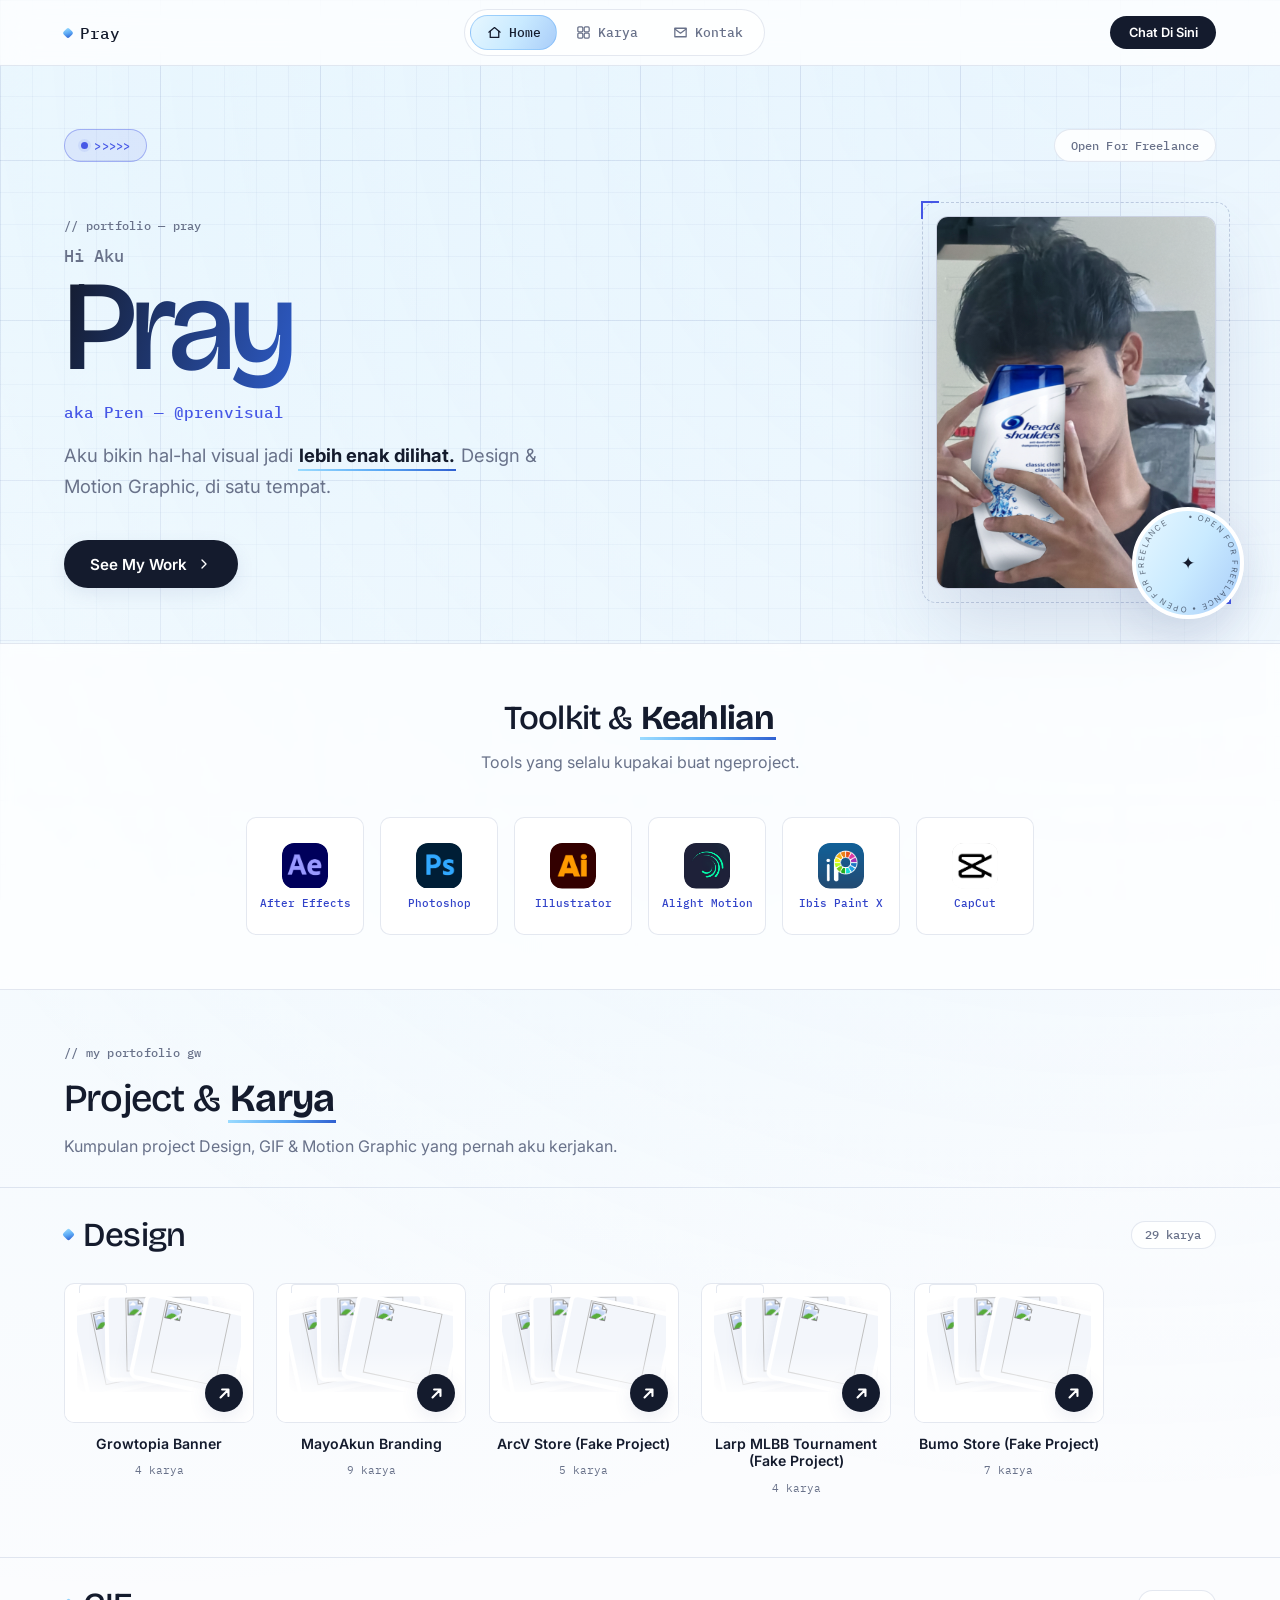
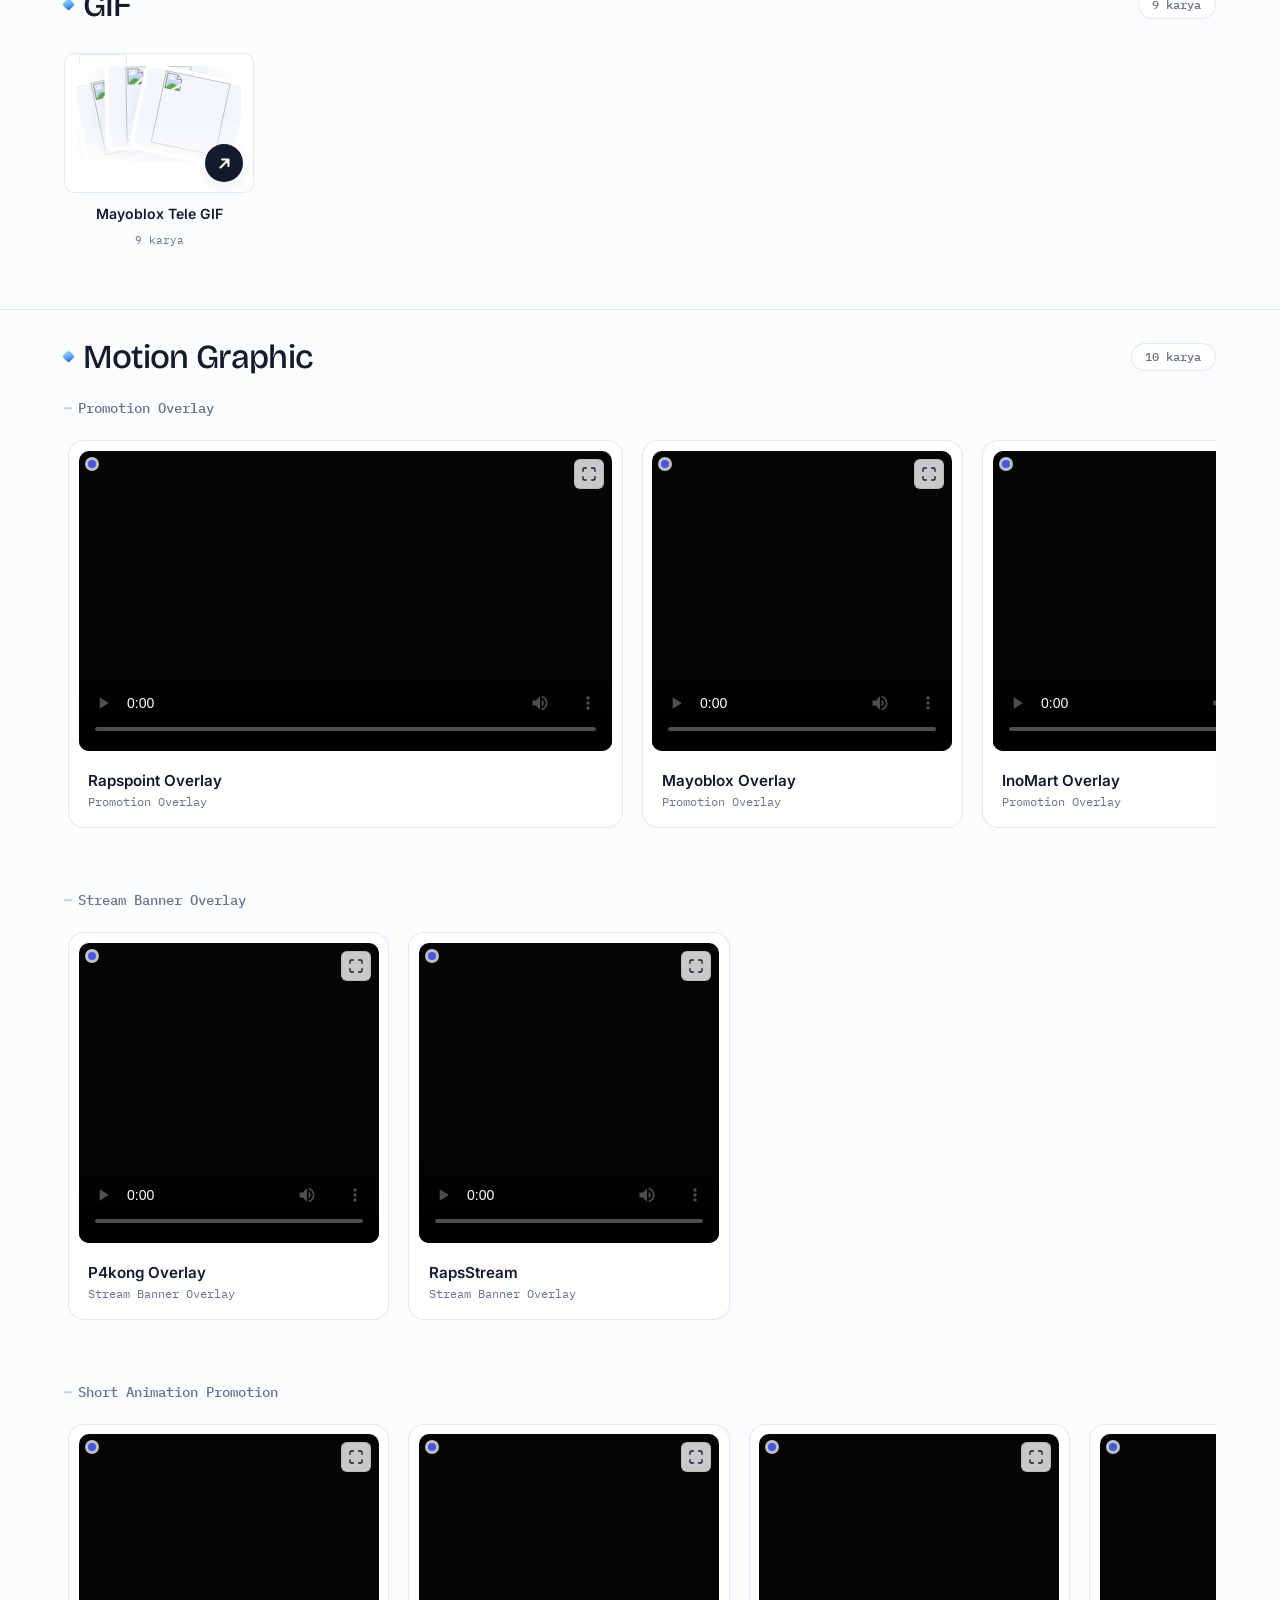
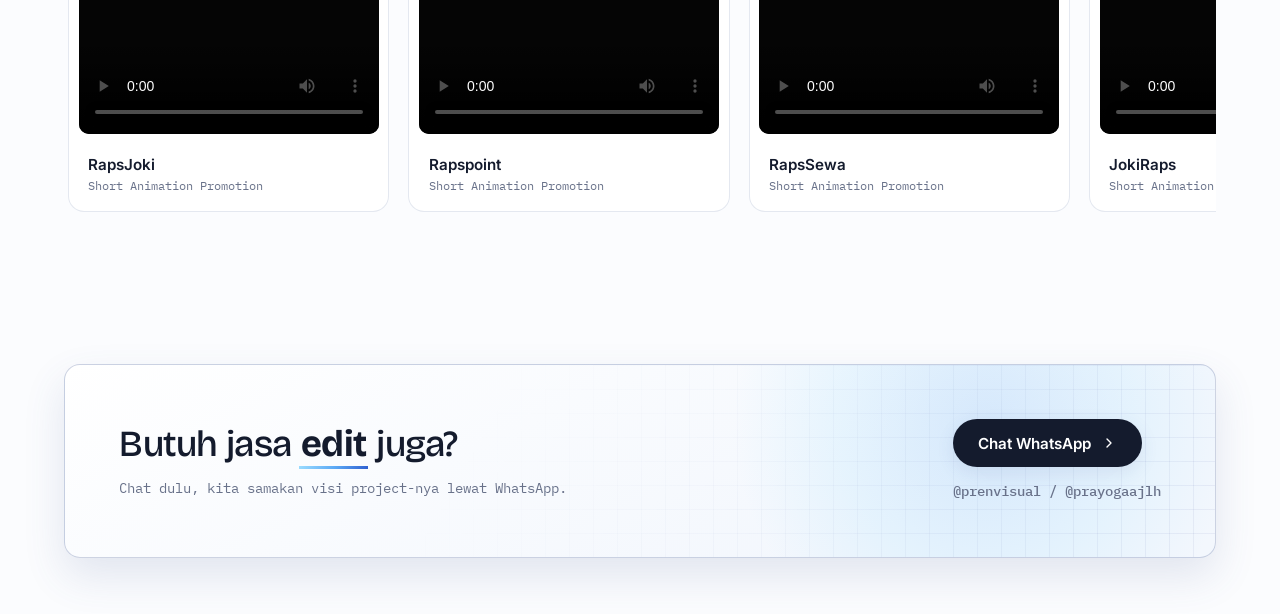
==== commit afea957a: "Add files via upload" ====
--- a/index.html
+++ b/index.html
@@ -125,7 +125,7 @@
     <div class="karya__intro">
       <p class="eyebrow">// my portofolio gw</p>
       <h2>Project &amp; <span class="highlight">Karya</span></h2>
-      <p>Kumpulan project Design & Motion Graphic yang pernah aku kerjakan.</p>
+      <p>Kumpulan project Design, GIF & Motion Graphic yang pernah aku kerjakan.</p>
     </div>
 
     <!-- ============ KATEGORI: DESIGN ============ -->
@@ -179,9 +179,99 @@
       </div>
       <!-- // AKHIR FOLDER 1: Growtopia Banner -->
 
+ <!-- // MULAI FOLDER 2: duplikat folder di atas, lalu ganti semua isinya di sini. -->
+      <div class="store-group">
+        <h3 class="store-group__title">MayoAkun Branding</h3>
+        <!-- // MULAI ISI FOLDER: ganti atau duplikat blok .card di dalam area ini. -->
+        <div class="scroll-row" data-type="image">
+
+          <div class="card">
+            <div class="card__media" style="aspect-ratio: 9 / 16" data-gdrive="https://drive.google.com/file/d/1zNuu4WMx9N9g4nMtNsQNiUepxvZNYfZl/view?usp=drive_link"></div>
+            <div class="card__body">
+              <h3>Grid Feeds</h3>
+              <p>MayoAkun</p>
+            </div>
+
+            
+        </div>
+
+        <div class="card">
+            <div class="card__media" style="aspect-ratio: 9 / 16" data-gdrive="https://drive.google.com/file/d/1P99Fxj5djdGNmlWfXVVKn5t9QOftubZU/view?usp=drive_link"></div>
+            <div class="card__body">
+              <h3>Logo / Profile Picture</h3>
+              <p>MayoAkun</p>
+            </div>
+
+            
+        </div>
+        <div class="card">
+            <div class="card__media" style="aspect-ratio: 9 / 16" data-gdrive="https://drive.google.com/file/d/1HpWN-gUfZHkg53O3fbb_eyCcCa_MuTWj/view?usp=drive_link"></div>
+            <div class="card__body">
+              <h3>Template Akun Feeds 1</h3>
+              <p>MayoAkun</p>
+            </div>
+
+            
+        </div>
+        <div class="card">
+            <div class="card__media" style="aspect-ratio: 9 / 16" data-gdrive="https://drive.google.com/file/d/1Du5GbTvCkSgWnWHUC8iI9EazX5dHv_89/view?usp=drive_link"></div>
+            <div class="card__body">
+              <h3>Template Akun Feeds 2</h3>
+              <p>MayoAkun</p>
+            </div>
+
+            
+        </div>
+        <div class="card">
+            <div class="card__media" style="aspect-ratio: 9 / 16" data-gdrive="https://drive.google.com/file/d/1VZ8juctrVXO6YqnDAtchjkTRo5ghoal0/view?usp=drive_link"></div>
+            <div class="card__body">
+              <h3>Template Testi Story</h3>
+              <p>MayoAkun</p>
+            </div>
+
+
+            </div>
+        <div class="card">
+            <div class="card__media" style="aspect-ratio: 9 / 16" data-gdrive="https://drive.google.com/file/d/11aZQMvyIb2r1K9x8BWWekXNzXn_nSfy3/view?usp=drive_link"></div>
+            <div class="card__body">
+              <h3>Syarat Jual</h3>
+              <p>MayoAkun</p>
+            </div>
+
+
+            </div>
+        <div class="card">
+            <div class="card__media" style="aspect-ratio: 9 / 16" data-gdrive="https://drive.google.com/file/d/1HPMMr6n_dscxUtF0hs04X1sOUCa5X-Ro/view?usp=drive_link"></div>
+            <div class="card__body">
+              <h3>Disclaimer Feeds</h3>
+              <p>MayoAkun</p>
+            </div>
+
+            </div>
+        <div class="card">
+            <div class="card__media" style="aspect-ratio: 9 / 16" data-gdrive="https://drive.google.com/file/d/1LXV-RnN4-cSENbpTDMNiXmlKtn5sJBz9/view?usp=drive_link"></div>
+            <div class="card__body">
+              <h3>Cara Beli</h3>
+              <p>MayoAkun</p>
+            </div>
+            
+            </div>
+        <div class="card">
+            <div class="card__media" style="aspect-ratio: 9 / 16" data-gdrive="https://drive.google.com/file/d/1iAvbr6FW5-S4RlmbVi4DUYlxUkCnGRhG/view?usp=drive_link"></div>
+            <div class="card__body">
+              <h3>QR Payment</h3>
+              <p>MayoAkun</p>
+            </div>
+
+            
+        </div>
+        <!-- // AKHIR ISI FOLDER: folder duplikat -->
+        </div>
+      </div>
+      <!-- // AKHIR FOLDER 2 -->
+
+
       <!-- // MULAI FOLDER 2: ArcV Store -->
-      <!-- // Duplikat seluruh blok FOLDER ini sampai penanda AKHIR FOLDER untuk membuat folder baru. -->
-      <!-- // Ganti judul folder, data-gdrive, nama karya, dan kategorinya di dalam blok ini. -->
       <div class="store-group">
         <h3 class="store-group__title">ArcV Store (Fake Project)</h3>
         <!-- // MULAI ISI FOLDER: duplikat blok .card di bawah ini untuk menambah karya. -->
@@ -237,6 +327,56 @@
         </div>
       </div>
       <!-- // AKHIR FOLDER 2: ArcV Store -->
+
+      <!-- // MULAI FOLDER 2: larp -->
+      <div class="store-group">
+        <h3 class="store-group__title">Larp MLBB Tournament (Fake Project)</h3>
+        <!-- // MULAI ISI FOLDER: duplikat blok .card di bawah ini untuk menambah karya. -->
+        <div class="scroll-row" data-type="image">
+
+          <div class="card">
+            <div class="card__media" style="aspect-ratio: 9 / 16" data-gdrive="https://drive.google.com/file/d/16XpdWaMi1jfG7-bs_kAXSJmiSQWNQMRJ/view?usp=drive_link"></div>
+            <div class="card__body">
+              <h3>Match Day Feeds</h3>
+              <p>Larp MLBB Tournament</p>
+            </div>
+
+            
+        </div>
+
+        <div class="card">
+            <div class="card__media" style="aspect-ratio: 9 / 16" data-gdrive="https://drive.google.com/file/d/1A_gR71vLCdnMhtNxwCHOW8NmqpgE2gfR/view?usp=drive_link"></div>
+            <div class="card__body">
+              <h3>Semifinal Feeds</h3>
+              <p>Larp MLBB Tournament</p>
+            </div>
+
+            
+        </div>
+        <div class="card">
+            <div class="card__media" style="aspect-ratio: 9 / 16" data-gdrive="https://drive.google.com/file/d/1KXgWfhz8T_QM2XBVwLInn_XZNV9FdGDu/view?usp=drive_link"></div>
+            <div class="card__body">
+              <h3>Waiting Scene Stream</h3>
+              <p>Larp MLBB Tournament</p>
+            </div>
+
+            
+        </div>
+        <div class="card">
+            <div class="card__media" style="aspect-ratio: 9 / 16" data-gdrive="https://drive.google.com/file/d/1rzpVCZccLx2rP2xZOay4Ni6nShgTrLsF/view?usp=drive_link"></div>
+            <div class="card__body">
+              <h3>Tournament Overlay</h3>
+              <p>Larp MLBB Tournament</p>
+            </div>
+
+            
+        </div>
+        <!-- // AKHIR ISI FOLDER: ArcV Store -->
+        </div>
+      </div>
+      <!-- // AKHIR FOLDER 2: ArcV Store -->
+
+
 
       <!-- // MULAI FOLDER 3: duplikat folder di atas, lalu ganti semua isinya di sini. -->
       <div class="store-group">
@@ -314,7 +454,106 @@
       
     </section>
 
-    <!-- ============ KATEGORI: MOTION GRAPHIC ============ -->
+        <!-- ============ KATEGORI: GIF ============ -->
+        <section class="category-row" aria-label="Kategori GIF">
+          <div class="category-row__head">
+            <h2>GIF</h2>
+            <p class="category-row__count" data-count-label>0 karya</p>
+          </div>
+
+          <div class="store-group">
+            <h3 class="store-group__title">Mayoblox Tele GIF</h3>
+            <div class="scroll-row" data-type="image"></div>
+            <template id="gifCardTemplate">
+              <!-- // MULAI ISI FOLDER GIF: duplikat blok .card di antara penanda ini untuk menambah karya. -->
+              <div class="card">
+                <!-- // TEMPEL URL VIDEO CLOUDINARY DI DALAM TANDA KUTIP data-webm. -->
+                <div class="card__media" style="aspect-ratio: 1 / 1" data-webm="https://res.cloudinary.com/zrl00ntj/video/upload/v1791018555/GiftGamepassBannerGIF_Copy_357F91E.webm"></div>
+                <div class="card__body">
+                  <h3>PriceList Gamepass Banner</h3>
+                  <p>Mayoblox Tele GIF</p>
+                </div>
+              </div>
+              <!-- // AKHIR ISI FOLDER GIF: kartu duplikat harus tetap di dalam template ini. -->
+
+              <div class="card">
+                <!-- // TEMPEL URL VIDEO CLOUDINARY DI DALAM TANDA KUTIP data-webm. -->
+                <div class="card__media" style="aspect-ratio: 1 / 1" data-webm="https://res.cloudinary.com/zrl00ntj/video/upload/v1791018555/Proyek_Baru_66_F8D4A5D.webm"></div>
+                <div class="card__body">
+                  <h3>Pricelist Banner</h3>
+                  <p>Mayoblox Tele GIF</p>
+                </div>
+              </div>
+
+              <div class="card">
+                <!-- // TEMPEL URL VIDEO CLOUDINARY DI DALAM TANDA KUTIP data-webm. -->
+                <div class="card__media" style="aspect-ratio: 1 / 1" data-webm="https://res.cloudinary.com/zrl00ntj/video/upload/v1791018555/InformationBannerGIF_9987F67.webm"></div>
+                <div class="card__body">
+                  <h3>Information Banner</h3>
+                  <p>Mayoblox Tele GIF</p>
+                </div>
+              </div>
+
+              <div class="card">
+                <!-- // TEMPEL URL VIDEO CLOUDINARY DI DALAM TANDA KUTIP data-webm. -->
+                <div class="card__media" style="aspect-ratio: 1 / 1" data-webm="https://res.cloudinary.com/zrl00ntj/video/upload/v1791018556/MayobloxBannerGIF_23558D4.webm"></div>
+                <div class="card__body">
+                  <h3>Mayoblox Banner</h3>
+                  <p>Mayoblox Tele GIF</p>
+                </div>
+              </div>
+
+              <div class="card">
+                <!-- // TEMPEL URL VIDEO CLOUDINARY DI DALAM TANDA KUTIP data-webm. -->
+                <div class="card__media" style="aspect-ratio: 1 / 1" data-webm="https://res.cloudinary.com/zrl00ntj/video/upload/v1791018557/PembayaranBannerGIF_233E828.webm"></div>
+                <div class="card__body">
+                  <h3>Pembayaran Banner</h3>
+                  <p>Mayoblox Tele GIF</p>
+                </div>
+              </div>
+
+              <div class="card">
+                <!-- // TEMPEL URL VIDEO CLOUDINARY DI DALAM TANDA KUTIP data-webm. -->
+                <div class="card__media" style="aspect-ratio: 1 / 1" data-webm="https://res.cloudinary.com/zrl00ntj/video/upload/v1791018558/TutorialBannerGIF_58773F9.webm"></div>
+                <div class="card__body">
+                  <h3>Tutorial Banner</h3>
+                  <p>Mayoblox Tele GIF</p>
+                </div>
+              </div>
+
+              <div class="card">
+                <!-- // TEMPEL URL VIDEO CLOUDINARY DI DALAM TANDA KUTIP data-webm. -->
+                <div class="card__media" style="aspect-ratio: 1 / 1" data-webm="https://res.cloudinary.com/zrl00ntj/video/upload/v1791020797/MayobloxPP_439D8DF.webm"></div>
+                <div class="card__body">
+                  <h3>Mayoblox Profile Picture</h3>
+                  <p>Mayoblox Tele GIF</p>
+                </div>
+              </div>
+
+              <div class="card">
+                <!-- // TEMPEL URL VIDEO CLOUDINARY DI DALAM TANDA KUTIP data-webm. -->
+                <div class="card__media" style="aspect-ratio: 1 / 1" data-webm="https://res.cloudinary.com/zrl00ntj/video/upload/v1791020798/MayoPassPP_3A2DCFC.webm"></div>
+                <div class="card__body">
+                  <h3>Mayopass Profile Picture</h3>
+                  <p>Mayoblox Tele GIF</p>
+                </div>
+              </div>
+
+              <div class="card">
+                <!-- // TEMPEL URL VIDEO CLOUDINARY DI DALAM TANDA KUTIP data-webm. -->
+                <div class="card__media" style="aspect-ratio: 1 / 1" data-webm="https://res.cloudinary.com/zrl00ntj/video/upload/v1791020798/MayobloxCSPP_31B2435.webm"></div>
+                <div class="card__body">
+                  <h3>Mayoblox CS Profile Picture</h3>
+                  <p>Mayoblox Tele GIF</p>
+                </div>
+              </div>
+
+
+            </template>
+          </div>
+        </section>
+
+        <!-- ============ KATEGORI: MOTION GRAPHIC ============ -->
     <section class="category-row" aria-label="Kategori Motion Graphic">
       <div class="category-row__head">
         <div>
@@ -495,6 +734,12 @@
     function isCloudinaryVideo(url) {
       return /res\.cloudinary\.com\/.+\/video\/upload\//i.test(url)
           || /\.(mp4|webm|mov|m4v)(\?.*)?$/i.test(url);
+    }
+
+    function toCloudinaryPoster(url) {
+      return url
+        .replace("/video/upload/", "/video/upload/so_0,w_800,q_auto/")
+        .replace(/\.(mp4|webm|mov|m4v)(\?.*)?$/i, ".jpg");
     }
 
     // Ambil dimensi asli file dari Drive lalu set jadi aspect-ratio.
@@ -587,6 +832,7 @@
         if (isCloudinaryVideo(link)) {
           const video = document.createElement("video");
           video.src = link;
+          video.poster = toCloudinaryPoster(link);
           video.controls = true;
           video.playsInline = true;
           video.preload = "metadata";
@@ -642,6 +888,51 @@
         applyImageRatio(media, img);
         applyAutoRatio(media, id);
       }
+    });
+
+    const gifCardTemplate = document.getElementById("gifCardTemplate");
+    const gifScrollRow = document.querySelector('.category-row[aria-label="Kategori GIF"] .scroll-row');
+    if (gifCardTemplate && gifScrollRow) {
+      Array.from(gifCardTemplate.content.querySelectorAll(".card")).forEach(card => {
+        const media = card.querySelector(".card__media[data-webm]");
+        const src = media?.dataset.webm?.trim();
+        if (!src || src === "PASTE_CLOUDINARY_VIDEO_URL_HERE") return;
+        gifScrollRow.appendChild(card.cloneNode(true));
+      });
+    }
+
+    const gifVideoObserver = "IntersectionObserver" in window
+      ? new IntersectionObserver(entries => {
+          entries.forEach(entry => {
+            if (entry.isIntersecting) entry.target.play().catch(() => {});
+            else entry.target.pause();
+          });
+        }, { threshold: 0.1 })
+      : null;
+
+    document.querySelectorAll(".card__media[data-webm]").forEach(media => {
+      const src = media.dataset.webm;
+      if (!src || src === "PASTE_CLOUDINARY_VIDEO_URL_HERE") return;
+
+      const video = document.createElement("video");
+      video.autoplay = true;
+      video.muted = true;
+      video.loop = true;
+      video.playsInline = true;
+      video.preload = "none";
+      video.addEventListener("loadedmetadata", () => {
+        if (video.videoWidth && video.videoHeight) {
+          media.style.aspectRatio = `${video.videoWidth} / ${video.videoHeight}`;
+          markPortrait(media);
+        }
+      });
+      media.classList.add("is-native-video");
+      media.appendChild(video);
+      addFullscreenButton(media);
+      video.src = src;
+      if (/res\.cloudinary\.com/i.test(src)) video.poster = toCloudinaryPoster(src);
+      if (gifVideoObserver) gifVideoObserver.observe(video);
+      else video.play().catch(() => {});
     });
 
     document.querySelectorAll(".category-row").forEach(section => {
@@ -745,70 +1036,18 @@
     })();
   </script>
 
-  <!-- ==================== FOLDER DESIGN ==================== -->
+  <!-- ==================== FOLDER DESIGN + GIF ==================== -->
   <script>
-    (function setupDesignFolders() {
-      const category = document.querySelector('.category-row[aria-label="Kategori Design"]');
-      if (!category) return;
-
-      const head = category.querySelector(".category-row__head");
-      const groups = Array.from(category.querySelectorAll(":scope > .store-group"));
+    (function setupPortfolioFolders() {
+      const categories = Array.from(document.querySelectorAll(
+        '.category-row[aria-label="Kategori Design"], .category-row[aria-label="Kategori GIF"]'
+      ));
       const modal = document.getElementById("designFolderModal");
       const modalGrid = document.getElementById("designFolderModalGrid");
       const modalTitle = document.getElementById("designFolderModalTitle");
       const modalClose = document.getElementById("designFolderModalClose");
 
-      if (!head || !groups.length || !modal || !modalGrid || !modalClose) return;
-
-      const folderRow = document.createElement("div");
-      folderRow.className = "folder-row folder-row--design";
-
-      groups.forEach(group => {
-        const scrollRow = group.querySelector(".scroll-row");
-        if (!scrollRow) return;
-
-        const folder = document.createElement("button");
-        folder.type = "button";
-        folder.className = "folder folder--design";
-        folder.innerHTML = `
-          <span class="folder__icon folder__icon--design" aria-hidden="true">
-            <span class="folder__preview"></span>
-            <span class="folder__glass-front"></span>
-            <span class="folder__arrow">
-              <svg viewBox="0 0 24 24" fill="none">
-                <path d="M7 17 17 7M9 7h8v8" stroke="currentColor" stroke-width="2.7" stroke-linecap="round" stroke-linejoin="round"/>
-              </svg>
-            </span>
-          </span>
-          <span class="folder__label"></span>
-          <span class="folder__count"></span>
-        `;
-
-        folder.querySelector(".folder__label").textContent =
-          group.querySelector(".store-group__title")?.textContent || "Design";
-        folder.querySelector(".folder__count").textContent =
-          `${group.querySelectorAll(".card").length} karya`;
-
-        const preview = folder.querySelector(".folder__preview");
-        Array.from(group.querySelectorAll(".card__media img"))
-          .map(img => img.currentSrc || img.src)
-          .filter(Boolean)
-          .slice(0, 3)
-          .forEach((src, index) => {
-            const image = document.createElement("img");
-            image.src = src;
-            image.alt = "";
-            image.loading = "lazy";
-            image.className = `folder__preview-image folder__preview-image--${index + 1}`;
-            preview.appendChild(image);
-          });
-
-        folder.addEventListener("click", () => openFolder(group, scrollRow));
-        folderRow.appendChild(folder);
-        group.classList.add("store-group--design-hidden");
-      });
-
-      head.insertAdjacentElement("afterend", folderRow);
+      if (!categories.length || !modal || !modalGrid || !modalClose) return;
 
       let isOpen = false;
       let activeGroup = null;
@@ -816,6 +1055,10 @@
       function openFolder(group, scrollRow) {
         modalTitle.textContent =
           group.querySelector(".store-group__title")?.textContent || "Design";
+        modal.classList.toggle(
+          "is-gif-folder",
+          group.closest('.category-row[aria-label="Kategori GIF"]') !== null
+        );
         Array.from(scrollRow.children).forEach(card => modalGrid.appendChild(card));
         modal.classList.add("is-open");
         modal.setAttribute("aria-hidden", "false");
@@ -828,6 +1071,7 @@
         if (!isOpen) return;
         Array.from(modalGrid.children).forEach(card => activeGroup.scrollRow.appendChild(card));
         modal.classList.remove("is-open");
+        modal.classList.remove("is-gif-folder");
         modal.setAttribute("aria-hidden", "true");
         document.body.style.overflow = "";
         activeGroup = null;
@@ -841,6 +1085,67 @@
       document.addEventListener("keydown", event => {
         if (event.key === "Escape" && isOpen) closeFolder();
       });
+
+      categories.forEach(category => {
+        const head = category.querySelector(".category-row__head");
+        const groups = Array.from(category.querySelectorAll(":scope > .store-group"));
+        if (!head || !groups.length) return;
+
+        const folderRow = document.createElement("div");
+        folderRow.className = "folder-row folder-row--design";
+
+        groups.forEach(group => {
+          const scrollRow = group.querySelector(".scroll-row");
+          if (!scrollRow) return;
+
+          const folder = document.createElement("button");
+          folder.type = "button";
+          folder.className = "folder folder--design";
+          folder.innerHTML = `
+            <span class="folder__icon folder__icon--design" aria-hidden="true">
+              <span class="folder__preview"></span>
+              <span class="folder__glass-front"></span>
+              <span class="folder__arrow">
+                <svg viewBox="0 0 24 24" fill="none">
+                  <path d="M7 17 17 7M9 7h8v8" stroke="currentColor" stroke-width="2.7" stroke-linecap="round" stroke-linejoin="round"/>
+                </svg>
+              </span>
+            </span>
+            <span class="folder__label"></span>
+            <span class="folder__count"></span>
+          `;
+
+          folder.querySelector(".folder__label").textContent =
+            group.querySelector(".store-group__title")?.textContent || "Design";
+          folder.querySelector(".folder__count").textContent =
+            `${group.querySelectorAll(".card").length} karya`;
+
+          const preview = folder.querySelector(".folder__preview");
+          Array.from(group.querySelectorAll(".card__media"))
+            .map(media => {
+              const image = media.querySelector("img");
+              const video = media.querySelector("video");
+              return image ? image.currentSrc || image.src : video?.poster;
+            })
+            .filter(Boolean)
+            .slice(0, 3)
+            .forEach((src, index) => {
+              const image = document.createElement("img");
+              image.src = src;
+              image.alt = "";
+              image.loading = "lazy";
+              image.className = `folder__preview-image folder__preview-image--${index + 1}`;
+              preview.appendChild(image);
+            });
+
+          folder.addEventListener("click", () => openFolder(group, scrollRow));
+          folderRow.appendChild(folder);
+          group.classList.add("store-group--design-hidden");
+        });
+
+        head.insertAdjacentElement("afterend", folderRow);
+      });
+
     })();
   </script>
 </body>
--- a/style.css
+++ b/style.css
@@ -902,10 +902,19 @@
 
 .folder-modal__grid {
   flex: 1 1 auto; overflow-y: auto; padding: 1.5rem;
-  display: grid; grid-template-columns: repeat(auto-fill, minmax(220px, 1fr)); gap: 1.2rem; align-items: start;
+  display: grid; grid-template-columns: repeat(auto-fill, minmax(220px, 1fr)); grid-auto-rows: max-content;
+  gap: 1.2rem; align-content: start; align-items: start;
 }
 .folder-modal__grid .card { width: 100%; max-width: 100%; }
 .folder-modal__grid .card__media { width: 100%; height: auto; }
+
+@media (min-width: 820px) {
+  .folder-modal.is-gif-folder .folder-modal__grid {
+    grid-template-columns: minmax(0, 1fr);
+    justify-items: center;
+  }
+  .folder-modal.is-gif-folder .folder-modal__grid .card { width: min(960px, 100%); }
+}
 
 /* Hover-transform hanya untuk perangkat yang benar-benar punya hover (mouse).
    Di layar sentuh, transform ini bisa "nyangkut" habis tap dan bikin kartu
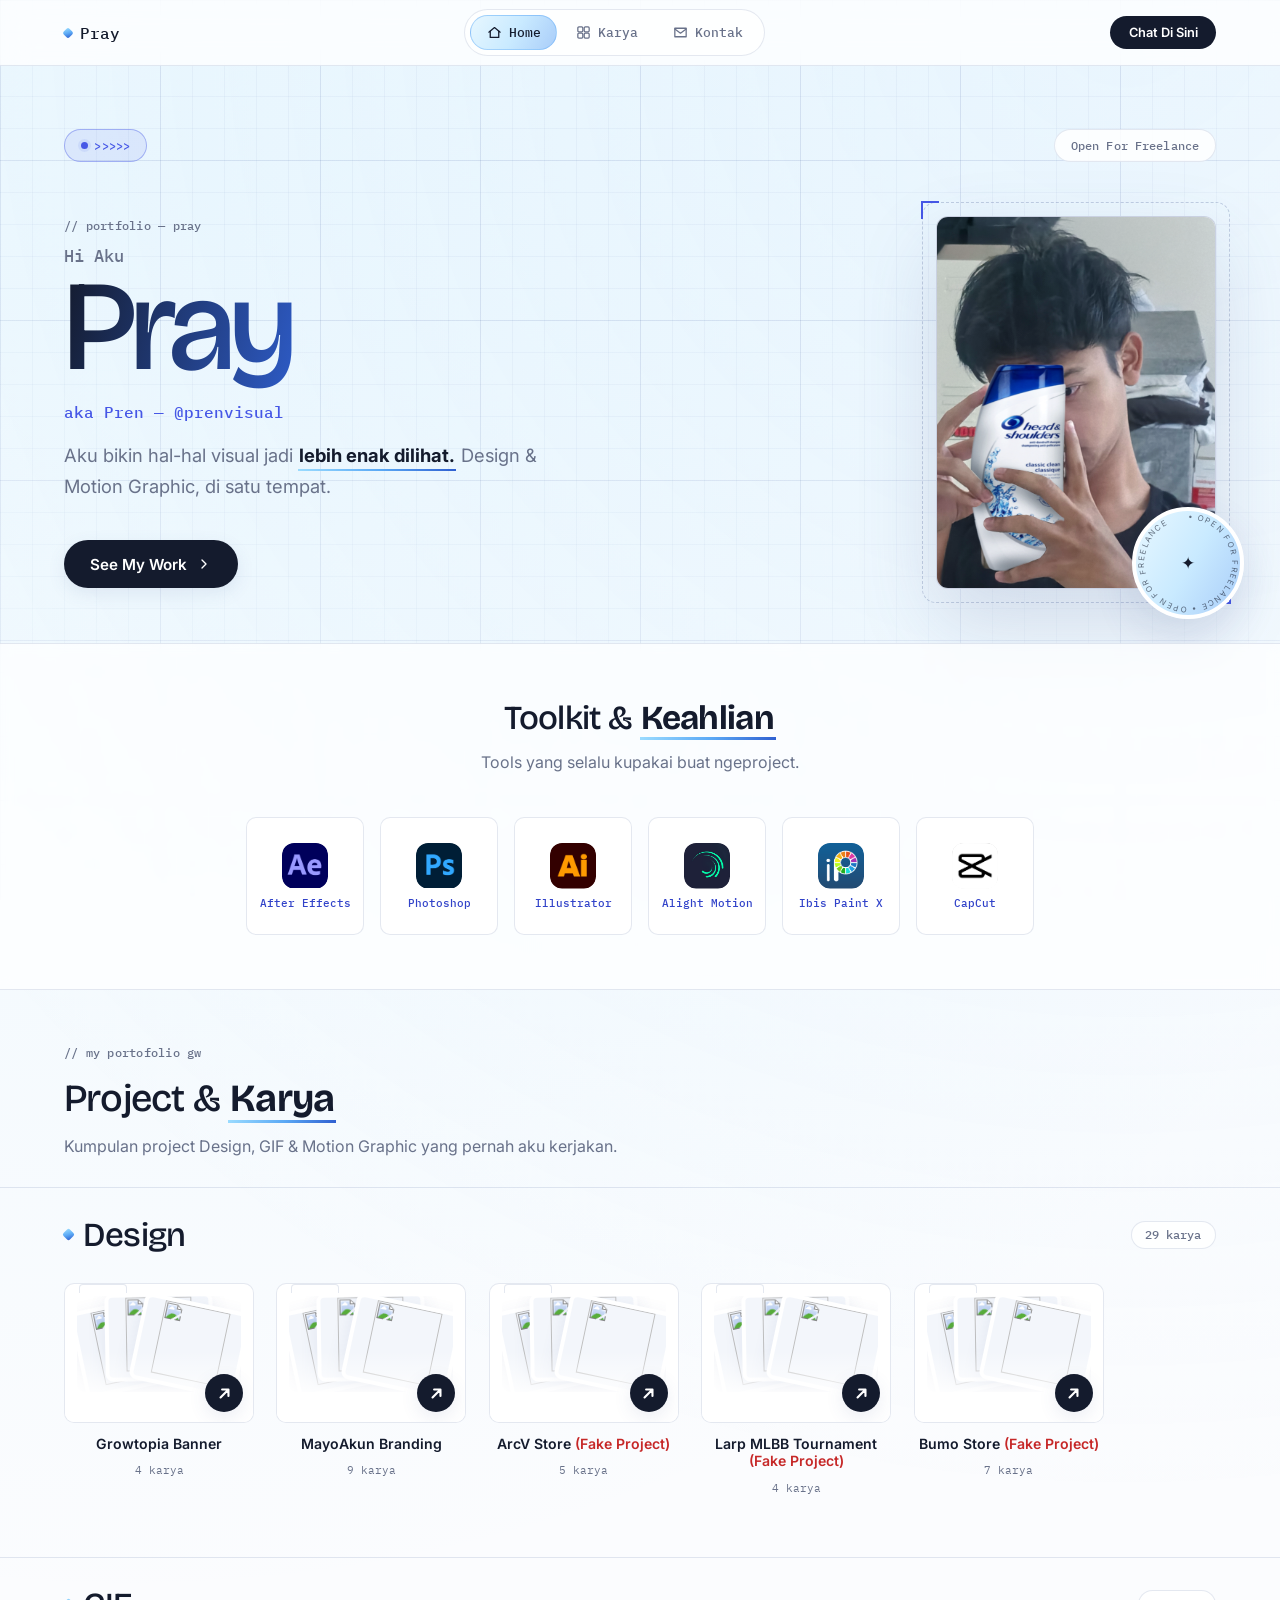
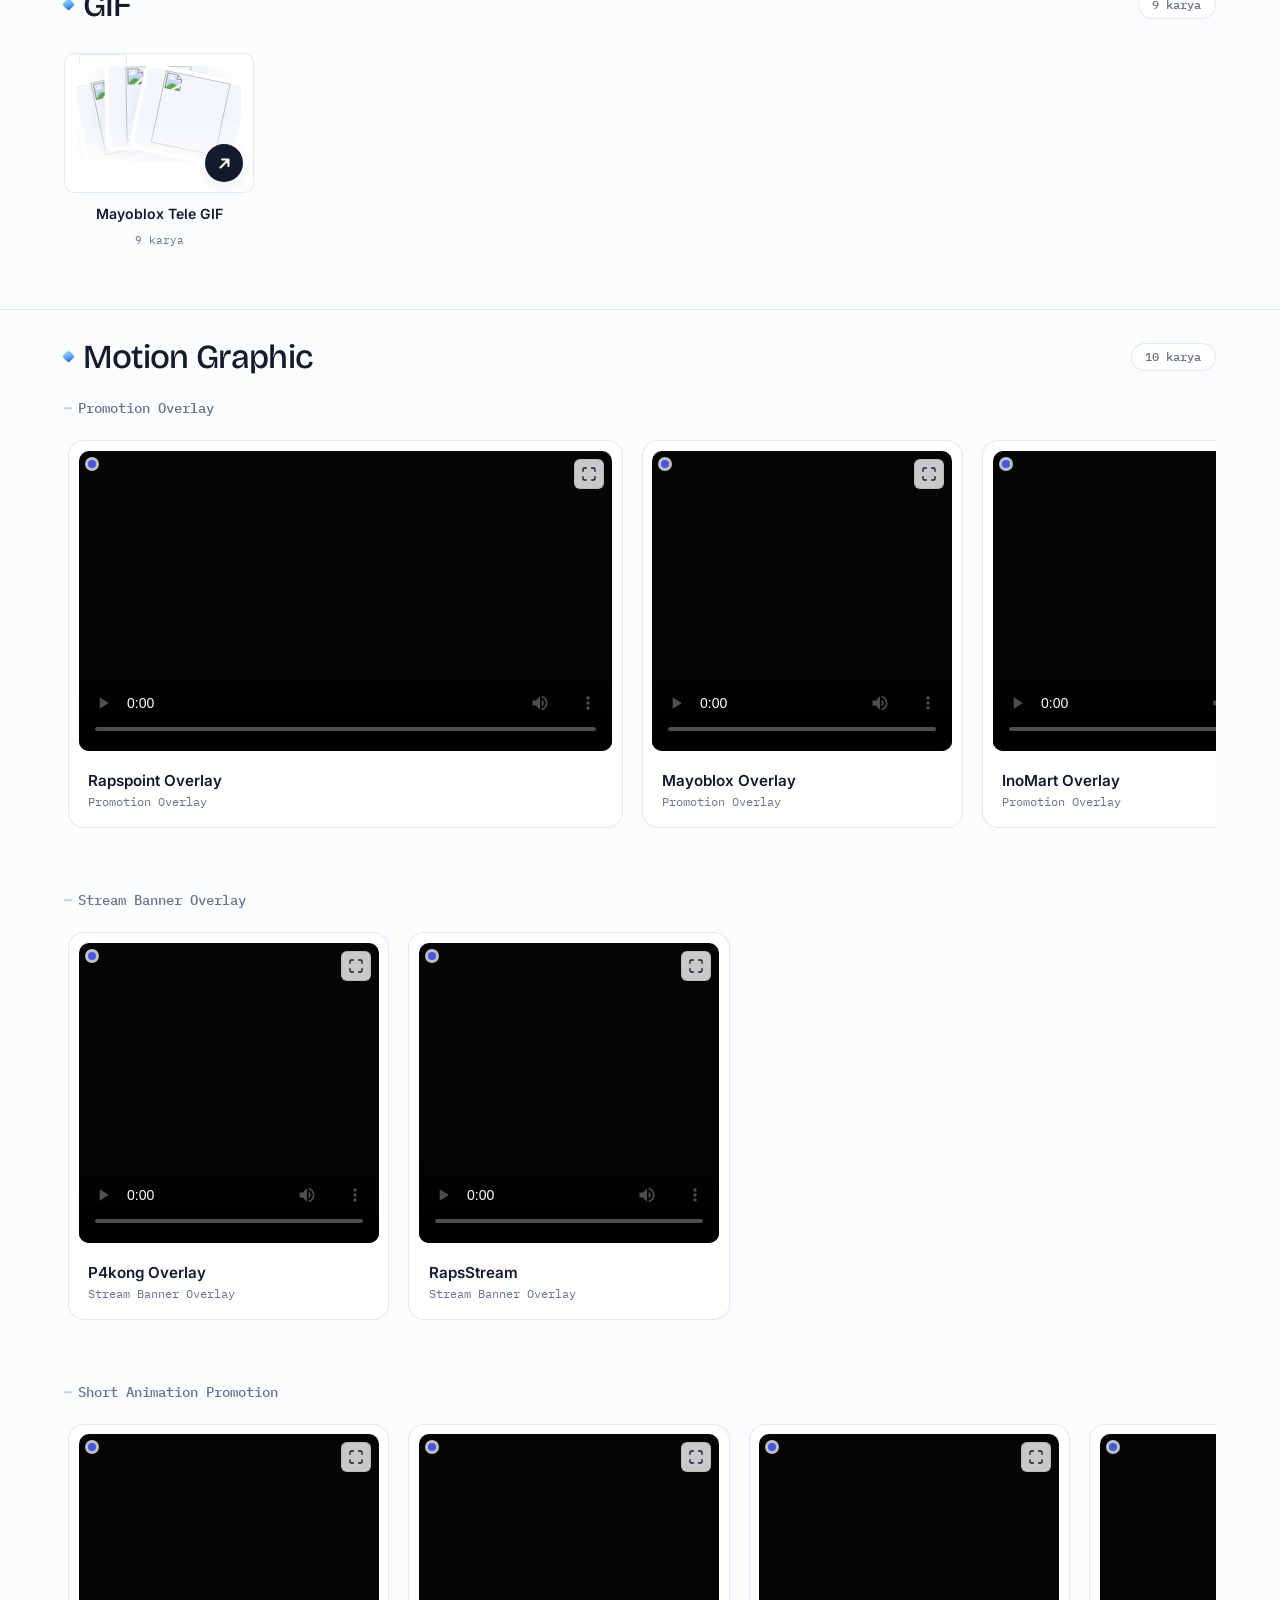
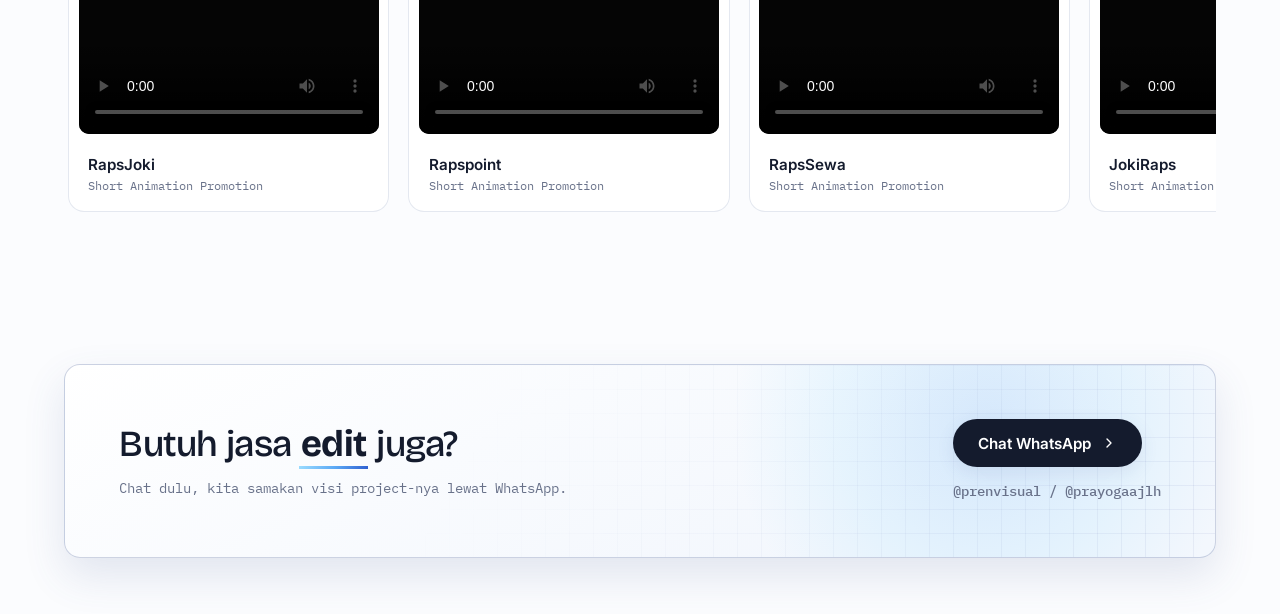
==== commit a972829c: "Add files via upload" ====
--- a/index.html
+++ b/index.html
@@ -1052,9 +1052,29 @@
       let isOpen = false;
       let activeGroup = null;
 
+      function setProjectTitle(element, title) {
+        const fakeProjectText = "(Fake Project)";
+        const suffixIndex = title.indexOf(fakeProjectText);
+        if (suffixIndex === -1) {
+          element.textContent = title;
+          return;
+        }
+
+        const fakeProjectLabel = document.createElement("span");
+        fakeProjectLabel.className = "fake-project-label";
+        fakeProjectLabel.textContent = fakeProjectText;
+        element.replaceChildren(
+          document.createTextNode(title.slice(0, suffixIndex)),
+          fakeProjectLabel,
+          document.createTextNode(title.slice(suffixIndex + fakeProjectText.length))
+        );
+      }
+
       function openFolder(group, scrollRow) {
-        modalTitle.textContent =
-          group.querySelector(".store-group__title")?.textContent || "Design";
+        setProjectTitle(
+          modalTitle,
+          group.querySelector(".store-group__title")?.textContent || "Design"
+        );
         modal.classList.toggle(
           "is-gif-folder",
           group.closest('.category-row[aria-label="Kategori GIF"]') !== null
@@ -1115,8 +1135,10 @@
             <span class="folder__count"></span>
           `;
 
-          folder.querySelector(".folder__label").textContent =
-            group.querySelector(".store-group__title")?.textContent || "Design";
+          setProjectTitle(
+            folder.querySelector(".folder__label"),
+            group.querySelector(".store-group__title")?.textContent || "Design"
+          );
           folder.querySelector(".folder__count").textContent =
             `${group.querySelectorAll(".card").length} karya`;
 
--- a/style.css
+++ b/style.css
@@ -867,6 +867,7 @@
 
 .folder--design .folder__label { max-width: 190px; font-size: 0.88rem; font-weight: 600; line-height: 1.25; text-align: center; color: var(--ink); }
 .folder--design .folder__count { font-family: var(--font-mono); font-size: 0.7rem; color: var(--ink-dim); }
+.fake-project-label { color: #c62828; }
 
 .folder-modal {
   position: fixed; inset: 0; z-index: 200;
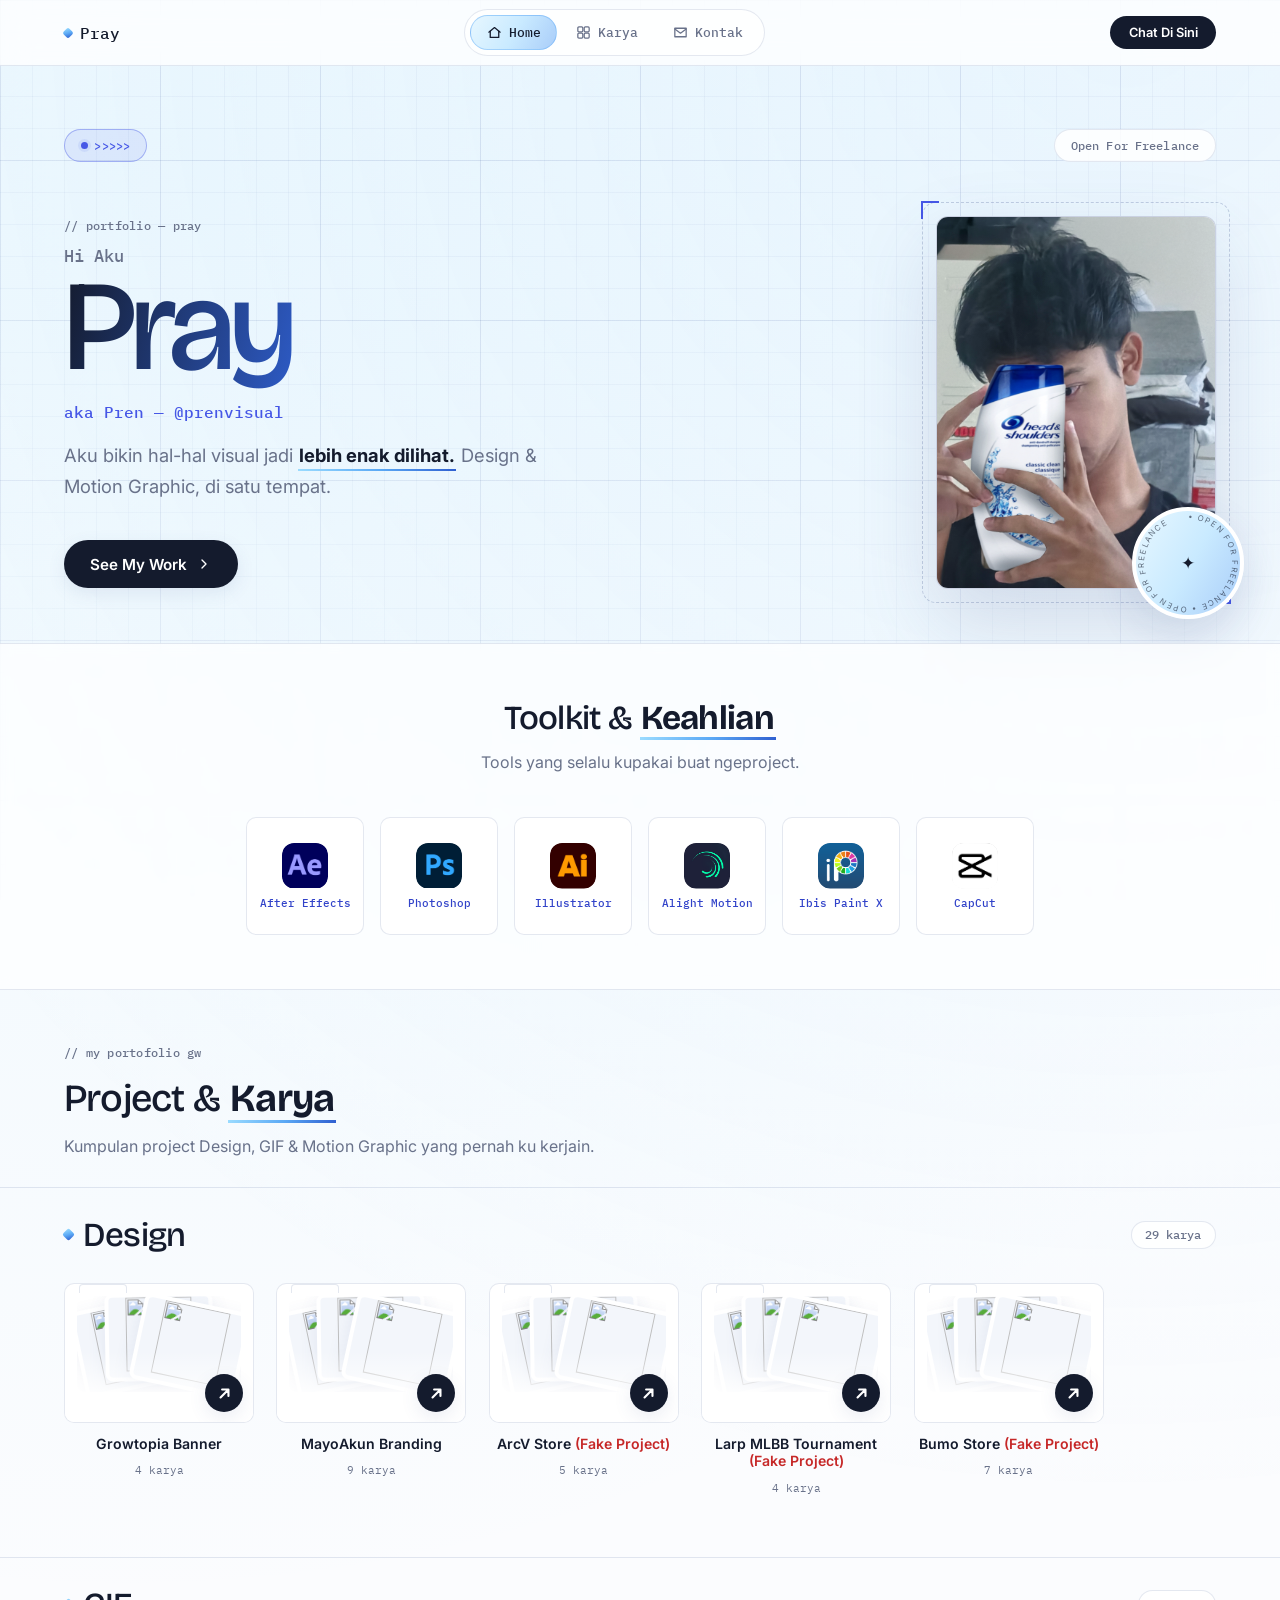
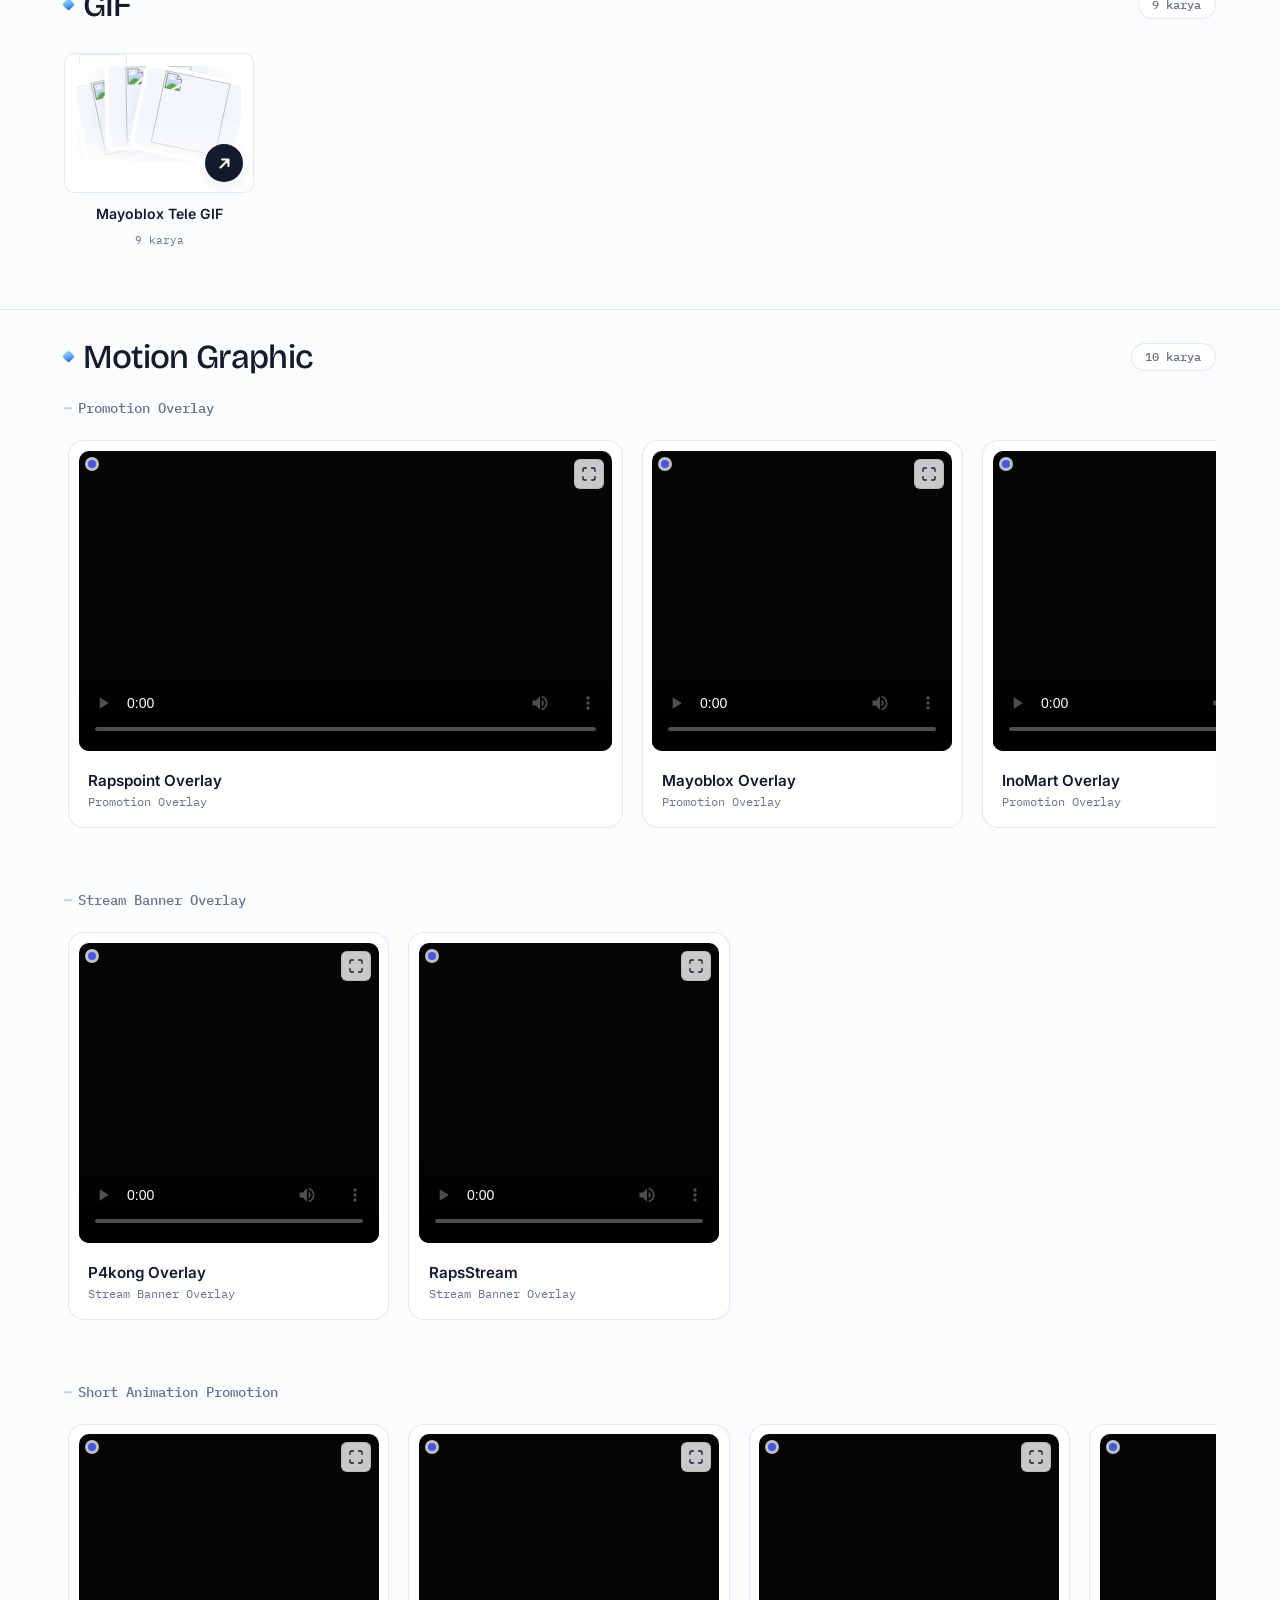
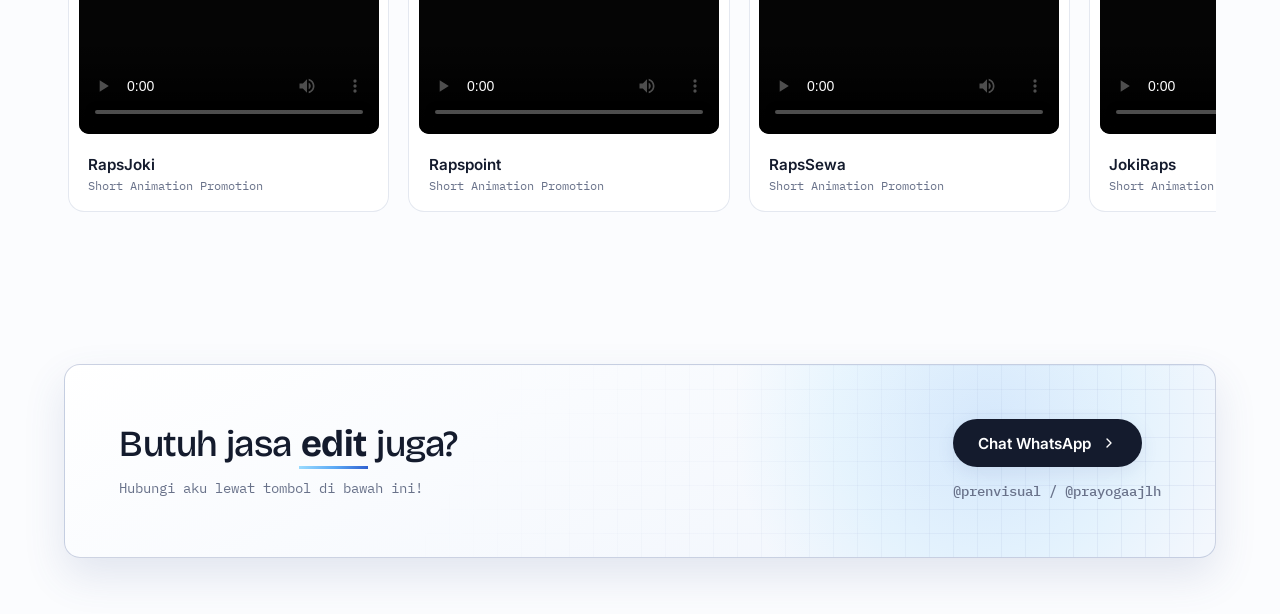
==== commit d1f1672f: "Add files via upload" ====
--- a/index.html
+++ b/index.html
@@ -125,7 +125,7 @@
     <div class="karya__intro">
       <p class="eyebrow">// my portofolio gw</p>
       <h2>Project &amp; <span class="highlight">Karya</span></h2>
-      <p>Kumpulan project Design, GIF & Motion Graphic yang pernah aku kerjakan.</p>
+      <p>Kumpulan project Design, GIF & Motion Graphic yang pernah ku kerjain.</p>
     </div>
 
     <!-- ============ KATEGORI: DESIGN ============ -->
@@ -686,7 +686,7 @@
     <div class="footer__banner glasscard">
       <div class="footer__banner-text">
         <h2>Butuh jasa <span class="highlight">edit</span> juga?</h2>
-        <p>Chat dulu, kita samakan visi project-nya lewat WhatsApp.</p>
+        <p>Hubungi aku lewat tombol di bawah ini!</p>
       </div>
       <div class="footer__banner-action">
         <a class="scroll-tag" href="https://wa.me/6281234567890?text=Halo%20Pray%2C%20aku%20mau%20diskusi%20project" target="_blank" rel="noopener">
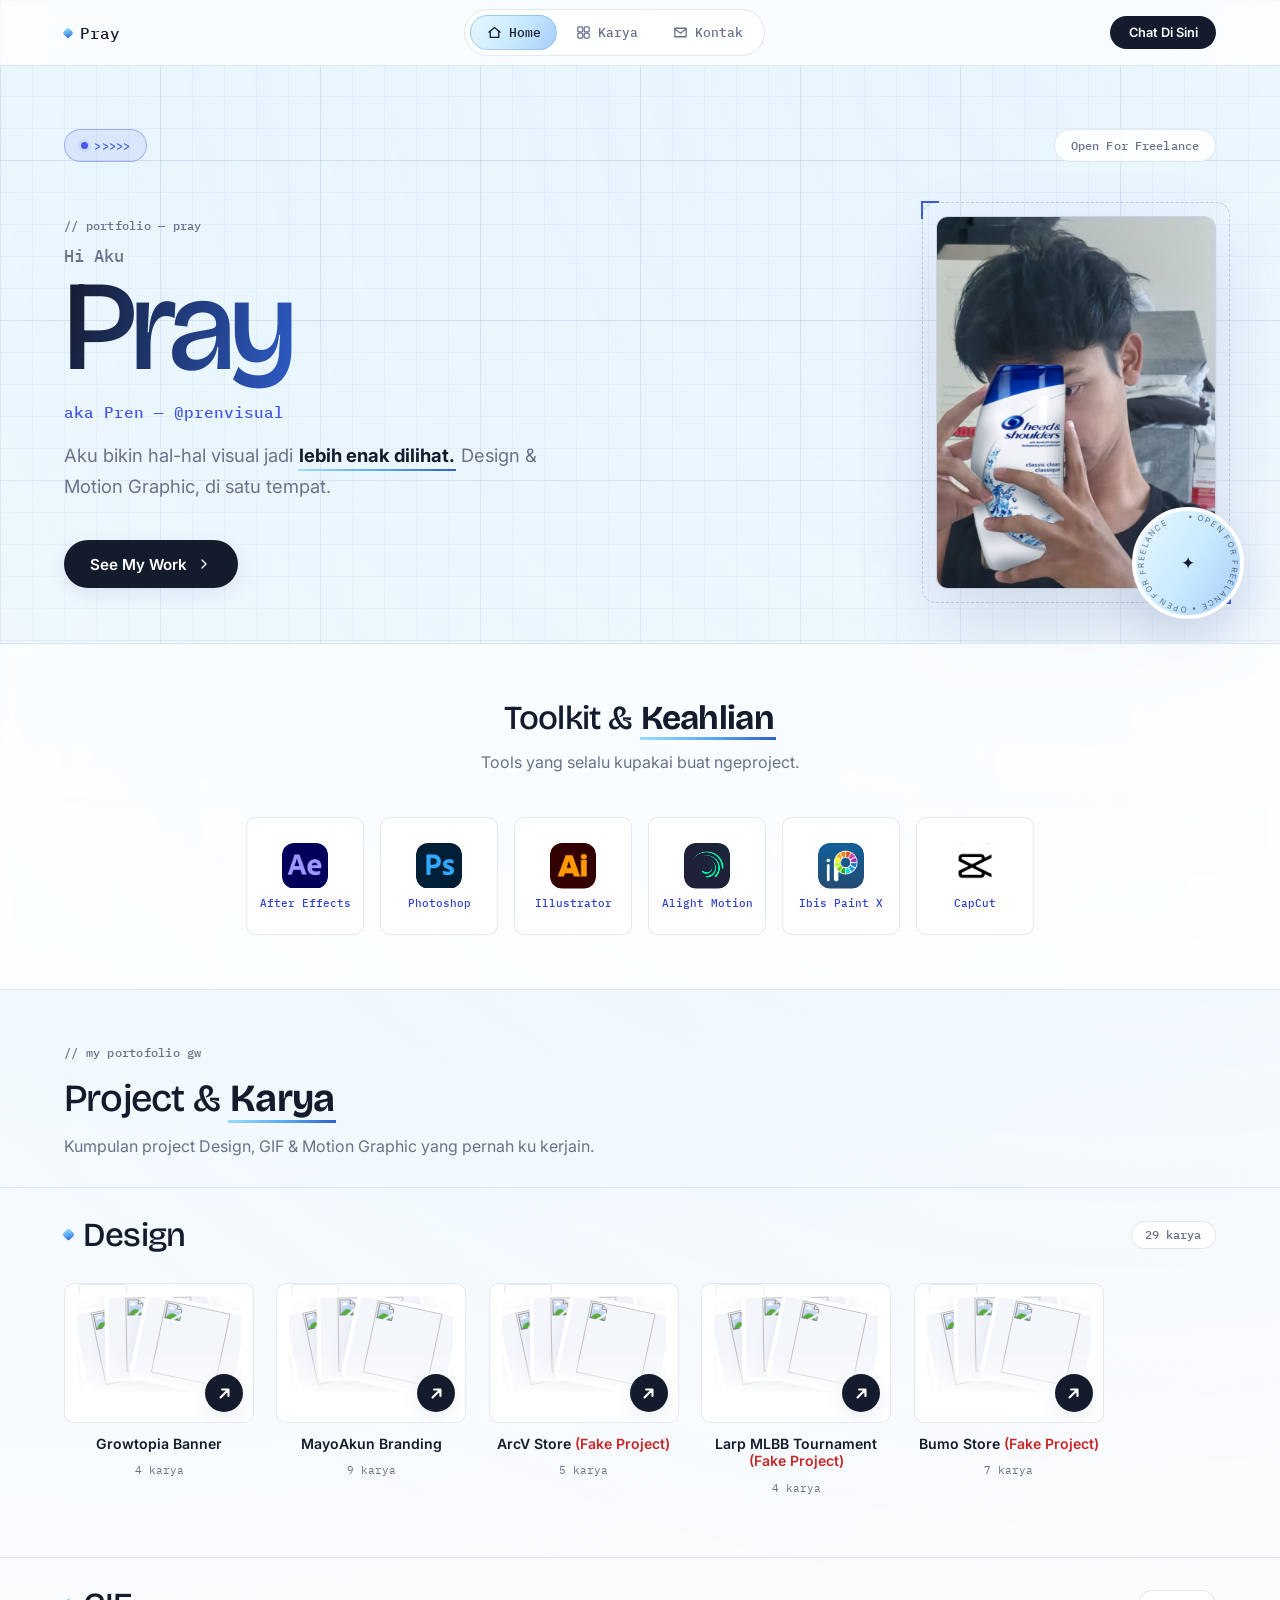
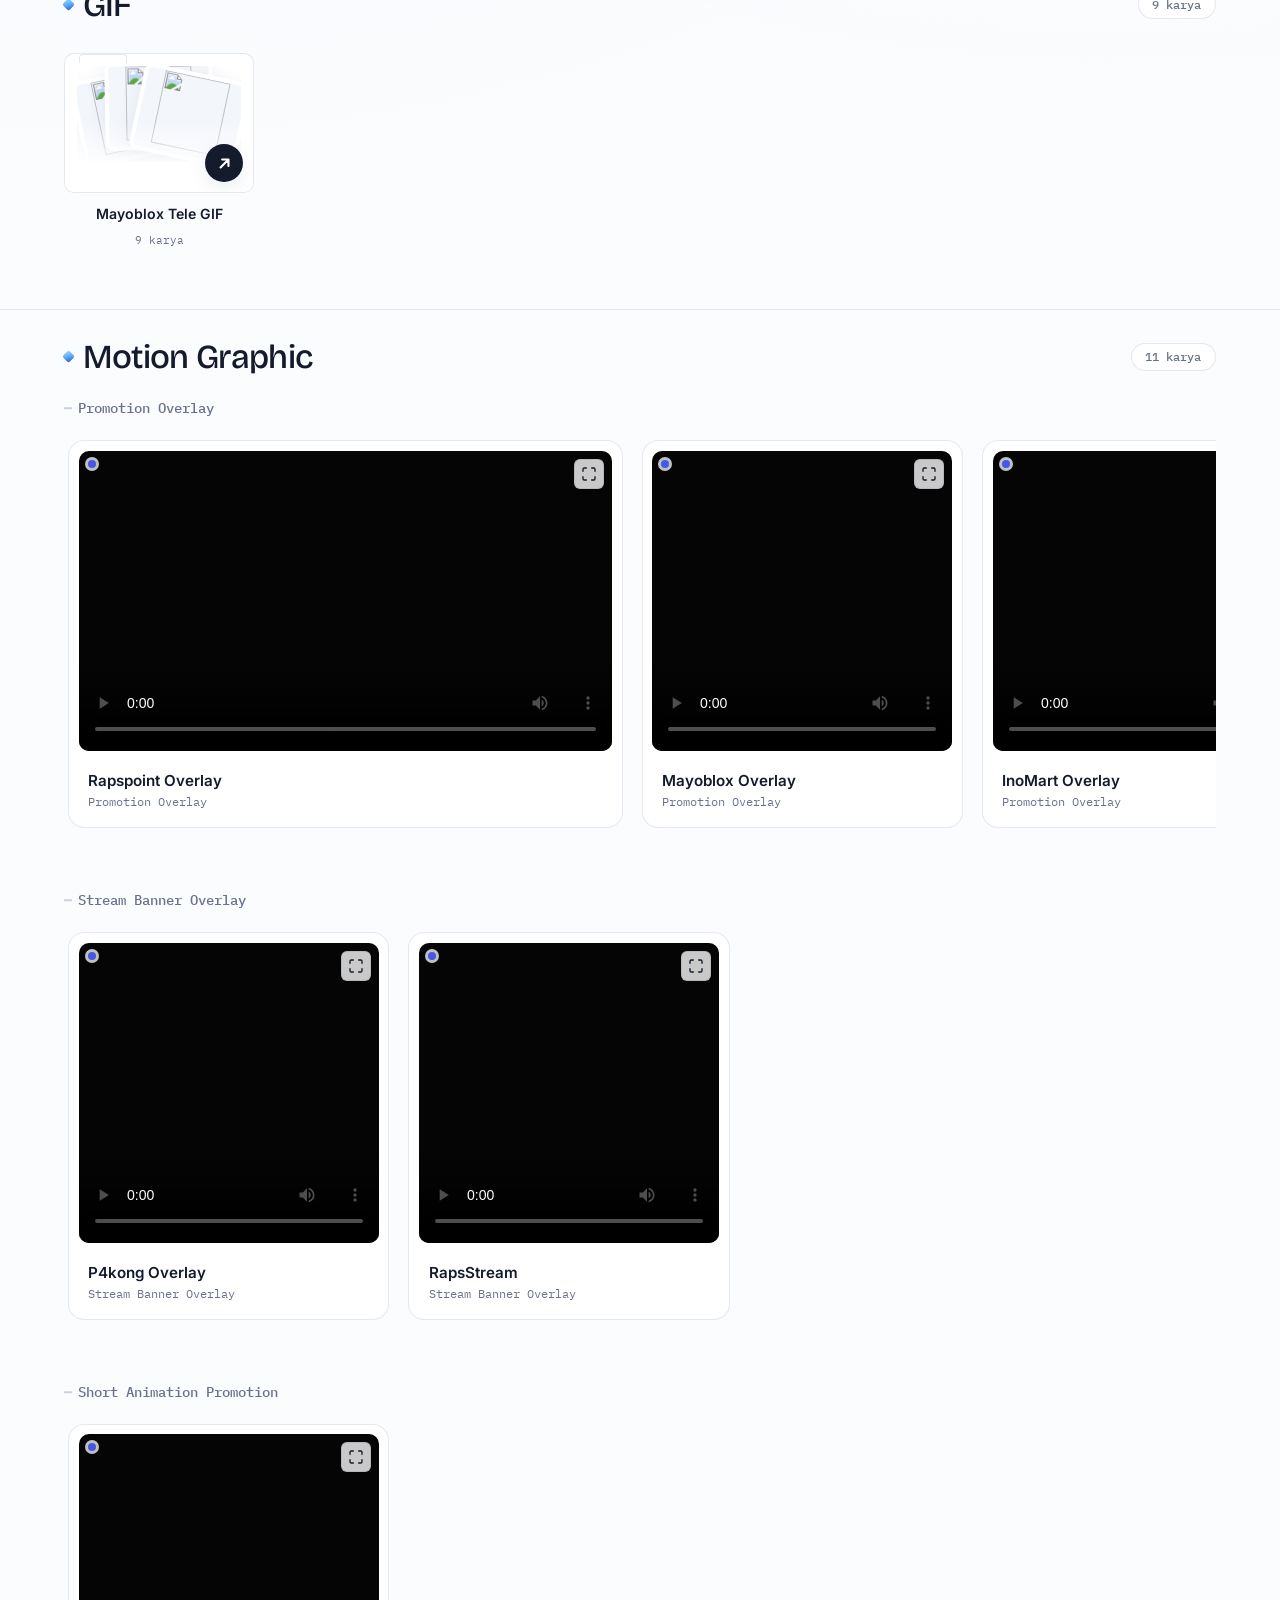
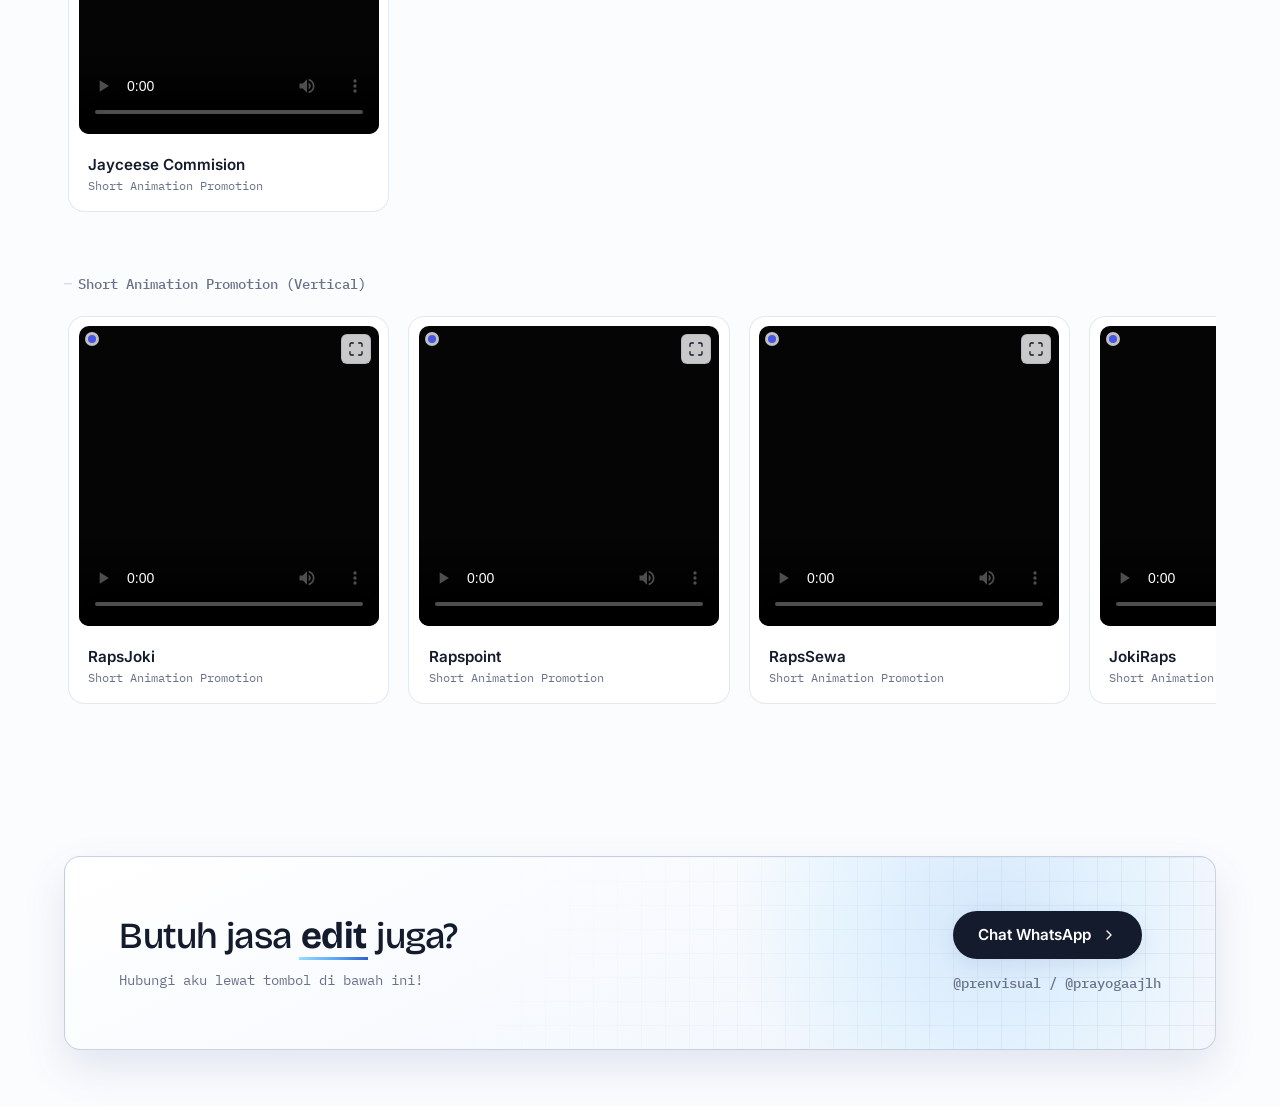
==== commit 6b842d1b: "Update index.html" ====
--- a/index.html
+++ b/index.html
@@ -627,6 +627,23 @@
 
       <div class="store-group">
         <h3 class="store-group__title">Short Animation Promotion</h3>
+        <div class="scroll-row" data-type="video">
+
+          <div class="card">
+            <div class="card__media" style="aspect-ratio: 1 / 1" data-gdrive="https://res.cloudinary.com/zrl00ntj/video/upload/v1787483411/GrowclassXP4kong_BG_D7D23E8.mp4"></div>
+            <div class="card__body">
+              <h3>Jayceese Commision</h3>
+              <p>Short Animation Promotion</p>
+            </div>
+          </div>
+
+        </div>
+      </div>
+
+
+      
+      <div class="store-group">
+        <h3 class="store-group__title">Short Animation Promotion (Vertical)</h3>
         <div class="scroll-row" data-type="video">
 
           <div class="card">
@@ -1171,4 +1188,4 @@
     })();
   </script>
 </body>
-</html>+</html>
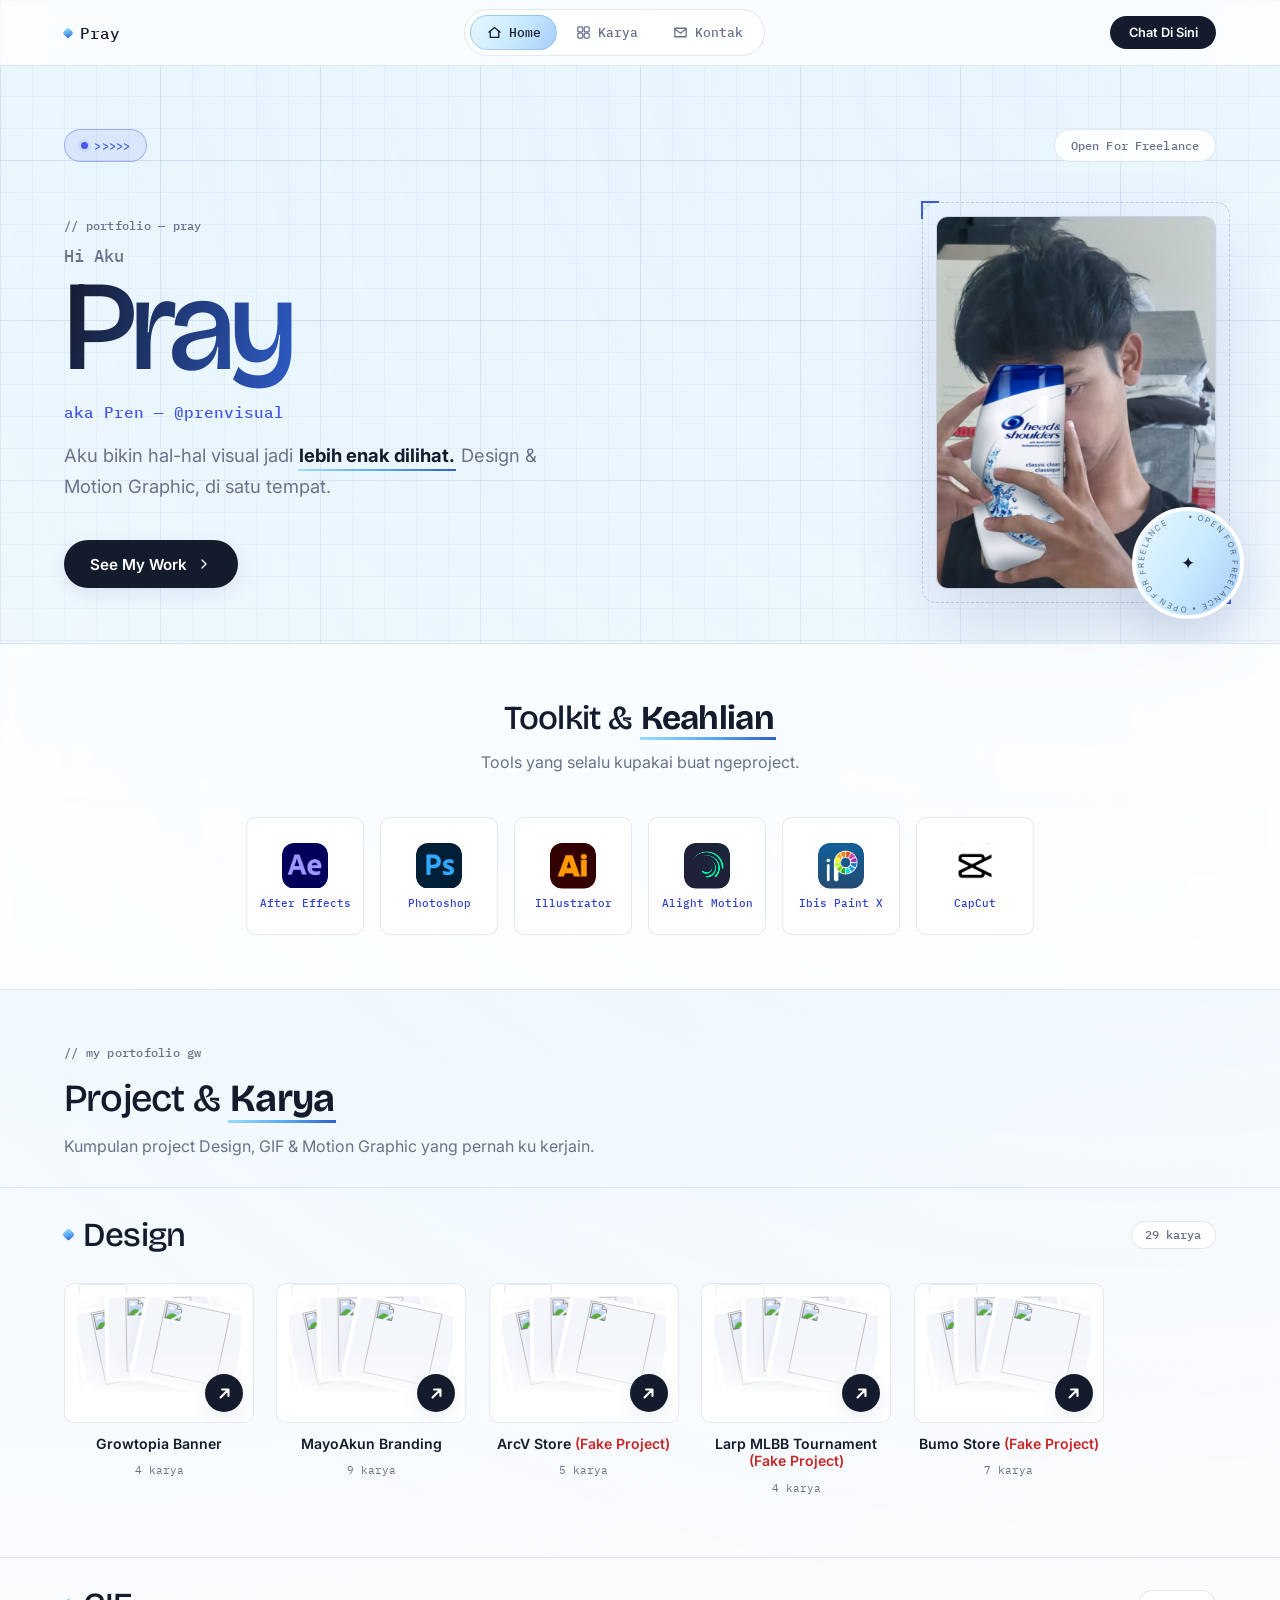
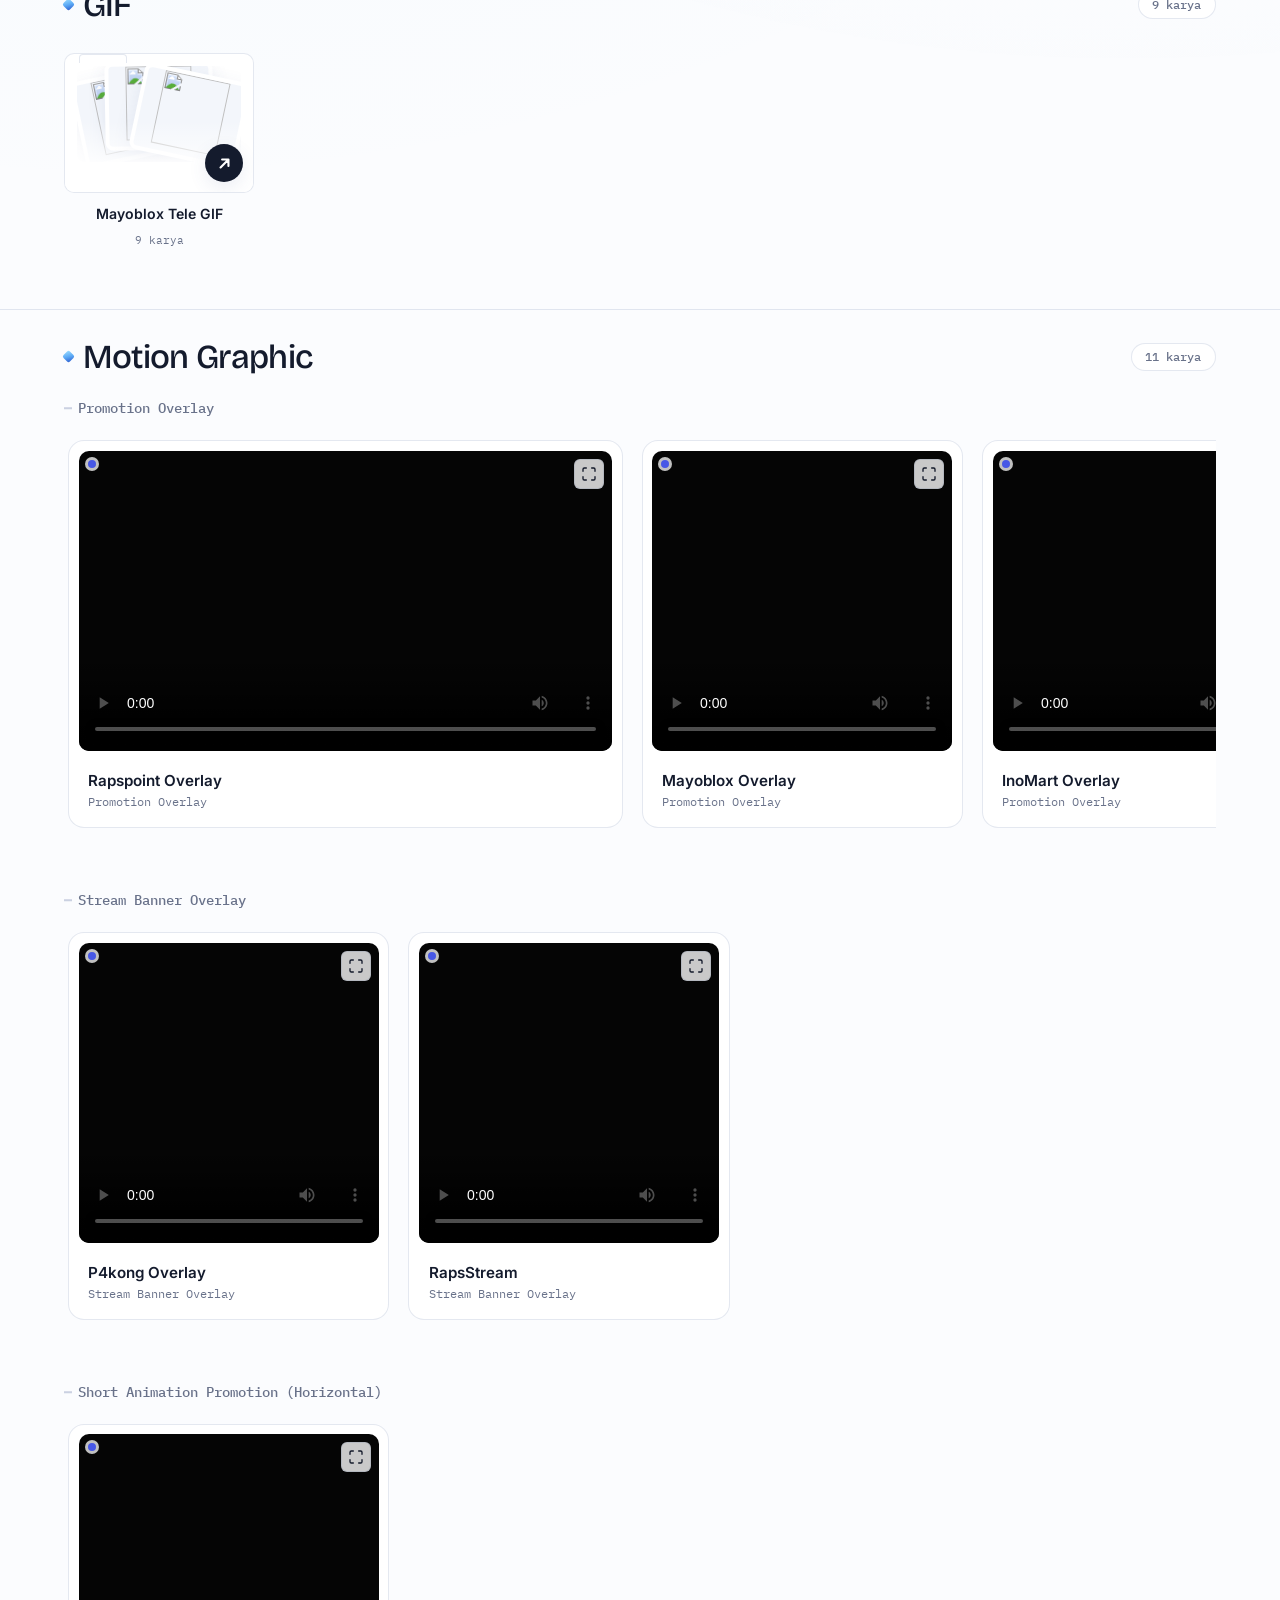
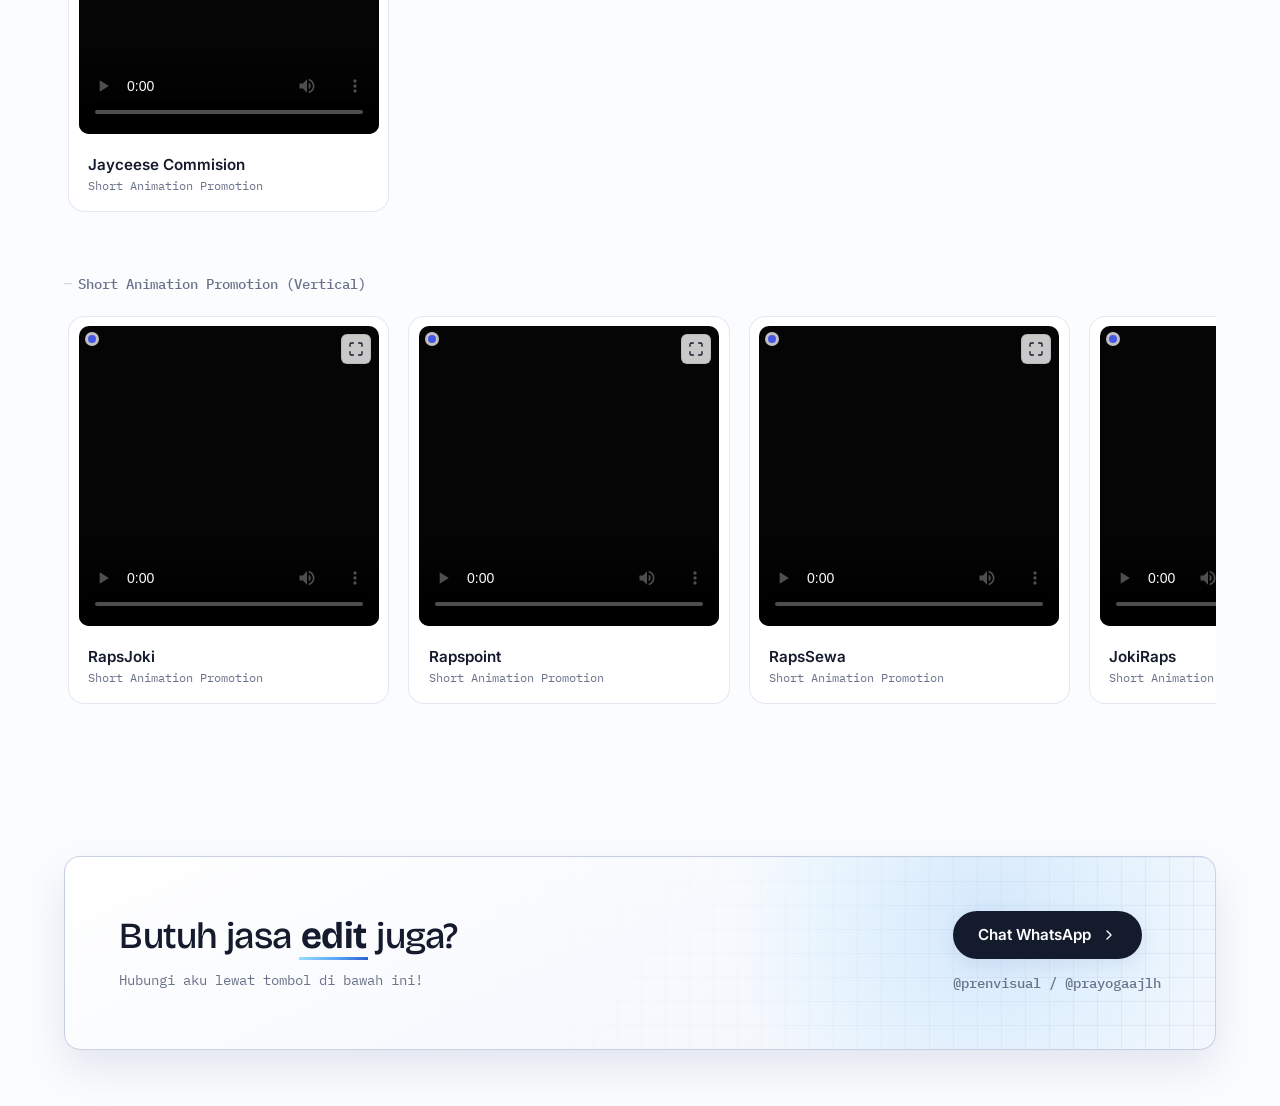
==== commit 710854ec: "Update index.html" ====
--- a/index.html
+++ b/index.html
@@ -626,11 +626,11 @@
       </div>
 
       <div class="store-group">
-        <h3 class="store-group__title">Short Animation Promotion</h3>
+        <h3 class="store-group__title">Short Animation Promotion (Horizontal)</h3>
         <div class="scroll-row" data-type="video">
 
           <div class="card">
-            <div class="card__media" style="aspect-ratio: 1 / 1" data-gdrive="https://res.cloudinary.com/zrl00ntj/video/upload/v1787483411/GrowclassXP4kong_BG_D7D23E8.mp4"></div>
+            <div class="card__media" style="aspect-ratio: 1 / 1" data-gdrive="https://res.cloudinary.com/zrl00ntj/video/upload/v1792421681/Keyflow_Project_2_1792417153508.webm"></div>
             <div class="card__body">
               <h3>Jayceese Commision</h3>
               <p>Short Animation Promotion</p>
